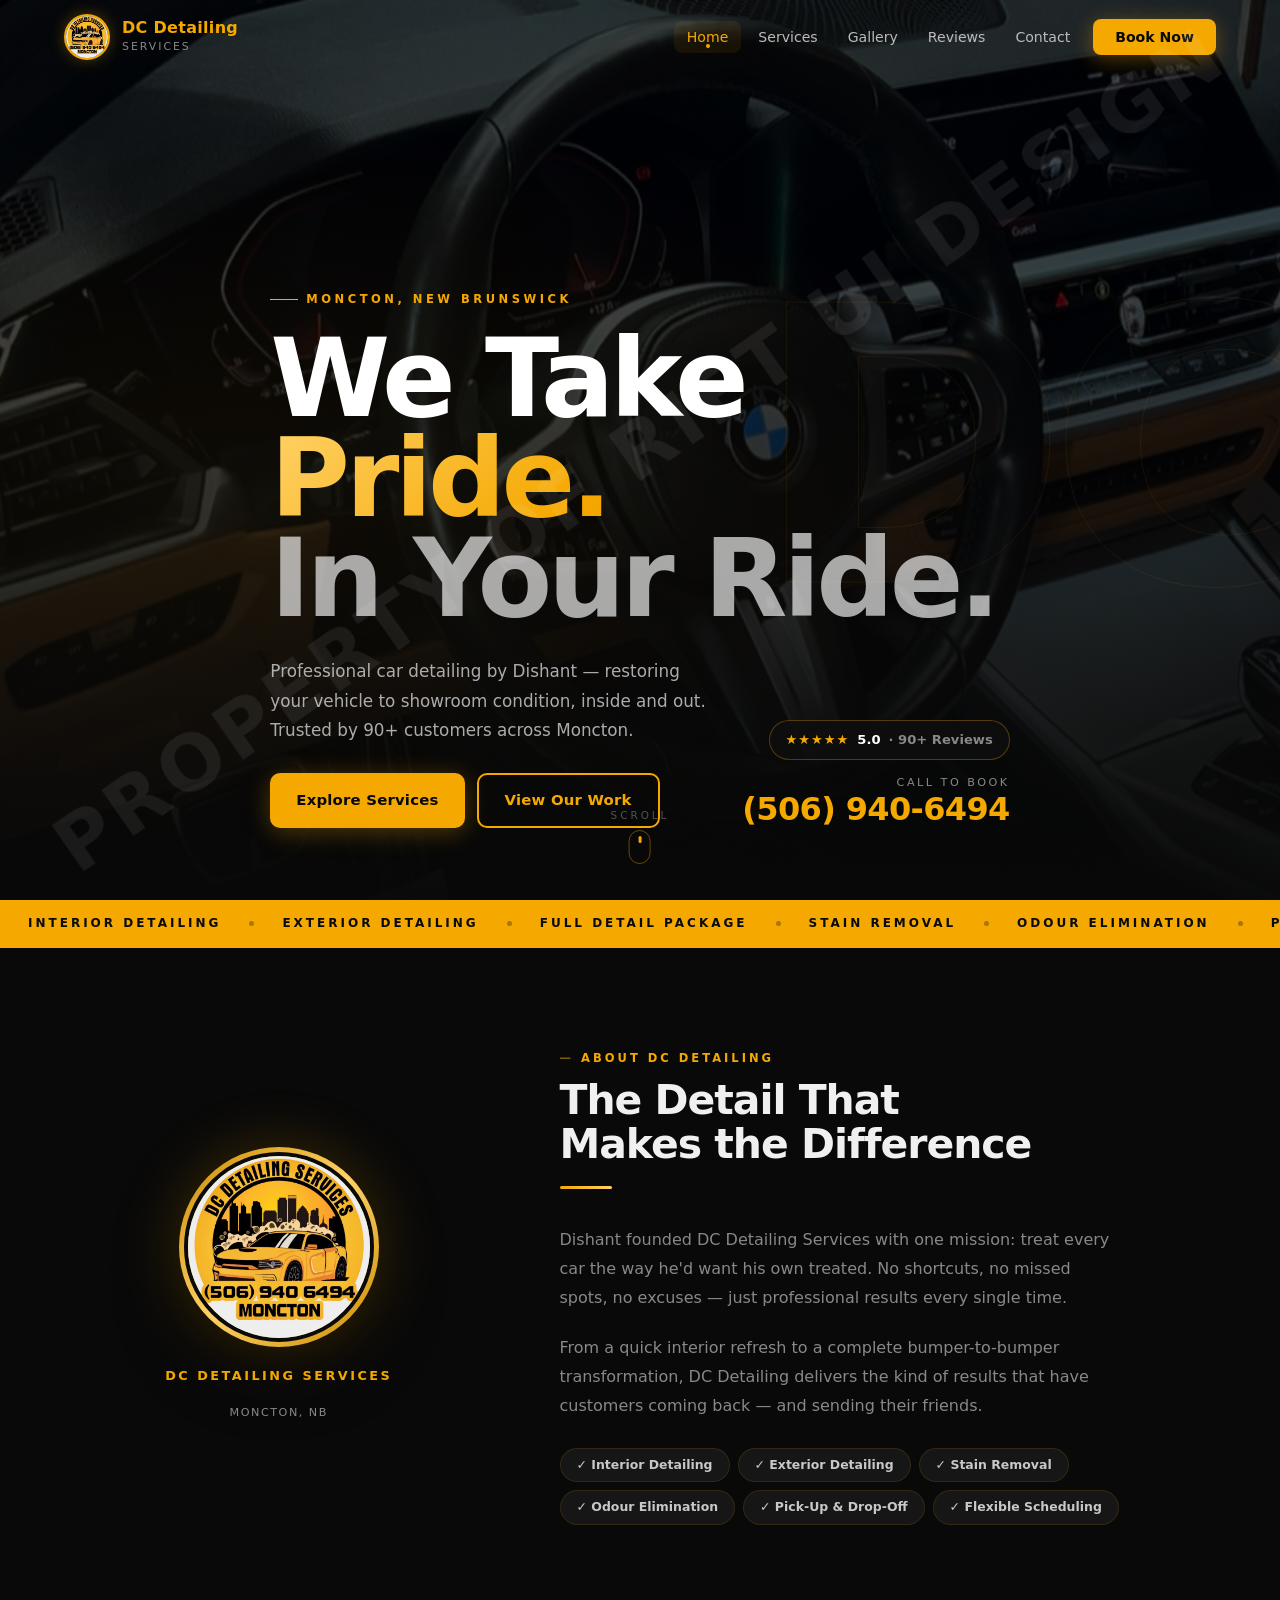
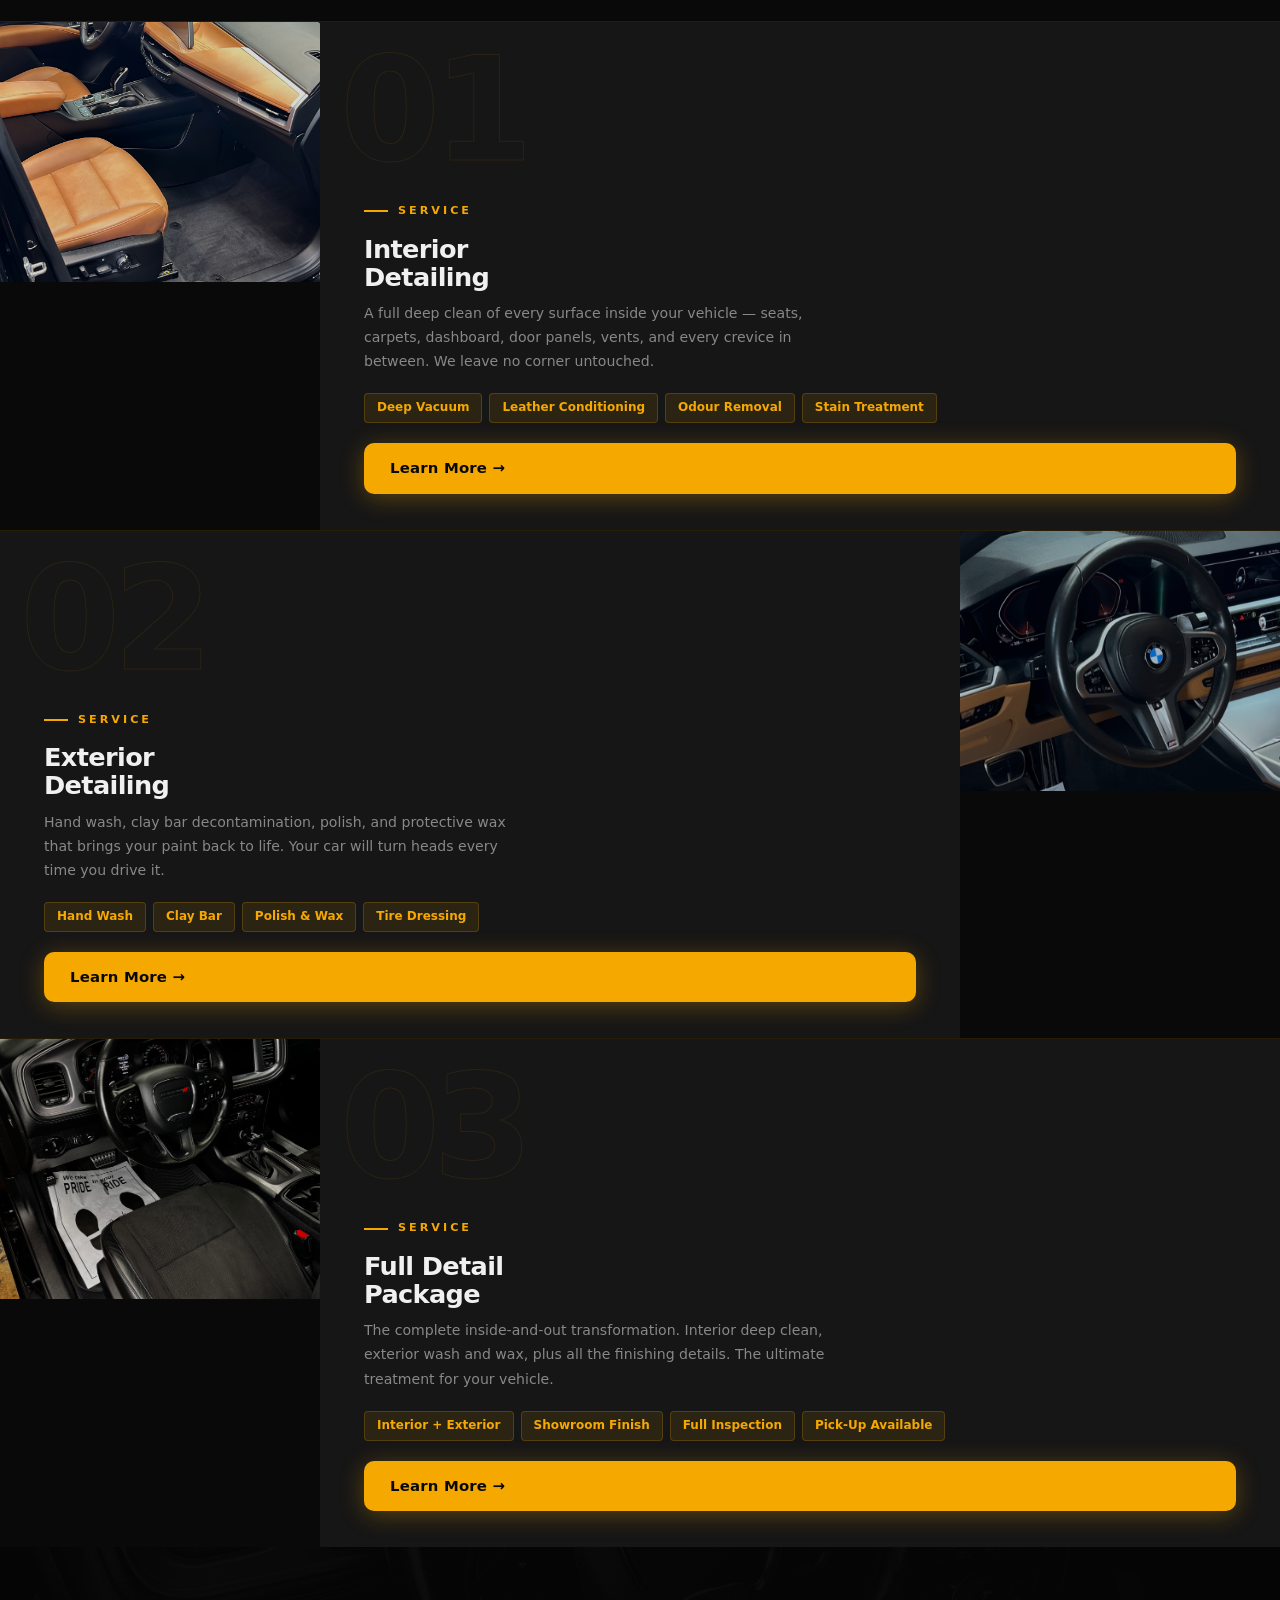
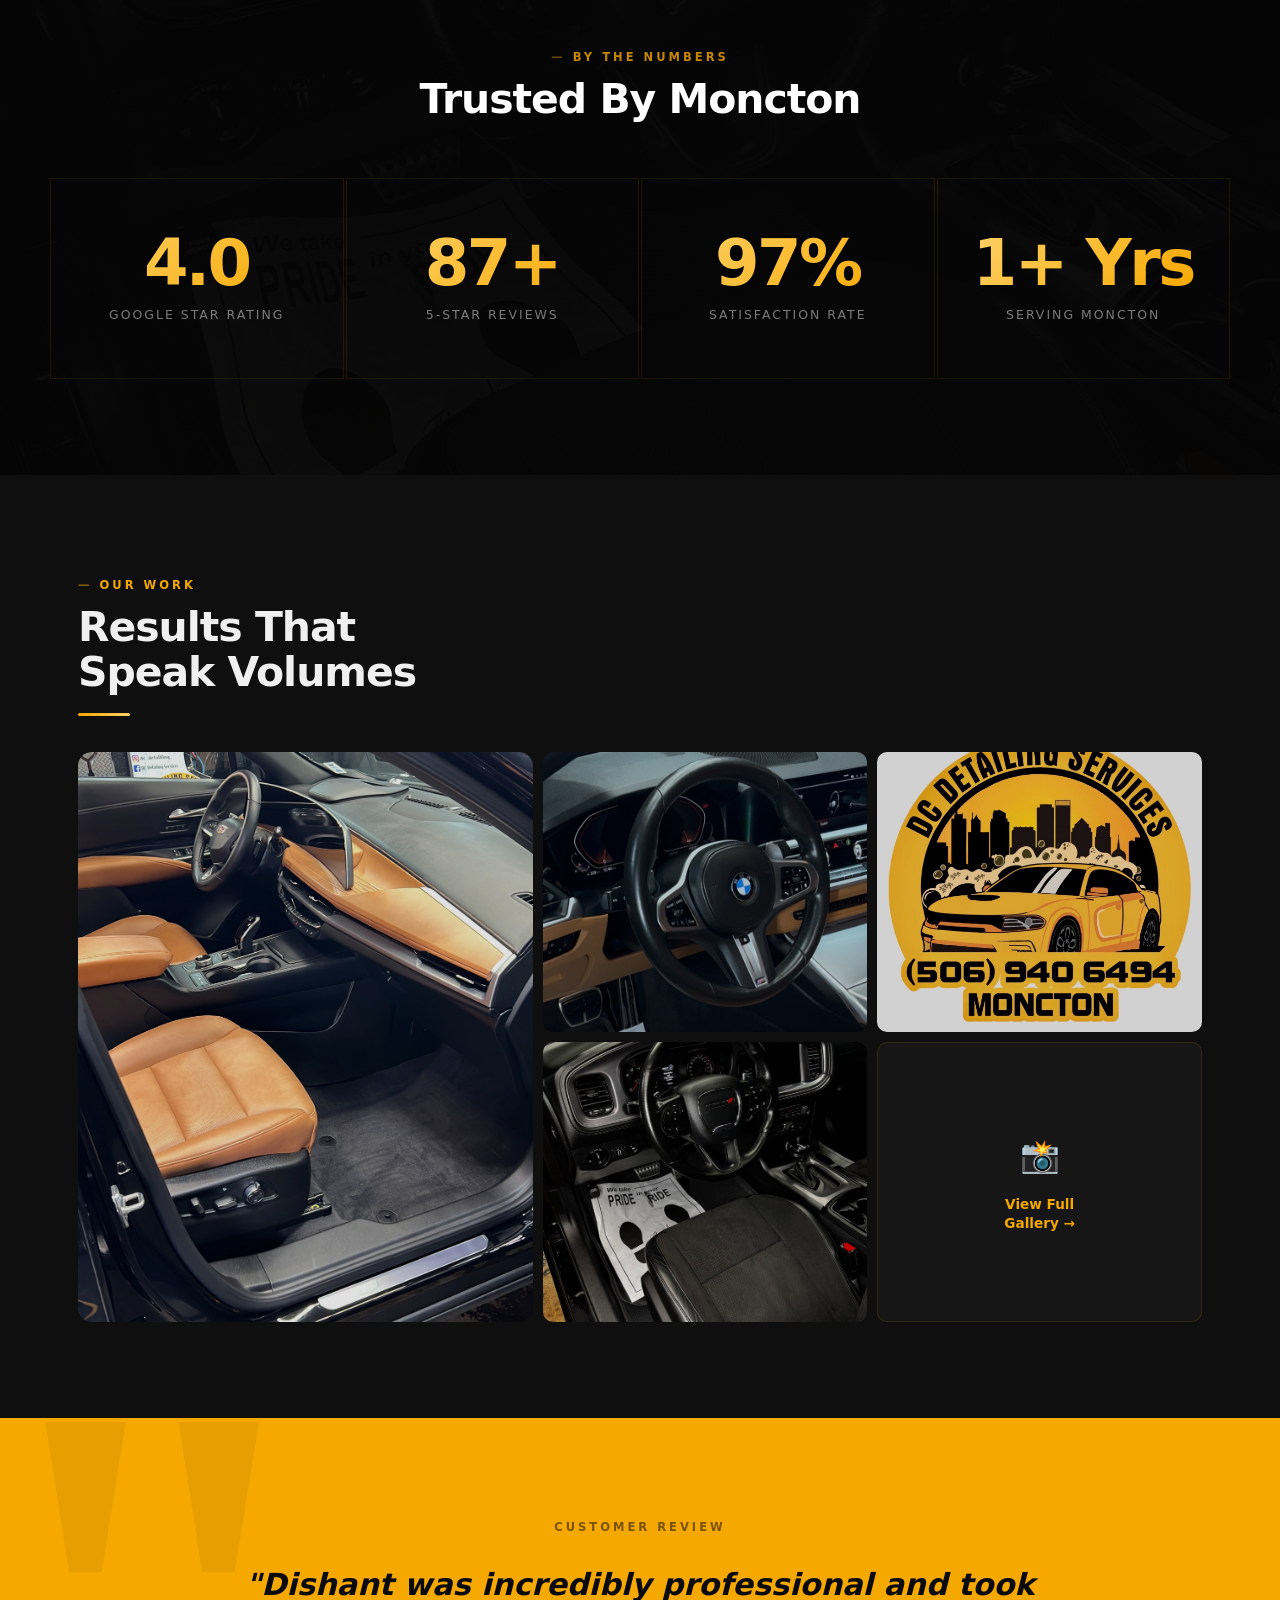
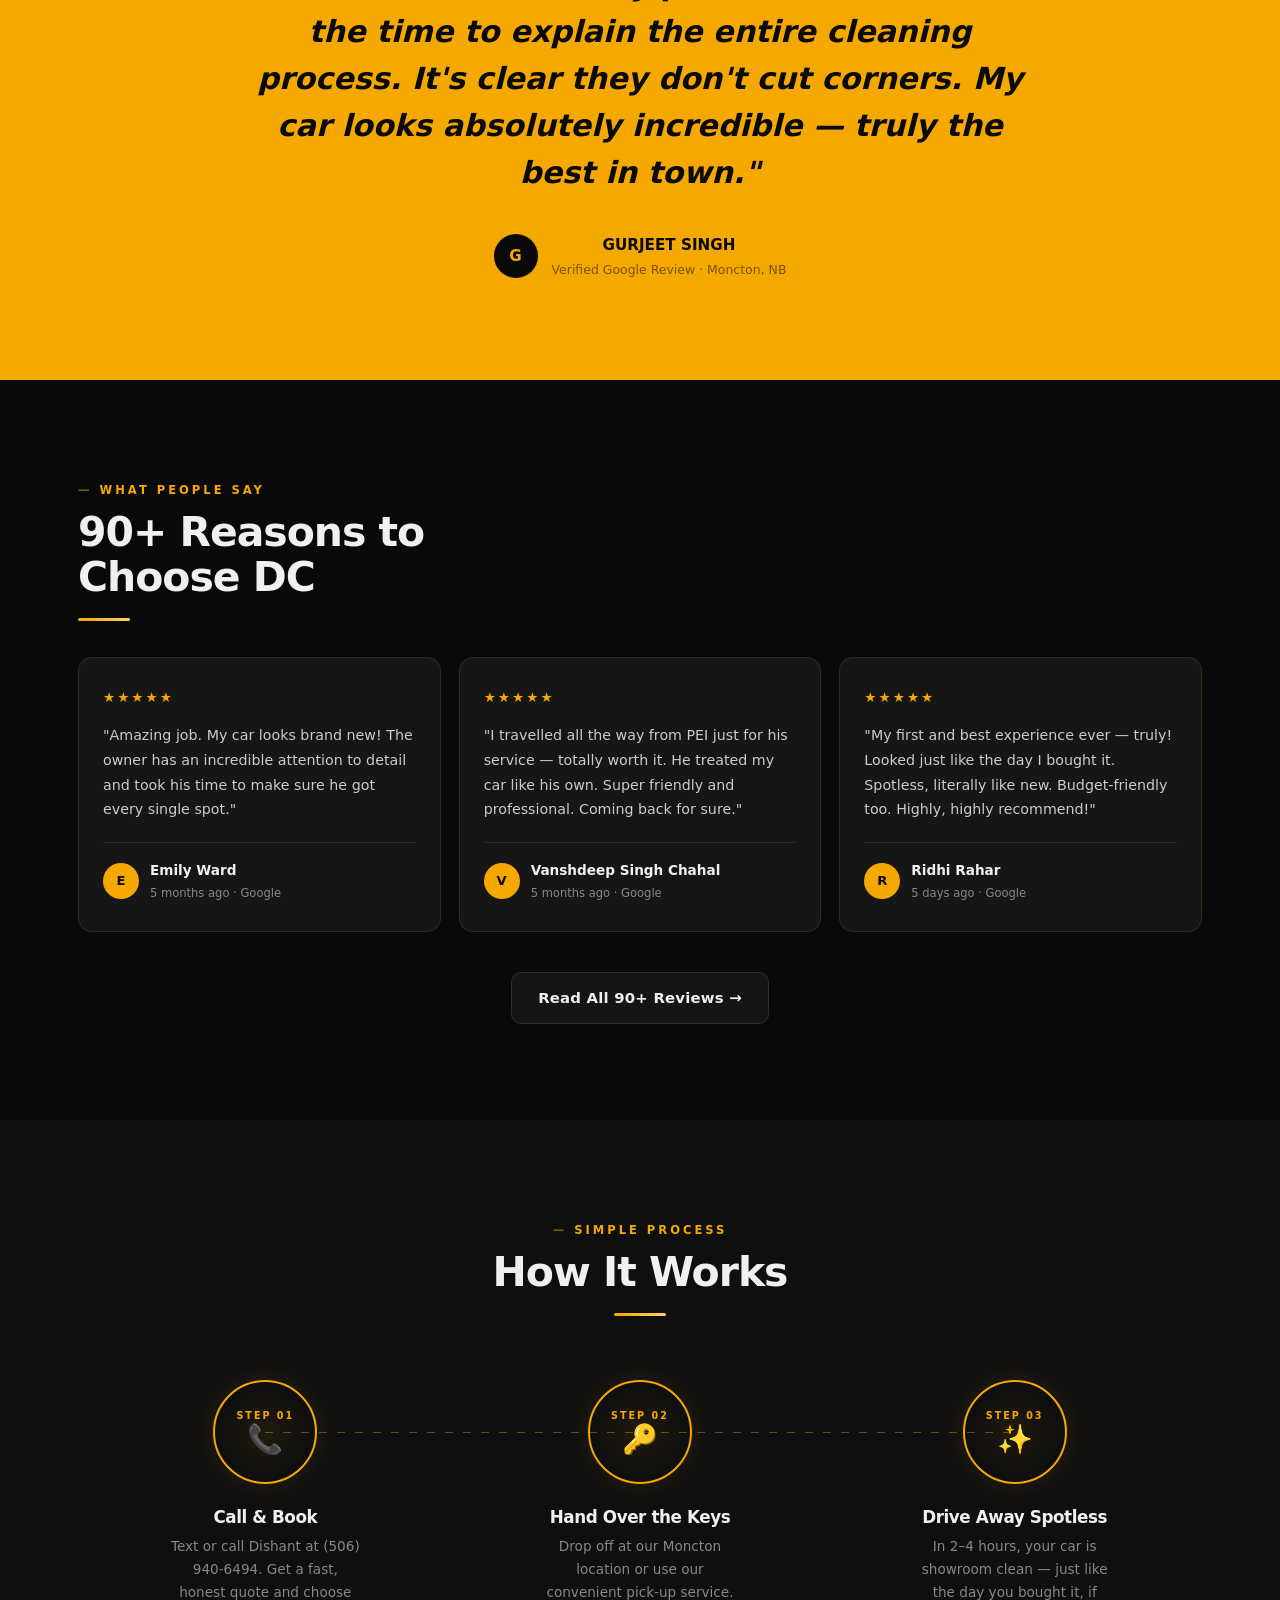
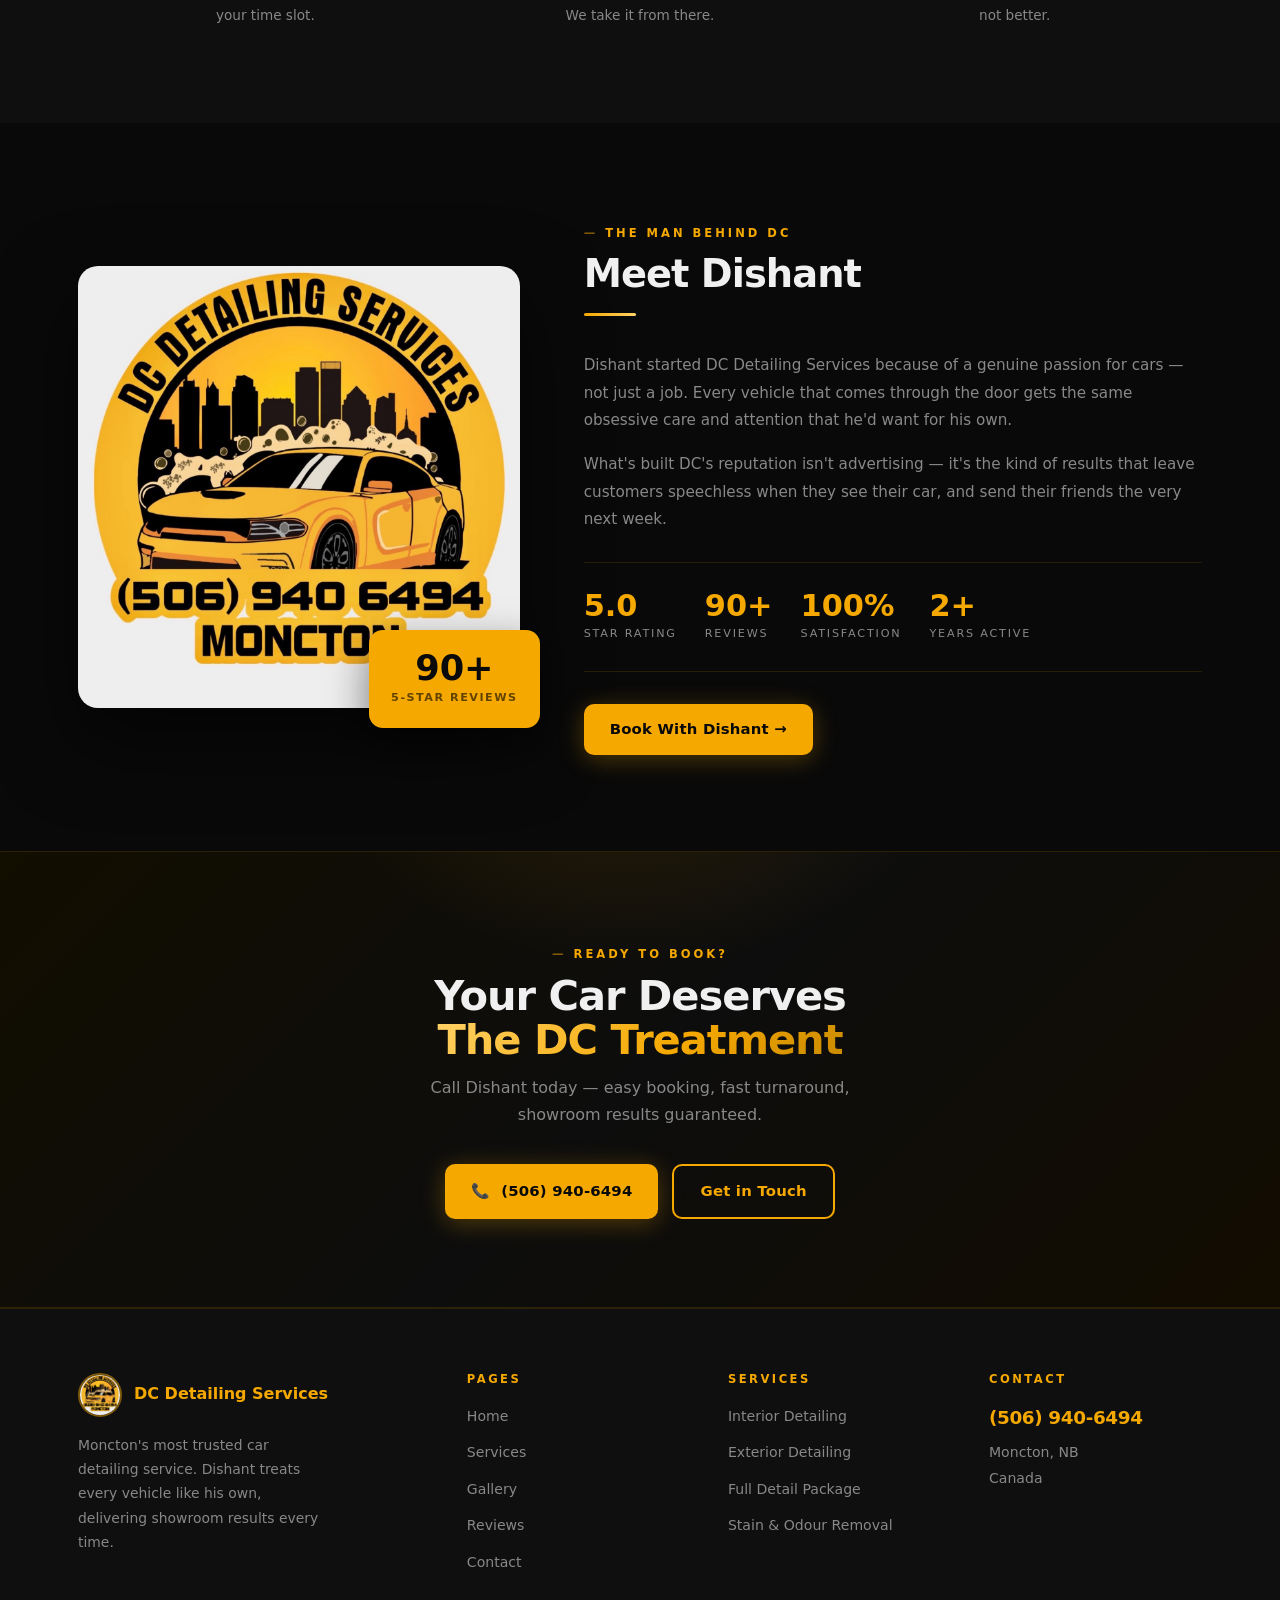
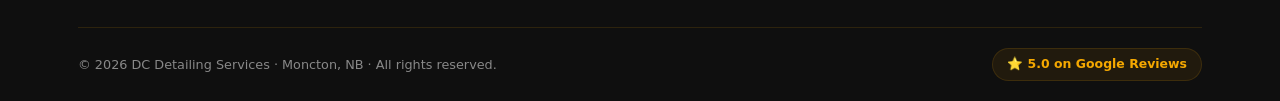
==== index.html @ 29322958 "Initial commit: DC Detailing website with Vercel config Added vercel.json for proper static site rou" ====
<!DOCTYPE html>
<html lang="en">
<head>
  <meta charset="UTF-8" />
  <meta name="viewport" content="width=device-width, initial-scale=1.0" />
  <title>DC Detailing Services – Moncton's #1 Car Detailer</title>
  <link rel="icon" href="photo_0004.jpg" />
  <link rel="apple-touch-icon" href="photo_0004.jpg" />
  <link rel="stylesheet" href="style.css" />
  <link rel="stylesheet" href="https://unpkg.com/aos@2.3.1/dist/aos.css" />
  <style>

    /* ══════════════════════════════════════════
       HERO
    ══════════════════════════════════════════ */
    .hero {
      height: 100vh;
      min-height: 700px;
      position: relative;
      display: flex;
      flex-direction: column;
      justify-content: flex-end;
      overflow: hidden;
    }

    .hero-photo {
      position: absolute; inset: 0;
    }

    .hero-photo img {
      width: 100%; height: 100%;
      object-fit: cover;
      object-position: center 30%;
      filter: brightness(0.28) saturate(1.2);
      transform: scale(1.03);
      transition: transform 8s ease;
    }

    .hero-photo img.loaded { transform: scale(1.0); }

    /* Layered gradients for depth */
    .hero-grad {
      position: absolute; inset: 0;
      background:
        linear-gradient(to top, rgba(8,8,8,0.95) 0%, rgba(8,8,8,0.4) 40%, transparent 70%),
        radial-gradient(ellipse at 20% 60%, rgba(245,168,0,0.08) 0%, transparent 55%);
      z-index: 1;
    }

    /* Big faded "DC" watermark */
    .hero-watermark {
      position: absolute;
      right: -2%;
      top: 50%;
      transform: translateY(-50%);
      font-size: clamp(18rem, 30vw, 32rem);
      font-weight: 900;
      color: transparent;
      -webkit-text-stroke: 1px rgba(245,168,0,0.07);
      line-height: 1;
      z-index: 1;
      pointer-events: none;
      letter-spacing: -0.06em;
      user-select: none;
    }

    .hero-content {
      position: relative;
      z-index: 2;
      padding: 0 0 72px;
    }

    .hero-location {
      display: inline-flex;
      align-items: center;
      gap: 8px;
      font-size: 0.72rem;
      font-weight: 700;
      letter-spacing: 3.5px;
      text-transform: uppercase;
      color: var(--gold);
      margin-bottom: 20px;
      opacity: 0;
      animation: fadeUp 0.7s ease 0.1s forwards;
    }

    .hero-location::before {
      content: '';
      display: block;
      width: 28px; height: 1px;
      background: var(--gold);
    }

    .hero-headline {
      font-size: clamp(3.8rem, 8.5vw, 8.5rem);
      font-weight: 900;
      line-height: 0.92;
      letter-spacing: -0.04em;
      margin-bottom: 28px;
      opacity: 0;
      animation: fadeUp 0.8s ease 0.2s forwards;
    }

    .hero-headline .line1 { display: block; color: #fff; }
    .hero-headline .word-pride {
      display: block;
      background: linear-gradient(135deg, #ffd166 0%, #f5a800 45%, #c98a00 100%);
      -webkit-background-clip: text;
      -webkit-text-fill-color: transparent;
      background-clip: text;
    }
    .hero-headline .line3 { display: block; color: rgba(255,255,255,0.65); }

    .hero-sub-row {
      display: flex;
      align-items: flex-end;
      justify-content: space-between;
      gap: 32px;
      opacity: 0;
      animation: fadeUp 0.8s ease 0.38s forwards;
    }

    .hero-tagline {
      font-size: 1.05rem;
      color: rgba(200,200,200,0.85);
      max-width: 440px;
      line-height: 1.75;
      margin-bottom: 28px;
    }

    .hero-btns { display: flex; gap: 12px; flex-wrap: wrap; }

    .hero-right-block {
      flex-shrink: 0;
      display: flex;
      flex-direction: column;
      align-items: flex-end;
      gap: 14px;
    }

    .hero-phone-big {
      font-size: clamp(1.6rem, 2.5vw, 2.4rem);
      font-weight: 900;
      color: var(--gold);
      text-decoration: none;
      letter-spacing: -0.02em;
      transition: color 0.2s;
      line-height: 1;
    }

    .hero-phone-big:hover { color: var(--gold-light); }

    .hero-phone-label {
      font-size: 0.7rem;
      text-transform: uppercase;
      letter-spacing: 2.5px;
      color: var(--muted);
      text-align: right;
    }

    .hero-rating-pill {
      display: inline-flex;
      align-items: center;
      gap: 8px;
      background: rgba(15,15,15,0.85);
      backdrop-filter: blur(12px);
      border: 1px solid rgba(245,168,0,0.3);
      border-radius: 40px;
      padding: 8px 16px;
      font-size: 0.82rem;
      font-weight: 700;
    }

    .hero-rating-pill .stars { color: var(--gold); letter-spacing: 1px; }
    .hero-rating-pill .score { color: #fff; }
    .hero-rating-pill .count { color: var(--muted); }

    /* Scroll indicator */
    .hero-scroll-cue {
      position: absolute;
      bottom: 36px; left: 50%;
      transform: translateX(-50%);
      z-index: 3;
      display: flex;
      flex-direction: column;
      align-items: center;
      gap: 6px;
      opacity: 0;
      animation: fadeIn 1s ease 1.2s forwards;
    }

    .hero-scroll-cue span {
      font-size: 0.65rem;
      letter-spacing: 3px;
      text-transform: uppercase;
      color: rgba(255,255,255,0.3);
    }

    .scroll-mouse {
      width: 22px; height: 34px;
      border: 1.5px solid rgba(245,168,0,0.4);
      border-radius: 12px;
      display: flex; justify-content: center;
      padding-top: 5px;
    }

    .scroll-mouse::after {
      content: '';
      width: 3px; height: 7px;
      background: var(--gold);
      border-radius: 2px;
      animation: scrollBob 1.8s ease infinite;
    }

    /* ══════════════════════════════════════════
       MARQUEE TICKER
    ══════════════════════════════════════════ */
    .marquee-wrap {
      background: var(--gold);
      overflow: hidden;
      padding: 0;
      border-top: none;
      border-bottom: none;
      position: relative;
      z-index: 1;
    }

    .marquee-track {
      display: flex;
      width: max-content;
      animation: marquee 28s linear infinite;
    }

    .marquee-track:hover { animation-play-state: paused; }

    .marquee-item {
      display: flex;
      align-items: center;
      gap: 0;
      padding: 14px 0;
      white-space: nowrap;
    }

    .marquee-text {
      font-size: 0.75rem;
      font-weight: 800;
      letter-spacing: 3px;
      text-transform: uppercase;
      color: #0a0a0a;
      padding: 0 28px;
    }

    .marquee-dot {
      width: 5px; height: 5px;
      border-radius: 50%;
      background: rgba(0,0,0,0.3);
      flex-shrink: 0;
    }

    /* ══════════════════════════════════════════
       INTRO SPLIT
    ══════════════════════════════════════════ */
    .intro-split {
      display: grid;
      grid-template-columns: 1fr 1.6fr;
      gap: 80px;
      align-items: center;
    }

    .intro-logo-side {
      display: flex;
      flex-direction: column;
      align-items: center;
      gap: 18px;
      text-align: center;
    }

    .intro-logo-ring {
      width: 200px; height: 200px;
      border-radius: 50%;
      padding: 5px;
      background: linear-gradient(135deg, var(--gold-dark), var(--gold-light), var(--gold-dark));
      box-shadow: 0 0 60px rgba(245,168,0,0.22), 0 24px 60px rgba(0,0,0,0.5);
      animation: float 4s ease-in-out infinite;
    }

    .intro-logo-ring img {
      width: 100%; height: 100%;
      border-radius: 50%;
      object-fit: cover;
      border: 4px solid #0a0a0a;
    }

    .intro-logo-name {
      font-size: 0.8rem;
      font-weight: 800;
      letter-spacing: 2.5px;
      text-transform: uppercase;
      color: var(--gold);
    }

    .intro-logo-sub {
      font-size: 0.7rem;
      color: var(--muted);
      letter-spacing: 1.5px;
      text-transform: uppercase;
    }

    .intro-text-side {}

    .intro-text-side h2 {
      font-size: clamp(2rem, 3.2vw, 3rem);
      line-height: 1.08;
      margin-bottom: 20px;
    }

    .intro-text-side p {
      font-size: 1rem;
      color: var(--muted);
      line-height: 1.82;
      margin-bottom: 20px;
      max-width: 560px;
    }

    .intro-chips {
      display: flex;
      flex-wrap: wrap;
      gap: 8px;
      margin-top: 28px;
    }

    .chip {
      background: var(--card);
      border: 1px solid var(--border);
      border-radius: 20px;
      padding: 6px 16px;
      font-size: 0.78rem;
      font-weight: 600;
      color: var(--light);
      transition: all 0.2s;
    }

    .chip:hover { border-color: var(--gold); color: var(--gold); }

    /* ══════════════════════════════════════════
       EDITORIAL SERVICES
    ══════════════════════════════════════════ */
    .svc-row {
      display: grid;
      grid-template-columns: 320px 1fr;
      min-height: 260px;
      border-bottom: 1px solid var(--border);
      position: relative;
      overflow: hidden;
    }

    .svc-row:last-child { border-bottom: none; }

    .svc-row-photo {
      position: relative;
      overflow: hidden;
      height: 260px;
    }

    .svc-row-photo img {
      width: 100%; height: 100%;
      object-fit: cover;
      display: block;
      transition: transform 0.7s ease, filter 0.4s;
      filter: brightness(0.85) saturate(1.1);
    }

    .svc-row:hover .svc-row-photo img {
      transform: scale(1.04);
      filter: brightness(1) saturate(1.2);
    }

    .svc-row-body {
      padding: 36px 44px;
      display: flex;
      flex-direction: column;
      justify-content: center;
      position: relative;
      background: var(--card);
    }

    /* Alternating: odd rows = photo left; even = photo right */
    .svc-row.flip { direction: rtl; }
    .svc-row.flip > * { direction: ltr; }

    .svc-num {
      position: absolute;
      top: -20px; right: 24px;
      font-size: 9rem;
      font-weight: 900;
      color: transparent;
      -webkit-text-stroke: 1px rgba(245,168,0,0.09);
      line-height: 1;
      pointer-events: none;
      letter-spacing: -0.05em;
      z-index: 0;
    }

    .svc-row-body > * { position: relative; z-index: 1; }

    .svc-category {
      font-size: 0.7rem;
      font-weight: 800;
      letter-spacing: 3px;
      text-transform: uppercase;
      color: var(--gold);
      margin-bottom: 14px;
      display: flex;
      align-items: center;
      gap: 10px;
    }

    .svc-category::before {
      content: '';
      display: block;
      width: 24px; height: 2px;
      background: var(--gold);
    }

    .svc-row-body h3 {
      font-size: clamp(1.3rem, 2vw, 1.7rem);
      font-weight: 900;
      line-height: 1.1;
      margin-bottom: 10px;
    }

    .svc-row-body p {
      font-size: 0.88rem;
      color: var(--muted);
      line-height: 1.72;
      max-width: 480px;
      margin-bottom: 20px;
    }

    .svc-tags {
      display: flex;
      flex-wrap: wrap;
      gap: 7px;
      margin-bottom: 20px;
    }

    .svc-tag {
      background: rgba(245,168,0,0.1);
      border: 1px solid rgba(245,168,0,0.2);
      border-radius: 4px;
      padding: 4px 12px;
      font-size: 0.75rem;
      font-weight: 700;
      color: var(--gold);
    }

    /* ══════════════════════════════════════════
       STATS ON PHOTO
    ══════════════════════════════════════════ */
    .stats-photo-section {
      position: relative;
      overflow: hidden;
    }

    .stats-photo-bg {
      position: absolute; inset: 0;
    }

    .stats-photo-bg img {
      width: 100%; height: 100%;
      object-fit: cover;
      filter: brightness(0.1) saturate(0.5);
    }

    .stats-photo-bg::after {
      content: '';
      position: absolute; inset: 0;
      background: rgba(8,8,8,0.7);
    }

    .stats-content {
      position: relative; z-index: 1;
      padding: 96px 0;
    }

    .stats-grid {
      display: grid;
      grid-template-columns: repeat(4, 1fr);
      gap: 2px;
    }

    .stat-block {
      padding: 52px 32px;
      text-align: center;
      border: 1px solid rgba(245,168,0,0.1);
      position: relative;
      overflow: hidden;
      transition: background 0.3s;
    }

    .stat-block:hover { background: rgba(245,168,0,0.04); }

    .stat-block::before {
      content: '';
      position: absolute;
      bottom: 0; left: 0; right: 0;
      height: 2px;
      background: linear-gradient(90deg, transparent, var(--gold), transparent);
      transform: scaleX(0);
      transition: transform 0.4s;
    }

    .stat-block:hover::before { transform: scaleX(1); }

    .stat-big {
      font-size: clamp(3rem, 5vw, 5rem);
      font-weight: 900;
      line-height: 1;
      letter-spacing: -0.04em;
      margin-bottom: 10px;
      background: linear-gradient(135deg, #ffd166, #f5a800);
      -webkit-background-clip: text;
      -webkit-text-fill-color: transparent;
      background-clip: text;
    }

    .stat-desc {
      font-size: 0.78rem;
      text-transform: uppercase;
      letter-spacing: 2px;
      color: rgba(200,200,200,0.6);
    }

    /* ══════════════════════════════════════════
       PHOTO MOSAIC
    ══════════════════════════════════════════ */
    .mosaic {
      display: grid;
      grid-template-columns: 1.4fr 1fr 1fr;
      grid-template-rows: 280px 280px;
      gap: 10px;
    }

    .mosaic-item {
      overflow: hidden;
      border-radius: 10px;
      position: relative;
      cursor: pointer;
    }

    .mosaic-item.tall { grid-row: span 2; border-radius: 14px; }

    .mosaic-item img {
      width: 100%; height: 100%;
      object-fit: cover;
      transition: transform 0.55s ease, filter 0.35s;
      filter: brightness(0.88);
    }

    .mosaic-item:hover img { transform: scale(1.07); filter: brightness(1.05); }

    .mosaic-item::after {
      content: '';
      position: absolute; inset: 0;
      background: linear-gradient(to top, rgba(8,8,8,0.55) 0%, transparent 55%);
      opacity: 0;
      transition: opacity 0.3s;
    }

    .mosaic-item:hover::after { opacity: 1; }

    /* ══════════════════════════════════════════
       GOLD QUOTE SECTION
    ══════════════════════════════════════════ */
    .gold-section {
      background: var(--gold);
      position: relative;
      overflow: hidden;
    }

    .gold-section::before {
      content: '"';
      position: absolute;
      left: -2%;
      top: -20%;
      font-size: 40rem;
      font-weight: 900;
      color: rgba(0,0,0,0.06);
      line-height: 1;
      font-family: Georgia, serif;
      pointer-events: none;
    }

    .gold-inner {
      max-width: 860px;
      margin: 0 auto;
      padding: 100px 28px;
      text-align: center;
      position: relative;
      z-index: 1;
    }

    .gq-label {
      font-size: 0.72rem;
      font-weight: 800;
      letter-spacing: 3px;
      text-transform: uppercase;
      color: rgba(0,0,0,0.5);
      margin-bottom: 24px;
      display: block;
    }

    .gq-text {
      font-size: clamp(1.3rem, 2.5vw, 1.9rem);
      font-weight: 700;
      color: #0a0a0a;
      line-height: 1.55;
      margin-bottom: 36px;
      font-style: italic;
    }

    .gq-author-row {
      display: inline-flex;
      align-items: center;
      gap: 14px;
    }

    .gq-av {
      width: 44px; height: 44px;
      border-radius: 50%;
      background: #0a0a0a;
      display: flex; align-items: center; justify-content: center;
      font-weight: 900; font-size: 0.95rem; color: var(--gold);
    }

    .gq-name { font-size: 0.95rem; font-weight: 800; color: #0a0a0a; }
    .gq-meta { font-size: 0.78rem; color: rgba(0,0,0,0.5); margin-top: 2px; }

    /* ══════════════════════════════════════════
       REVIEWS STRIP
    ══════════════════════════════════════════ */
    .reviews-row {
      display: grid;
      grid-template-columns: repeat(3, 1fr);
      gap: 18px;
    }

    .rev-card {
      background: var(--card);
      border: 1px solid var(--border);
      border-radius: var(--radius);
      padding: 28px 24px;
      transition: all 0.3s;
      display: flex; flex-direction: column;
    }

    .rev-card:hover {
      border-color: rgba(245,168,0,0.32);
      transform: translateY(-5px);
      box-shadow: 0 24px 64px rgba(0,0,0,0.45);
    }

    .rev-stars { color: var(--gold); font-size: 0.85rem; letter-spacing: 2px; margin-bottom: 14px; }
    .rev-text { font-size: 0.89rem; color: #ccc; line-height: 1.75; flex: 1; margin-bottom: 20px; }

    .rev-foot {
      display: flex; align-items: center; gap: 11px;
      border-top: 1px solid var(--border);
      padding-top: 16px;
    }

    .rev-av {
      width: 36px; height: 36px; border-radius: 50%;
      background: var(--gold);
      display: flex; align-items: center; justify-content: center;
      font-weight: 900; font-size: 0.82rem; color: var(--black); flex-shrink: 0;
    }

    .rev-name { font-size: 0.85rem; font-weight: 700; }
    .rev-date { font-size: 0.72rem; color: var(--muted); margin-top: 2px; }

    /* ══════════════════════════════════════════
       MEET DISHANT
    ══════════════════════════════════════════ */
    .meet-grid {
      display: grid;
      grid-template-columns: 1fr 1.4fr;
      gap: 64px;
      align-items: center;
    }

    .meet-visual {
      position: relative;
    }

    .meet-img-wrap {
      border-radius: 20px;
      overflow: hidden;
      position: relative;
      box-shadow: 0 32px 80px rgba(0,0,0,0.6);
    }

    .meet-img-wrap img {
      width: 100%;
      aspect-ratio: 1;
      object-fit: cover;
      display: block;
    }

    .meet-overlay-card {
      position: absolute;
      bottom: -20px; right: -20px;
      background: var(--gold);
      border-radius: 14px;
      padding: 20px 22px;
      text-align: center;
      box-shadow: 0 16px 40px rgba(0,0,0,0.5);
    }

    .meet-overlay-card .big { font-size: 2.2rem; font-weight: 900; color: #0a0a0a; line-height: 1; }
    .meet-overlay-card .lbl { font-size: 0.7rem; font-weight: 700; color: rgba(0,0,0,0.6); text-transform: uppercase; letter-spacing: 1.5px; margin-top: 4px; }

    .meet-text h2 { font-size: clamp(1.9rem, 3vw, 2.8rem); line-height: 1.1; margin-bottom: 16px; }
    .meet-text p { font-size: 0.95rem; color: var(--muted); line-height: 1.82; margin-bottom: 16px; }

    .meet-facts {
      display: flex; gap: 28px; flex-wrap: wrap;
      margin: 28px 0 32px;
      padding: 28px 0;
      border-top: 1px solid var(--border);
      border-bottom: 1px solid var(--border);
    }

    .mf { }
    .mf .n { font-size: 1.9rem; font-weight: 900; color: var(--gold); line-height: 1; }
    .mf .l { font-size: 0.7rem; text-transform: uppercase; letter-spacing: 1.8px; color: var(--muted); margin-top: 3px; }

    /* ══════════════════════════════════════════
       PROCESS
    ══════════════════════════════════════════ */
    .process-row {
      display: grid;
      grid-template-columns: repeat(3, 1fr);
      position: relative;
    }

    .process-row::before {
      content: '';
      position: absolute;
      top: 52px;
      left: calc(100% / 6);
      right: calc(100% / 6);
      height: 1px;
      background: repeating-linear-gradient(
        90deg,
        rgba(245,168,0,0.4) 0px,
        rgba(245,168,0,0.4) 8px,
        transparent 8px,
        transparent 18px
      );
    }

    .proc-step {
      display: flex; flex-direction: column;
      align-items: center; text-align: center;
      padding: 0 28px;
    }

    .proc-circle {
      width: 104px; height: 104px;
      border-radius: 50%;
      border: 2px solid var(--gold);
      background: radial-gradient(circle at center, rgba(245,168,0,0.08) 0%, transparent 70%);
      display: flex; flex-direction: column; align-items: center; justify-content: center;
      margin-bottom: 24px;
      position: relative; z-index: 1;
      box-shadow: 0 0 30px rgba(245,168,0,0.12);
      transition: all 0.3s;
    }

    .proc-step:hover .proc-circle {
      box-shadow: 0 0 50px rgba(245,168,0,0.3);
      transform: scale(1.06);
    }

    .proc-num {
      font-size: 0.6rem; font-weight: 900; letter-spacing: 2px;
      color: var(--gold); text-transform: uppercase; line-height: 1;
      margin-bottom: 4px;
    }

    .proc-icon { font-size: 1.8rem; line-height: 1; }

    .proc-step h3 { font-size: 1.05rem; font-weight: 800; margin-bottom: 8px; }
    .proc-step p { font-size: 0.85rem; color: var(--muted); line-height: 1.7; max-width: 190px; }

    /* ══════════════════════════════════════════
       KEYFRAMES
    ══════════════════════════════════════════ */
    @keyframes fadeUp {
      from { opacity: 0; transform: translateY(24px); }
      to { opacity: 1; transform: translateY(0); }
    }

    @keyframes fadeIn {
      from { opacity: 0; }
      to { opacity: 1; }
    }

    @keyframes scrollBob {
      0%,100% { transform: translateY(0); opacity: 1; }
      80% { transform: translateY(10px); opacity: 0; }
    }

    @keyframes marquee {
      from { transform: translateX(0); }
      to { transform: translateX(-50%); }
    }

    /* ══════════════════════════════════════════
       RESPONSIVE
    ══════════════════════════════════════════ */
    @media (max-width: 1024px) {
      .svc-row-body { padding: 48px 36px; }
      .intro-split { grid-template-columns: 1fr 1.8fr; gap: 48px; }
      .meet-grid { grid-template-columns: 1fr; gap: 48px; }
      .meet-visual { max-width: 400px; margin: 0 auto; }
    }

    @media (max-width: 860px) {
      .svc-row, .svc-row.flip { grid-template-columns: 1fr; direction: ltr; }
      .svc-row-photo { height: 200px; }
      .svc-row-body { padding: 28px 24px; }
      .svc-num { font-size: 6rem; top: -10px; right: 14px; }
      .stats-grid { grid-template-columns: repeat(2, 1fr); }
      .mosaic { grid-template-columns: 1fr 1fr; grid-template-rows: 220px 220px; }
      .mosaic-item.tall { grid-row: span 1; }
      .reviews-row { grid-template-columns: 1fr 1fr; }
      .process-row { grid-template-columns: 1fr; gap: 40px; }
      .process-row::before { display: none; }
      .intro-split { grid-template-columns: 1fr; }
      .intro-logo-side { display: none; }
    }

    @media (max-width: 640px) {
      .hero-sub-row { flex-direction: column; align-items: flex-start; }
      .hero-right-block { align-items: flex-start; }
      .hero-phone-big { font-size: 1.6rem; }
      .stats-grid { grid-template-columns: repeat(2, 1fr); }
      .reviews-row { grid-template-columns: 1fr; }
      .mosaic { grid-template-columns: 1fr; }
      .mosaic-item { height: 220px; }
      .hero-watermark { display: none; }
    }
  </style>
</head>
<body>

<!-- ─── NAV ─── -->
<nav id="navbar">
  <div class="nav-inner">
    <a href="index.html" class="nav-logo">
      <img src="photo_0004.jpg" alt="DC Detailing Services" />
      <div class="nav-logo-text">
        <span class="name">DC Detailing</span>
        <span class="sub">Services</span>
      </div>
    </a>
    <ul class="nav-links">
      <li><a href="index.html">Home</a></li>
      <li><a href="services.html">Services</a></li>
      <li><a href="gallery.html">Gallery</a></li>
      <li><a href="reviews.html">Reviews</a></li>
      <li><a href="contact.html">Contact</a></li>
      <li><a href="contact.html" class="nav-cta">Book Now</a></li>
    </ul>
    <button class="hamburger" id="ham" aria-label="Menu"><span></span><span></span><span></span></button>
  </div>
</nav>
<div class="mobile-nav" id="mob">
  <a href="index.html">Home</a>
  <a href="services.html">Services</a>
  <a href="gallery.html">Gallery</a>
  <a href="reviews.html">Reviews</a>
  <a href="contact.html">Contact</a>
  <a href="contact.html" class="m-cta">Book Now</a>
</div>

<!-- ═══════════════════════════════════
     HERO
═══════════════════════════════════ -->
<section class="hero" id="home">
  <div class="hero-photo">
    <img src="photo_0001.jpg" alt="Car interior by DC Detailing" id="heroImg" />
  </div>
  <div class="hero-grad"></div>
  <div class="hero-watermark">DC</div>

  <div class="container hero-content">
    <div class="hero-location">Moncton, New Brunswick</div>

    <h1 class="hero-headline">
      <span class="line1">We Take</span>
      <span class="word-pride">Pride.</span>
      <span class="line3">In Your Ride.</span>
    </h1>

    <div class="hero-sub-row">
      <div>
        <p class="hero-tagline">Professional car detailing by Dishant — restoring your vehicle to showroom condition, inside and out. Trusted by 90+ customers across Moncton.</p>
        <div class="hero-btns">
          <a href="services.html" class="btn btn-gold">Explore Services</a>
          <a href="gallery.html" class="btn btn-outline">View Our Work</a>
        </div>
      </div>
      <div class="hero-right-block">
        <div class="hero-rating-pill">
          <span class="stars">★★★★★</span>
          <span class="score">5.0</span>
          <span class="count">· 90+ Reviews</span>
        </div>
        <div>
          <div class="hero-phone-label">Call to Book</div>
          <a href="tel:5069406494" class="hero-phone-big">(506) 940-6494</a>
        </div>
      </div>
    </div>
  </div>

  <div class="hero-scroll-cue">
    <span>Scroll</span>
    <div class="scroll-mouse"></div>
  </div>
</section>

<!-- ═══════════════════════════════════
     MARQUEE
═══════════════════════════════════ -->
<div class="marquee-wrap">
  <div class="marquee-track">
    <!-- Repeated twice for seamless loop -->
    <div class="marquee-item"><span class="marquee-text">Interior Detailing</span><span class="marquee-dot"></span></div>
    <div class="marquee-item"><span class="marquee-text">Exterior Detailing</span><span class="marquee-dot"></span></div>
    <div class="marquee-item"><span class="marquee-text">Full Detail Package</span><span class="marquee-dot"></span></div>
    <div class="marquee-item"><span class="marquee-text">Stain Removal</span><span class="marquee-dot"></span></div>
    <div class="marquee-item"><span class="marquee-text">Odour Elimination</span><span class="marquee-dot"></span></div>
    <div class="marquee-item"><span class="marquee-text">Pick-Up &amp; Drop-Off</span><span class="marquee-dot"></span></div>
    <div class="marquee-item"><span class="marquee-text">5.0 ★ Google Rating</span><span class="marquee-dot"></span></div>
    <div class="marquee-item"><span class="marquee-text">Moncton, NB</span><span class="marquee-dot"></span></div>
    <div class="marquee-item"><span class="marquee-text">Interior Detailing</span><span class="marquee-dot"></span></div>
    <div class="marquee-item"><span class="marquee-text">Exterior Detailing</span><span class="marquee-dot"></span></div>
    <div class="marquee-item"><span class="marquee-text">Full Detail Package</span><span class="marquee-dot"></span></div>
    <div class="marquee-item"><span class="marquee-text">Stain Removal</span><span class="marquee-dot"></span></div>
    <div class="marquee-item"><span class="marquee-text">Odour Elimination</span><span class="marquee-dot"></span></div>
    <div class="marquee-item"><span class="marquee-text">Pick-Up &amp; Drop-Off</span><span class="marquee-dot"></span></div>
    <div class="marquee-item"><span class="marquee-text">5.0 ★ Google Rating</span><span class="marquee-dot"></span></div>
    <div class="marquee-item"><span class="marquee-text">Moncton, NB</span><span class="marquee-dot"></span></div>
  </div>
</div>

<!-- ═══════════════════════════════════
     INTRO
═══════════════════════════════════ -->
<section class="section-wrap">
  <div class="container">
    <div class="intro-split">
      <div class="intro-logo-side" data-aos="fade-right">
        <div class="intro-logo-ring">
          <img src="photo_0004.jpg" alt="DC Detailing Services" />
        </div>
        <div class="intro-logo-name">DC Detailing Services</div>
        <div class="intro-logo-sub">Moncton, NB</div>
      </div>
      <div class="intro-text-side" data-aos="fade-left" data-aos-delay="80">
        <div class="section-tag">About DC Detailing</div>
        <h2 class="section-title">The Detail That<br>Makes the Difference</h2>
        <div class="gold-line"></div>
        <p>Dishant founded DC Detailing Services with one mission: treat every car the way he'd want his own treated. No shortcuts, no missed spots, no excuses — just professional results every single time.</p>
        <p>From a quick interior refresh to a complete bumper-to-bumper transformation, DC Detailing delivers the kind of results that have customers coming back — and sending their friends.</p>
        <div class="intro-chips">
          <span class="chip">✓ Interior Detailing</span>
          <span class="chip">✓ Exterior Detailing</span>
          <span class="chip">✓ Stain Removal</span>
          <span class="chip">✓ Odour Elimination</span>
          <span class="chip">✓ Pick-Up & Drop-Off</span>
          <span class="chip">✓ Flexible Scheduling</span>
        </div>
      </div>
    </div>
  </div>
</section>

<!-- ═══════════════════════════════════
     EDITORIAL SERVICES
═══════════════════════════════════ -->
<div style="border-top:1px solid var(--border);">

  <!-- Service 01 -->
  <div class="svc-row" data-aos="fade-up">
    <div class="svc-row-photo">
      <img src="photo_0005.jpg" alt="Interior detailing — Cadillac" />
    </div>
    <div class="svc-row-body">
      <div class="svc-num">01</div>
      <div class="svc-category">Service</div>
      <h3>Interior<br>Detailing</h3>
      <p>A full deep clean of every surface inside your vehicle — seats, carpets, dashboard, door panels, vents, and every crevice in between. We leave no corner untouched.</p>
      <div class="svc-tags">
        <span class="svc-tag">Deep Vacuum</span>
        <span class="svc-tag">Leather Conditioning</span>
        <span class="svc-tag">Odour Removal</span>
        <span class="svc-tag">Stain Treatment</span>
      </div>
      <a href="services.html" class="btn btn-gold">Learn More →</a>
    </div>
  </div>

  <!-- Service 02 (flipped) -->
  <div class="svc-row flip" data-aos="fade-up">
    <div class="svc-row-photo">
      <img src="photo_0001.jpg" alt="Exterior detailing — BMW" />
    </div>
    <div class="svc-row-body">
      <div class="svc-num">02</div>
      <div class="svc-category">Service</div>
      <h3>Exterior<br>Detailing</h3>
      <p>Hand wash, clay bar decontamination, polish, and protective wax that brings your paint back to life. Your car will turn heads every time you drive it.</p>
      <div class="svc-tags">
        <span class="svc-tag">Hand Wash</span>
        <span class="svc-tag">Clay Bar</span>
        <span class="svc-tag">Polish & Wax</span>
        <span class="svc-tag">Tire Dressing</span>
      </div>
      <a href="services.html" class="btn btn-gold">Learn More →</a>
    </div>
  </div>

  <!-- Service 03 -->
  <div class="svc-row" data-aos="fade-up">
    <div class="svc-row-photo">
      <img src="photo_0003.jpg" alt="Full detail — Dodge Charger" />
    </div>
    <div class="svc-row-body">
      <div class="svc-num">03</div>
      <div class="svc-category">Service</div>
      <h3>Full Detail<br>Package</h3>
      <p>The complete inside-and-out transformation. Interior deep clean, exterior wash and wax, plus all the finishing details. The ultimate treatment for your vehicle.</p>
      <div class="svc-tags">
        <span class="svc-tag">Interior + Exterior</span>
        <span class="svc-tag">Showroom Finish</span>
        <span class="svc-tag">Full Inspection</span>
        <span class="svc-tag">Pick-Up Available</span>
      </div>
      <a href="services.html" class="btn btn-gold">Learn More →</a>
    </div>
  </div>

</div>

<!-- ═══════════════════════════════════
     STATS ON PHOTO
═══════════════════════════════════ -->
<div class="stats-photo-section">
  <div class="stats-photo-bg">
    <img src="photo_0003.jpg" alt="" />
  </div>
  <div class="container stats-content">
    <div style="text-align:center; margin-bottom:56px;" data-aos="fade-up">
      <div class="section-tag" style="color:rgba(245,168,0,0.8);">By The Numbers</div>
      <h2 class="section-title" style="color:#fff;">Trusted By Moncton</h2>
    </div>
    <div class="stats-grid">
      <div class="stat-block" data-aos="fade-up" data-aos-delay="0">
        <div class="stat-big" data-target="5" data-suffix=".0">0</div>
        <div class="stat-desc">Google Star Rating</div>
      </div>
      <div class="stat-block" data-aos="fade-up" data-aos-delay="80">
        <div class="stat-big" data-target="90" data-suffix="+">0</div>
        <div class="stat-desc">5-Star Reviews</div>
      </div>
      <div class="stat-block" data-aos="fade-up" data-aos-delay="160">
        <div class="stat-big" data-target="100" data-suffix="%">0</div>
        <div class="stat-desc">Satisfaction Rate</div>
      </div>
      <div class="stat-block" data-aos="fade-up" data-aos-delay="240">
        <div class="stat-big" data-target="2" data-suffix="+ Yrs">0</div>
        <div class="stat-desc">Serving Moncton</div>
      </div>
    </div>
  </div>
</div>

<!-- ═══════════════════════════════════
     PHOTO MOSAIC
═══════════════════════════════════ -->
<section class="section-wrap dark">
  <div class="container">
    <div class="section-tag" data-aos="fade-up">Our Work</div>
    <h2 class="section-title" data-aos="fade-up" data-aos-delay="60">Results That<br>Speak Volumes</h2>
    <div class="gold-line" data-aos="fade-up" data-aos-delay="100"></div>
    <div class="mosaic" data-aos="fade-up" data-aos-delay="140">
      <div class="mosaic-item tall">
        <img src="photo_0005.jpg" alt="Cadillac interior detail" />
      </div>
      <div class="mosaic-item">
        <img src="photo_0001.jpg" alt="BMW interior detail" />
      </div>
      <div class="mosaic-item">
        <img src="photo_0004.jpg" alt="DC Detailing Services logo" />
      </div>
      <div class="mosaic-item">
        <img src="photo_0003.jpg" alt="Dodge Charger interior" />
      </div>
      <div class="mosaic-item" style="background:var(--card); border-radius:10px; display:flex; align-items:center; justify-content:center; flex-direction:column; gap:12px; text-decoration:none; border:1px solid var(--border); transition: all 0.3s;" onmouseover="this.style.borderColor='rgba(245,168,0,0.4)'" onmouseout="this.style.borderColor='rgba(245,168,0,0.13)'">
        <span style="font-size:2rem;">📸</span>
        <a href="gallery.html" style="font-size:0.85rem; font-weight:700; color:var(--gold); text-decoration:none; text-align:center; line-height:1.4;">View Full<br>Gallery →</a>
      </div>
    </div>
  </div>
</section>

<!-- ═══════════════════════════════════
     GOLD QUOTE
═══════════════════════════════════ -->
<section class="gold-section">
  <div class="gold-inner" data-aos="fade-up">
    <span class="gq-label">Customer Review</span>
    <p class="gq-text">"Dishant was incredibly professional and took the time to explain the entire cleaning process. It's clear they don't cut corners. My car looks absolutely incredible — truly the best in town."</p>
    <div class="gq-author-row">
      <div class="gq-av">G</div>
      <div>
        <div class="gq-name">GURJEET SINGH</div>
        <div class="gq-meta">Verified Google Review · Moncton, NB</div>
      </div>
    </div>
  </div>
</section>

<!-- ═══════════════════════════════════
     REVIEWS
═══════════════════════════════════ -->
<section class="section-wrap">
  <div class="container">
    <div class="section-tag" data-aos="fade-up">What People Say</div>
    <h2 class="section-title" data-aos="fade-up" data-aos-delay="60">90+ Reasons to<br>Choose DC</h2>
    <div class="gold-line" data-aos="fade-up" data-aos-delay="100"></div>
    <div class="reviews-row">
      <div class="rev-card" data-aos="fade-up" data-aos-delay="0">
        <div class="rev-stars">★★★★★</div>
        <p class="rev-text">"Amazing job. My car looks brand new! The owner has an incredible attention to detail and took his time to make sure he got every single spot."</p>
        <div class="rev-foot"><div class="rev-av">E</div><div><div class="rev-name">Emily Ward</div><div class="rev-date">5 months ago · Google</div></div></div>
      </div>
      <div class="rev-card" data-aos="fade-up" data-aos-delay="100">
        <div class="rev-stars">★★★★★</div>
        <p class="rev-text">"I travelled all the way from PEI just for his service — totally worth it. He treated my car like his own. Super friendly and professional. Coming back for sure."</p>
        <div class="rev-foot"><div class="rev-av">V</div><div><div class="rev-name">Vanshdeep Singh Chahal</div><div class="rev-date">5 months ago · Google</div></div></div>
      </div>
      <div class="rev-card" data-aos="fade-up" data-aos-delay="200">
        <div class="rev-stars">★★★★★</div>
        <p class="rev-text">"My first and best experience ever — truly! Looked just like the day I bought it. Spotless, literally like new. Budget-friendly too. Highly, highly recommend!"</p>
        <div class="rev-foot"><div class="rev-av">R</div><div><div class="rev-name">Ridhi Rahar</div><div class="rev-date">5 days ago · Google</div></div></div>
      </div>
    </div>
    <div style="text-align:center; margin-top:40px;" data-aos="fade-up">
      <a href="reviews.html" class="btn btn-ghost">Read All 90+ Reviews →</a>
    </div>
  </div>
</section>

<!-- ═══════════════════════════════════
     PROCESS
═══════════════════════════════════ -->
<section class="section-wrap dark">
  <div class="container">
    <div style="text-align:center; margin-bottom:64px;" data-aos="fade-up">
      <div class="section-tag">Simple Process</div>
      <h2 class="section-title">How It Works</h2>
      <div class="gold-line" style="margin: 18px auto 0;"></div>
    </div>
    <div class="process-row">
      <div class="proc-step" data-aos="fade-up" data-aos-delay="0">
        <div class="proc-circle">
          <div class="proc-num">Step 01</div>
          <div class="proc-icon">📞</div>
        </div>
        <h3>Call & Book</h3>
        <p>Text or call Dishant at (506) 940-6494. Get a fast, honest quote and choose your time slot.</p>
      </div>
      <div class="proc-step" data-aos="fade-up" data-aos-delay="120">
        <div class="proc-circle">
          <div class="proc-num">Step 02</div>
          <div class="proc-icon">🔑</div>
        </div>
        <h3>Hand Over the Keys</h3>
        <p>Drop off at our Moncton location or use our convenient pick-up service. We take it from there.</p>
      </div>
      <div class="proc-step" data-aos="fade-up" data-aos-delay="240">
        <div class="proc-circle">
          <div class="proc-num">Step 03</div>
          <div class="proc-icon">✨</div>
        </div>
        <h3>Drive Away Spotless</h3>
        <p>In 2–4 hours, your car is showroom clean — just like the day you bought it, if not better.</p>
      </div>
    </div>
  </div>
</section>

<!-- ═══════════════════════════════════
     MEET DISHANT
═══════════════════════════════════ -->
<section class="section-wrap">
  <div class="container">
    <div class="meet-grid">
      <div class="meet-visual" data-aos="fade-right">
        <div class="meet-img-wrap">
          <img src="photo_0004.jpg" alt="DC Detailing Services — Dishant" />
        </div>
        <div class="meet-overlay-card">
          <div class="big">90+</div>
          <div class="lbl">5-Star Reviews</div>
        </div>
      </div>
      <div class="meet-text" data-aos="fade-left" data-aos-delay="80">
        <div class="section-tag">The Man Behind DC</div>
        <h2>Meet Dishant</h2>
        <div class="gold-line"></div>
        <p>Dishant started DC Detailing Services because of a genuine passion for cars — not just a job. Every vehicle that comes through the door gets the same obsessive care and attention that he'd want for his own.</p>
        <p>What's built DC's reputation isn't advertising — it's the kind of results that leave customers speechless when they see their car, and send their friends the very next week.</p>
        <div class="meet-facts">
          <div class="mf"><div class="n">5.0</div><div class="l">Star Rating</div></div>
          <div class="mf"><div class="n">90+</div><div class="l">Reviews</div></div>
          <div class="mf"><div class="n">100%</div><div class="l">Satisfaction</div></div>
          <div class="mf"><div class="n">2+</div><div class="l">Years Active</div></div>
        </div>
        <a href="contact.html" class="btn btn-gold">Book With Dishant →</a>
      </div>
    </div>
  </div>
</section>

<!-- ═══════════════════════════════════
     CTA
═══════════════════════════════════ -->
<div class="cta-banner">
  <div class="container">
    <div class="section-tag" data-aos="fade-up">Ready to Book?</div>
    <h2 data-aos="fade-up" data-aos-delay="60">Your Car Deserves<br><span class="gradient-text">The DC Treatment</span></h2>
    <p data-aos="fade-up" data-aos-delay="120">Call Dishant today — easy booking, fast turnaround, showroom results guaranteed.</p>
    <div class="cta-btns" data-aos="fade-up" data-aos-delay="180">
      <a href="tel:5069406494" class="btn btn-gold">📞 &nbsp;(506) 940-6494</a>
      <a href="contact.html" class="btn btn-outline">Get in Touch</a>
    </div>
  </div>
</div>

<!-- ─── FOOTER ─── -->
<footer>
  <div class="container">
    <div class="footer-grid">
      <div class="footer-brand">
        <a href="index.html" class="logo"><img src="photo_0004.jpg" alt="DC Detailing" /><span>DC Detailing Services</span></a>
        <p>Moncton's most trusted car detailing service. Dishant treats every vehicle like his own, delivering showroom results every time.</p>
      </div>
      <div class="footer-col"><h4>Pages</h4><ul><li><a href="index.html">Home</a></li><li><a href="services.html">Services</a></li><li><a href="gallery.html">Gallery</a></li><li><a href="reviews.html">Reviews</a></li><li><a href="contact.html">Contact</a></li></ul></div>
      <div class="footer-col"><h4>Services</h4><ul><li><a href="services.html">Interior Detailing</a></li><li><a href="services.html">Exterior Detailing</a></li><li><a href="services.html">Full Detail Package</a></li><li><a href="services.html">Stain & Odour Removal</a></li></ul></div>
      <div class="footer-col"><h4>Contact</h4><a href="tel:5069406494" class="big-phone">(506) 940-6494</a><p>Moncton, NB<br>Canada</p></div>
    </div>
    <div class="footer-bottom">
      <p>© 2026 DC Detailing Services · Moncton, NB · All rights reserved.</p>
      <div class="footer-badge">⭐ 5.0 on Google Reviews</div>
    </div>
  </div>
</footer>

<script src="https://unpkg.com/aos@2.3.1/dist/aos.js"></script>
<script>
  AOS.init({ once: true, duration: 700, easing: 'ease-out', offset: 50 });

  // Nav scroll
  const nav = document.getElementById('navbar');
  const update = () => nav.classList.toggle('scrolled', scrollY > 20);
  window.addEventListener('scroll', update); update();

  // Hamburger
  const ham = document.getElementById('ham'), mob = document.getElementById('mob');
  ham.addEventListener('click', () => { ham.classList.toggle('open'); mob.classList.toggle('open'); });

  // Active nav
  const page = location.pathname.split('/').pop() || 'index.html';
  document.querySelectorAll('.nav-links a, .mobile-nav a').forEach(a => {
    if (a.getAttribute('href') === page) a.classList.add('active');
  });

  // Hero photo Ken Burns
  const heroImg = document.getElementById('heroImg');
  if (heroImg) heroImg.addEventListener('load', () => heroImg.classList.add('loaded'));
  if (heroImg && heroImg.complete) heroImg.classList.add('loaded');

  // Count-up (eased)
  const cObs = new IntersectionObserver((entries) => {
    entries.forEach(e => {
      if (!e.isIntersecting) return;
      const el = e.target;
      const target = parseFloat(el.dataset.target);
      const suffix = el.dataset.suffix || '';
      const isFloat = !Number.isInteger(target);
      let start = null;
      const tick = ts => {
        if (!start) start = ts;
        const p = Math.min((ts - start) / 1400, 1);
        const ep = 1 - Math.pow(1 - p, 3);
        el.textContent = (isFloat ? (target * ep).toFixed(1) : Math.floor(target * ep)) + suffix;
        if (p < 1) requestAnimationFrame(tick);
      };
      requestAnimationFrame(tick);
      cObs.unobserve(el);
    });
  }, { threshold: 0.4 });

  document.querySelectorAll('.stat-big[data-target]').forEach(el => cObs.observe(el));
</script>
</body>
</html>
---- style.css ----
/* ================================================
   DC DETAILING SERVICES — SHARED STYLESHEET
   ================================================ */

/* ── WATERMARK ── */
body::after {
  content: 'property of rift ui design';
  position: fixed;
  top: 50%;
  left: 50%;
  transform: translate(-50%, -50%) rotate(-35deg);
  font-size: clamp(2.8rem, 6vw, 5.5rem);
  font-weight: 900;
  text-transform: uppercase;
  letter-spacing: 0.06em;
  color: rgba(255, 255, 255, 0.07);
  white-space: nowrap;
  pointer-events: none;
  z-index: 99999;
  user-select: none;
}

:root {
  --gold: #f5a800;
  --gold-light: #ffd166;
  --gold-dark: #c98a00;
  --black: #090909;
  --dark: #0f0f0f;
  --card: #161616;
  --card2: #1d1d1d;
  --border: rgba(245,168,0,0.13);
  --border-h: rgba(245,168,0,0.48);
  --text: #f0f0f0;
  --muted: #888;
  --light: #c8c8c8;
  --radius: 14px;
  --glow: 0 0 40px rgba(245,168,0,0.18);
  --glow-lg: 0 0 80px rgba(245,168,0,0.28);
}

*, *::before, *::after { margin: 0; padding: 0; box-sizing: border-box; }
html { scroll-behavior: smooth; font-size: 16px; }

::-webkit-scrollbar { width: 5px; }
::-webkit-scrollbar-track { background: var(--black); }
::-webkit-scrollbar-thumb { background: var(--gold-dark); border-radius: 3px; }

body {
  font-family: 'Segoe UI', system-ui, -apple-system, sans-serif;
  background: var(--black);
  color: var(--text);
  line-height: 1.65;
  overflow-x: hidden;
}

body::before {
  content: '';
  position: fixed; inset: 0;
  background-image:
    linear-gradient(rgba(245,168,0,0.022) 1px, transparent 1px),
    linear-gradient(90deg, rgba(245,168,0,0.022) 1px, transparent 1px);
  background-size: 64px 64px;
  pointer-events: none;
  z-index: 0;
}

/* ── CONTAINER ── */
.container { max-width: 1180px; margin: 0 auto; padding: 0 28px; }

/* ── TYPOGRAPHY ── */
h1,h2,h3,h4 { font-weight: 900; line-height: 1.08; letter-spacing: -0.025em; }

.gradient-text {
  background: linear-gradient(135deg, var(--gold-light) 0%, var(--gold) 60%, var(--gold-dark) 100%);
  -webkit-background-clip: text;
  -webkit-text-fill-color: transparent;
  background-clip: text;
}

/* ── NAV ── */
nav {
  position: fixed; top: 0; left: 0; right: 0;
  z-index: 1000;
  padding: 0 5%;
  transition: all 0.35s;
}

nav.scrolled {
  background: rgba(9,9,9,0.95);
  backdrop-filter: blur(24px);
  -webkit-backdrop-filter: blur(24px);
  border-bottom: 1px solid var(--border);
}

.nav-inner {
  display: flex;
  align-items: center;
  justify-content: space-between;
  height: 74px;
}

.nav-logo {
  display: flex;
  align-items: center;
  gap: 12px;
  text-decoration: none;
  flex-shrink: 0;
}

.nav-logo img {
  height: 46px; width: 46px;
  border-radius: 50%;
  border: 2px solid var(--gold);
  object-fit: cover;
  box-shadow: 0 0 16px rgba(245,168,0,0.3);
}

.nav-logo-text .name {
  display: block;
  font-size: 1rem;
  font-weight: 800;
  color: var(--gold);
  letter-spacing: 0.3px;
  line-height: 1.2;
}

.nav-logo-text .sub {
  display: block;
  font-size: 0.68rem;
  color: var(--muted);
  letter-spacing: 2px;
  text-transform: uppercase;
}

.nav-links {
  display: flex;
  align-items: center;
  gap: 4px;
  list-style: none;
}

.nav-links a {
  color: #bbb;
  text-decoration: none;
  font-size: 0.88rem;
  font-weight: 500;
  padding: 8px 13px;
  border-radius: 8px;
  transition: all 0.2s;
  position: relative;
}

.nav-links a:hover, .nav-links a.active {
  color: var(--gold);
  background: rgba(245,168,0,0.08);
}

.nav-links a.active::after {
  content: '';
  position: absolute;
  bottom: 5px; left: 50%;
  transform: translateX(-50%);
  width: 4px; height: 4px;
  background: var(--gold);
  border-radius: 50%;
}

.nav-cta {
  background: var(--gold) !important;
  color: var(--black) !important;
  font-weight: 800 !important;
  padding: 10px 22px !important;
  border-radius: 8px !important;
  margin-left: 6px;
  box-shadow: 0 4px 20px rgba(245,168,0,0.35);
  transition: all 0.2s !important;
}

.nav-cta:hover {
  background: var(--gold-light) !important;
  transform: translateY(-2px) !important;
  box-shadow: 0 6px 28px rgba(245,168,0,0.5) !important;
}

.nav-cta.active::after { display: none !important; }

/* Hamburger */
.hamburger {
  display: none;
  flex-direction: column;
  gap: 5px;
  background: none;
  border: none;
  cursor: pointer;
  padding: 8px;
  border-radius: 8px;
  transition: background 0.2s;
}

.hamburger:hover { background: rgba(245,168,0,0.1); }

.hamburger span {
  display: block; width: 22px; height: 2px;
  background: var(--text); border-radius: 2px;
  transition: all 0.3s;
}

.hamburger.open span:nth-child(1) { transform: translateY(7px) rotate(45deg); }
.hamburger.open span:nth-child(2) { opacity: 0; transform: scaleX(0); }
.hamburger.open span:nth-child(3) { transform: translateY(-7px) rotate(-45deg); }

.mobile-nav {
  display: none;
  position: fixed; top: 74px; left: 0; right: 0;
  background: rgba(9,9,9,0.98);
  backdrop-filter: blur(20px);
  border-bottom: 1px solid var(--border);
  padding: 16px 20px 24px;
  z-index: 999;
  flex-direction: column;
  gap: 2px;
}

.mobile-nav.open { display: flex; }

.mobile-nav a {
  color: var(--text);
  text-decoration: none;
  font-size: 1rem;
  font-weight: 600;
  padding: 12px 16px;
  border-radius: 10px;
  transition: all 0.2s;
}

.mobile-nav a:hover { background: rgba(245,168,0,0.1); color: var(--gold); }
.mobile-nav a.active { color: var(--gold); background: rgba(245,168,0,0.08); }

.mobile-nav .m-cta {
  background: var(--gold);
  color: var(--black);
  text-align: center;
  margin-top: 10px;
  font-weight: 800;
  border-radius: 10px;
}

/* ── PAGE HERO (inner pages) ── */
.page-hero {
  padding: 150px 0 80px;
  text-align: center;
  position: relative;
  overflow: hidden;
}

.page-hero::before {
  content: '';
  position: absolute; inset: 0;
  background: radial-gradient(ellipse at 50% 120%, rgba(245,168,0,0.14) 0%, transparent 65%);
  pointer-events: none;
}

.page-hero::after {
  content: '';
  position: absolute;
  bottom: 0; left: 0; right: 0;
  height: 1px;
  background: linear-gradient(90deg, transparent, var(--border-h), transparent);
}

.page-hero h1 {
  font-size: clamp(2.2rem, 4.5vw, 3.6rem);
  margin-bottom: 14px;
}

.page-hero p {
  color: var(--muted);
  font-size: 1.05rem;
  max-width: 500px;
  margin: 0 auto;
  line-height: 1.7;
}

.breadcrumb {
  display: inline-flex;
  align-items: center;
  gap: 8px;
  font-size: 0.75rem;
  color: var(--muted);
  margin-bottom: 18px;
  text-transform: uppercase;
  letter-spacing: 2px;
}

.breadcrumb a { color: var(--gold); text-decoration: none; }
.breadcrumb .sep { opacity: 0.4; }

/* ── SECTION STYLES ── */
section { position: relative; z-index: 1; }
.section-wrap { padding: 96px 0; }
.section-wrap.dark { background: var(--dark); }

.section-tag {
  display: inline-block;
  font-size: 0.72rem;
  font-weight: 800;
  letter-spacing: 3px;
  text-transform: uppercase;
  color: var(--gold);
  margin-bottom: 10px;
}

.section-tag::before { content: '— '; opacity: 0.5; }

.section-title {
  font-size: clamp(1.8rem, 3.2vw, 2.7rem);
  line-height: 1.1;
  margin-bottom: 14px;
}

.section-sub {
  font-size: 0.98rem;
  color: var(--muted);
  max-width: 500px;
  line-height: 1.75;
  margin-bottom: 52px;
}

/* ── BUTTONS ── */
.btn {
  display: inline-flex;
  align-items: center;
  gap: 8px;
  padding: 13px 26px;
  border-radius: 10px;
  font-size: 0.93rem;
  font-weight: 700;
  text-decoration: none;
  cursor: pointer;
  border: none;
  transition: all 0.22s;
  position: relative;
  overflow: hidden;
  letter-spacing: 0.2px;
}

.btn::after {
  content: '';
  position: absolute; inset: 0;
  background: linear-gradient(90deg, transparent, rgba(255,255,255,0.12), transparent);
  transform: translateX(-100%);
  transition: transform 0.55s;
}

.btn:hover::after { transform: translateX(100%); }

.btn-gold {
  background: var(--gold);
  color: var(--black);
  box-shadow: 0 4px 24px rgba(245,168,0,0.3);
}

.btn-gold:hover {
  background: var(--gold-light);
  transform: translateY(-2px);
  box-shadow: 0 8px 32px rgba(245,168,0,0.5);
  color: var(--black);
}

.btn-outline {
  background: transparent;
  color: var(--gold);
  border: 2px solid var(--gold);
}

.btn-outline:hover {
  background: var(--gold);
  color: var(--black);
  transform: translateY(-2px);
}

.btn-ghost {
  background: rgba(255,255,255,0.05);
  color: var(--text);
  border: 1px solid rgba(255,255,255,0.1);
}

.btn-ghost:hover {
  border-color: var(--gold);
  color: var(--gold);
  transform: translateY(-2px);
  background: rgba(245,168,0,0.07);
}

/* ── CARDS ── */
.card {
  background: var(--card);
  border: 1px solid var(--border);
  border-radius: var(--radius);
  transition: all 0.3s;
}

.card:hover {
  border-color: var(--border-h);
  box-shadow: var(--glow);
  transform: translateY(-5px);
}

/* ── DIVIDER ── */
.gold-line {
  width: 52px; height: 3px;
  background: linear-gradient(90deg, var(--gold), var(--gold-light));
  border-radius: 2px;
  margin: 18px 0 36px;
}

/* ── STARS ── */
.stars { color: var(--gold); letter-spacing: 2px; }

/* ── CTA BANNER ── */
.cta-banner {
  background: linear-gradient(135deg, #120e00, #0d0d0d 50%, #120c00);
  border-top: 1px solid var(--border);
  border-bottom: 1px solid var(--border);
  text-align: center;
  padding: 88px 28px;
  position: relative;
  overflow: hidden;
}

.cta-banner::before {
  content: '';
  position: absolute;
  top: -80%; left: 50%; transform: translateX(-50%);
  width: 700px; height: 500px;
  background: radial-gradient(ellipse, rgba(245,168,0,0.12) 0%, transparent 65%);
  pointer-events: none;
}

.cta-banner h2 { font-size: clamp(1.8rem, 3.5vw, 2.6rem); margin-bottom: 12px; }
.cta-banner p { color: var(--muted); margin-bottom: 36px; max-width: 460px; margin-left: auto; margin-right: auto; }
.cta-btns { display: flex; gap: 14px; justify-content: center; flex-wrap: wrap; }

/* ── FOOTER ── */
footer {
  background: var(--dark);
  border-top: 1px solid var(--border);
  padding: 64px 0 0;
  position: relative;
  z-index: 1;
}

.footer-grid {
  display: grid;
  grid-template-columns: 1.6fr 1fr 1fr 1fr;
  gap: 48px;
  padding-bottom: 52px;
}

.footer-brand .logo {
  display: flex; align-items: center; gap: 12px;
  margin-bottom: 16px; text-decoration: none;
}

.footer-brand .logo img {
  height: 44px; width: 44px;
  border-radius: 50%; border: 2px solid var(--border-h);
  object-fit: cover;
}

.footer-brand .logo span { font-size: 1rem; font-weight: 800; color: var(--gold); }

.footer-brand p { font-size: 0.87rem; color: var(--muted); line-height: 1.75; max-width: 250px; }

.footer-col h4 {
  font-size: 0.72rem; text-transform: uppercase;
  letter-spacing: 2.5px; color: var(--gold); margin-bottom: 18px;
}

.footer-col ul { list-style: none; display: flex; flex-direction: column; gap: 10px; }

.footer-col ul a {
  color: var(--muted);
  text-decoration: none; font-size: 0.88rem;
  transition: color 0.2s;
}

.footer-col ul a:hover { color: var(--text); }

.footer-col p { color: var(--muted); font-size: 0.88rem; line-height: 1.85; }

.footer-col .big-phone {
  display: block; color: var(--gold);
  font-size: 1.15rem; font-weight: 800;
  text-decoration: none; margin-bottom: 6px;
  letter-spacing: -0.02em;
}

.footer-bottom {
  border-top: 1px solid var(--border);
  padding: 20px 0;
  display: flex;
  align-items: center; justify-content: space-between;
  gap: 12px; flex-wrap: wrap;
}

.footer-bottom p { color: var(--muted); font-size: 0.8rem; }

.footer-badge {
  display: flex; align-items: center; gap: 6px;
  background: rgba(245,168,0,0.08);
  border: 1px solid var(--border);
  border-radius: 20px;
  padding: 5px 14px;
  font-size: 0.78rem; color: var(--gold); font-weight: 700;
}

/* ── KEYFRAMES ── */
@keyframes float {
  0%,100% { transform: translateY(0); }
  50% { transform: translateY(-10px); }
}

@keyframes pulse-ring {
  0% { box-shadow: 0 0 0 0 rgba(245,168,0,0.4); }
  70% { box-shadow: 0 0 0 16px rgba(245,168,0,0); }
  100% { box-shadow: 0 0 0 0 rgba(245,168,0,0); }
}

@keyframes gold-shimmer {
  0% { background-position: -200% center; }
  100% { background-position: 200% center; }
}

@keyframes fadeInUp {
  from { opacity: 0; transform: translateY(28px); }
  to { opacity: 1; transform: translateY(0); }
}

/* ── RESPONSIVE ── */
@media (max-width: 1024px) {
  .footer-grid { grid-template-columns: 1fr 1fr; }
}

@media (max-width: 768px) {
  .nav-links { display: none; }
  .hamburger { display: flex; }
  .footer-grid { grid-template-columns: 1fr 1fr; gap: 28px; }
}

@media (max-width: 540px) {
  .footer-grid { grid-template-columns: 1fr; }
  .footer-bottom { flex-direction: column; text-align: center; }
  .container { padding: 0 18px; }
}
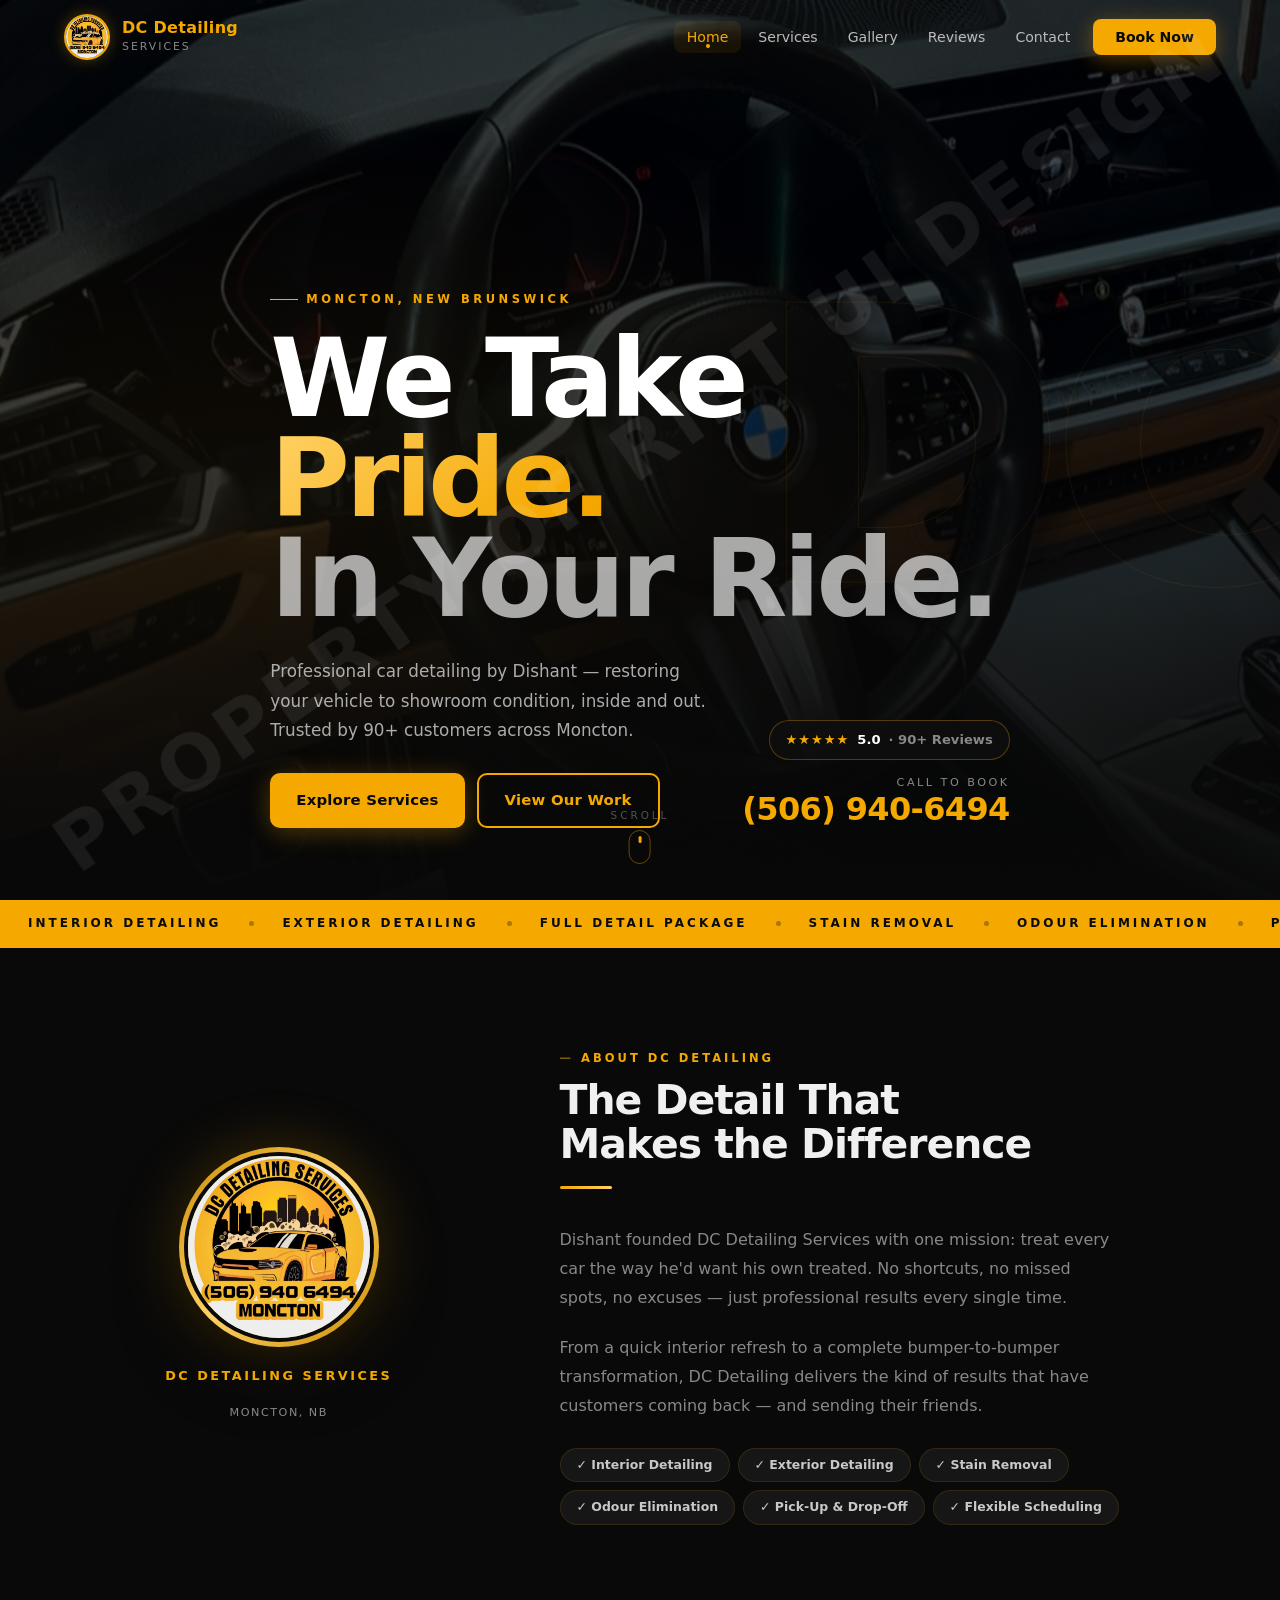
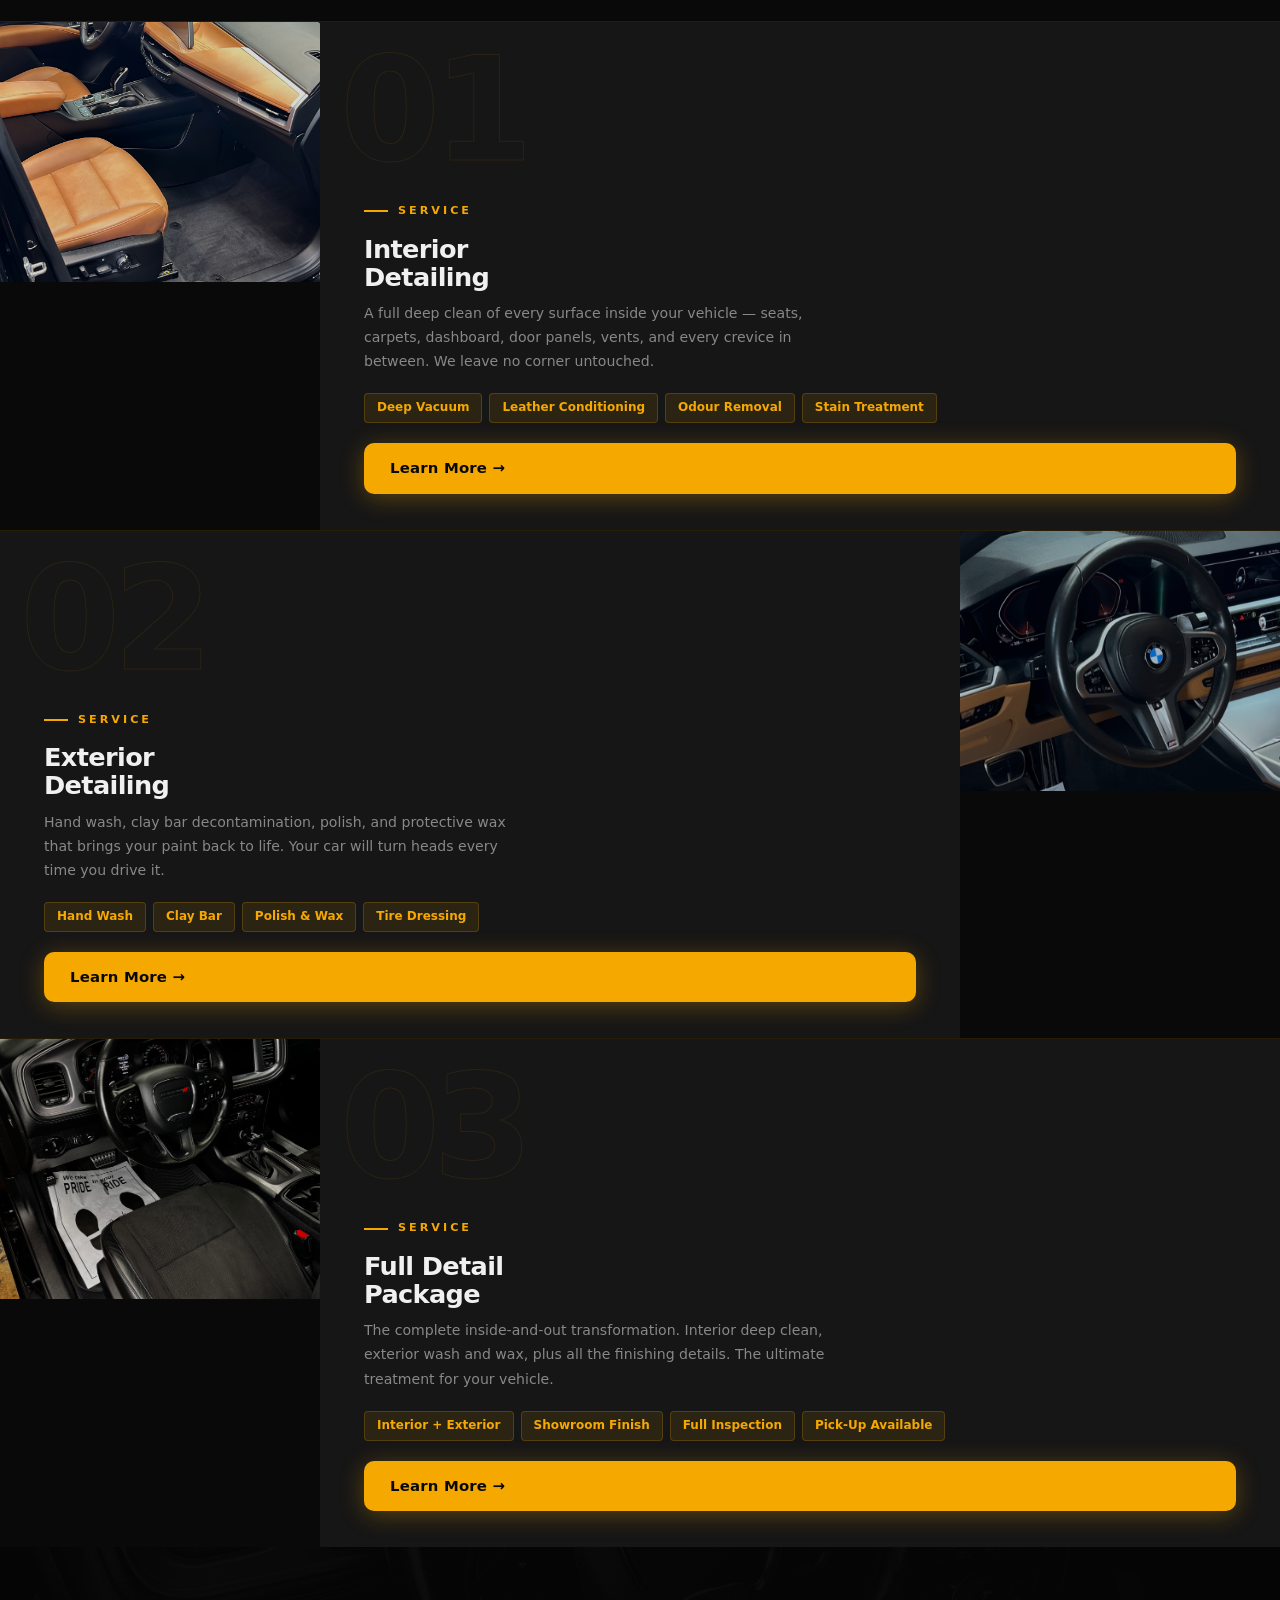
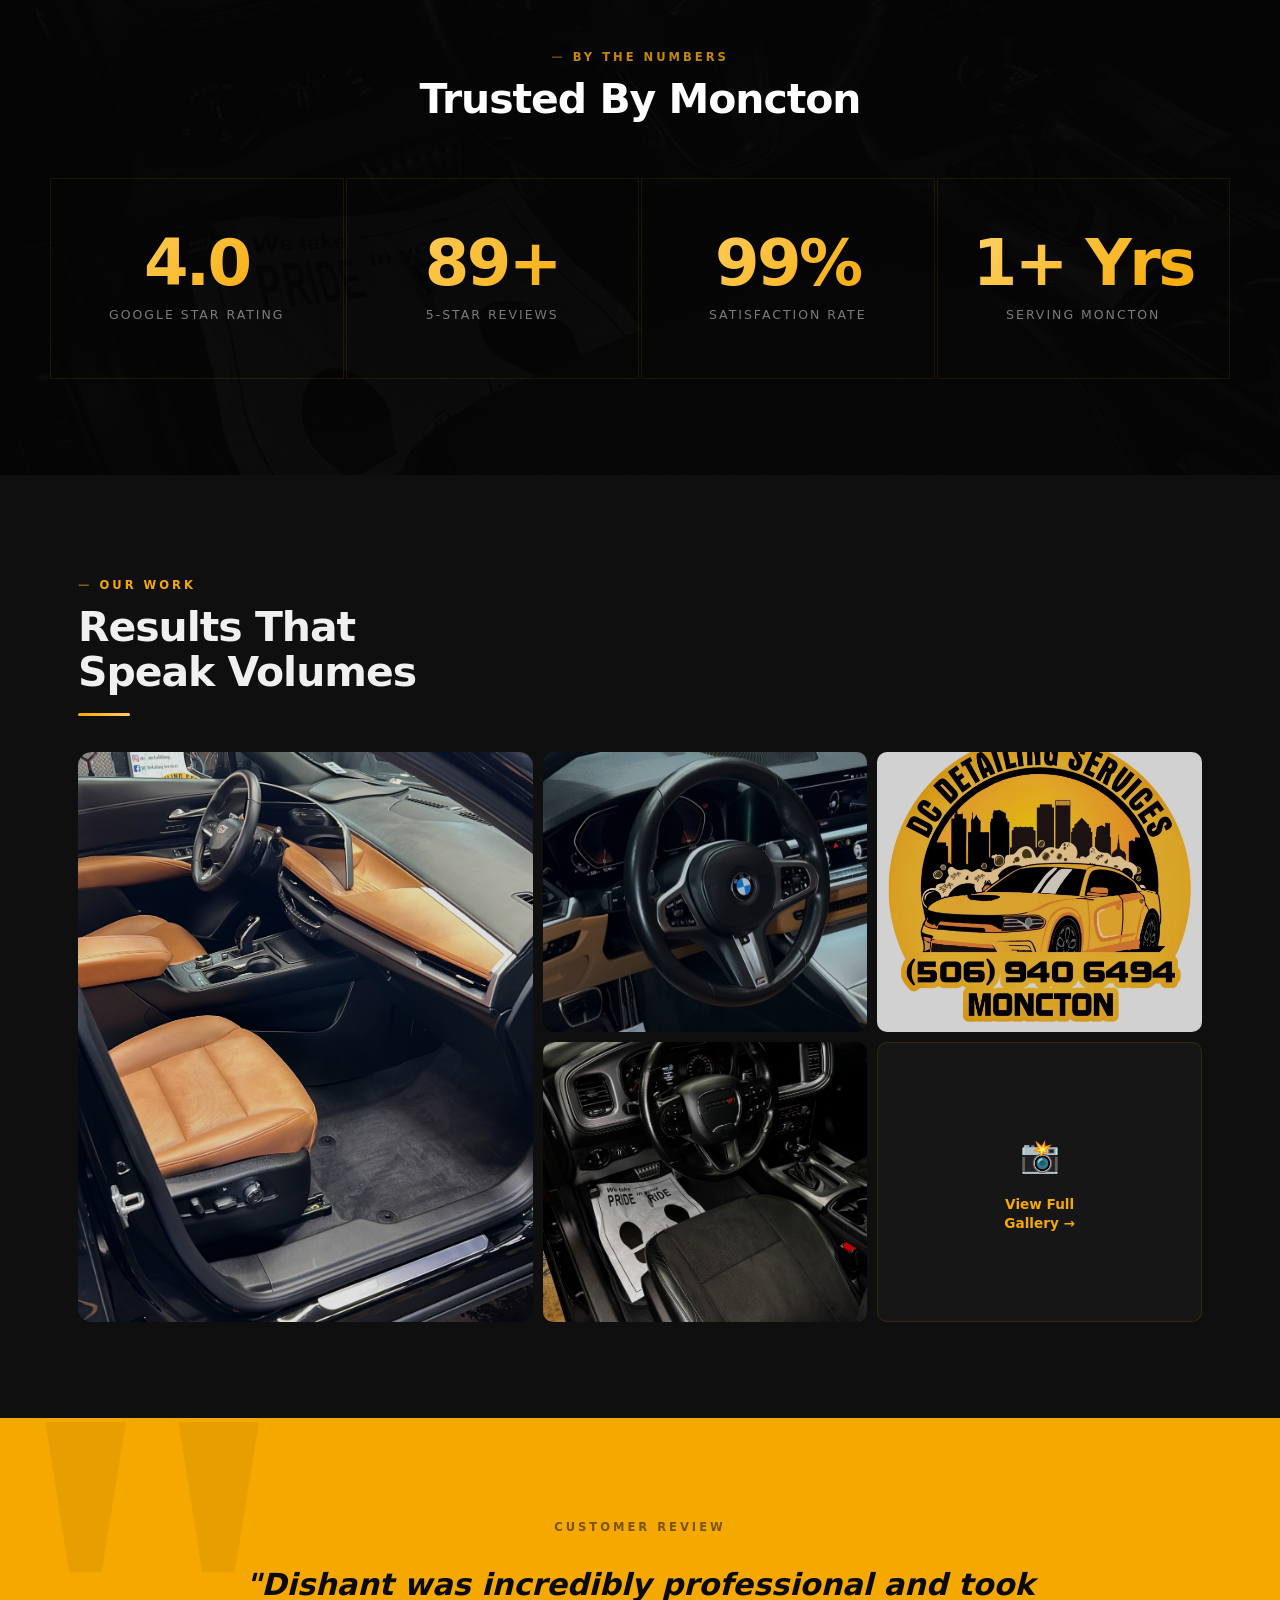
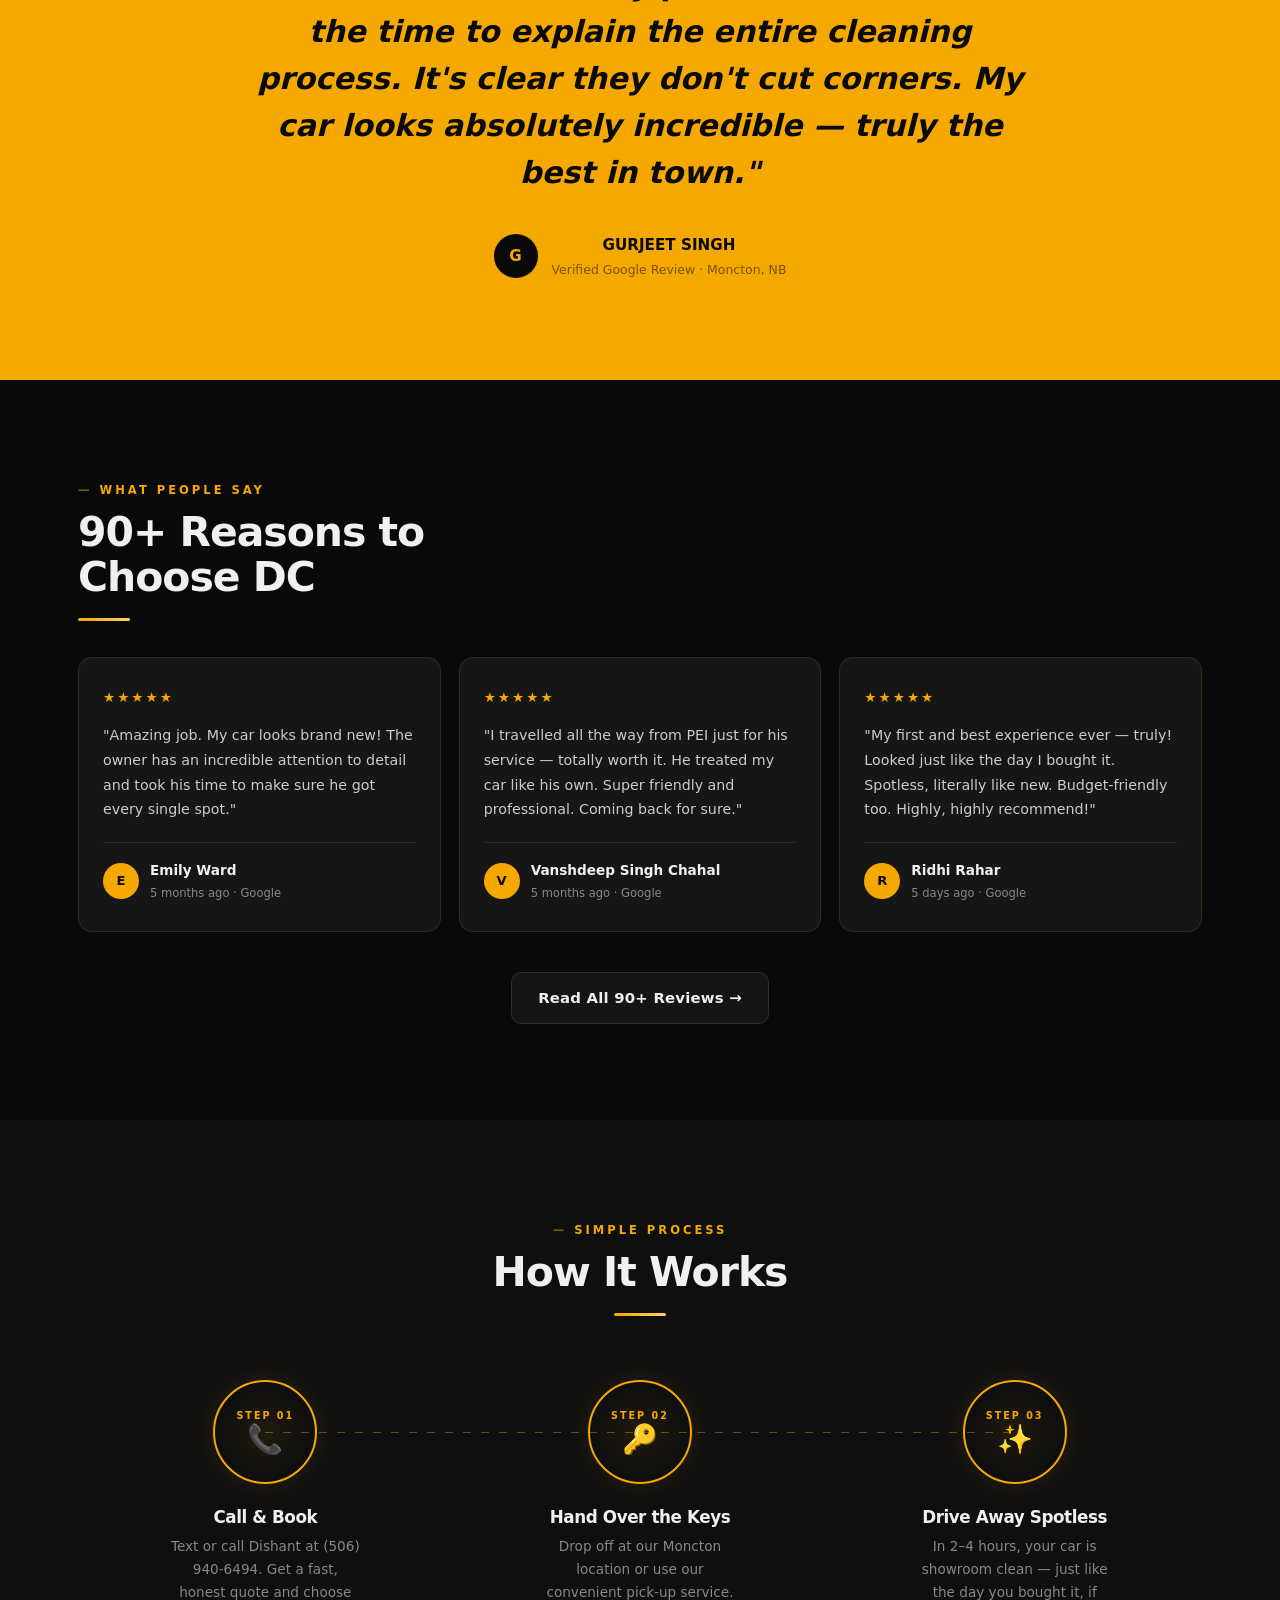
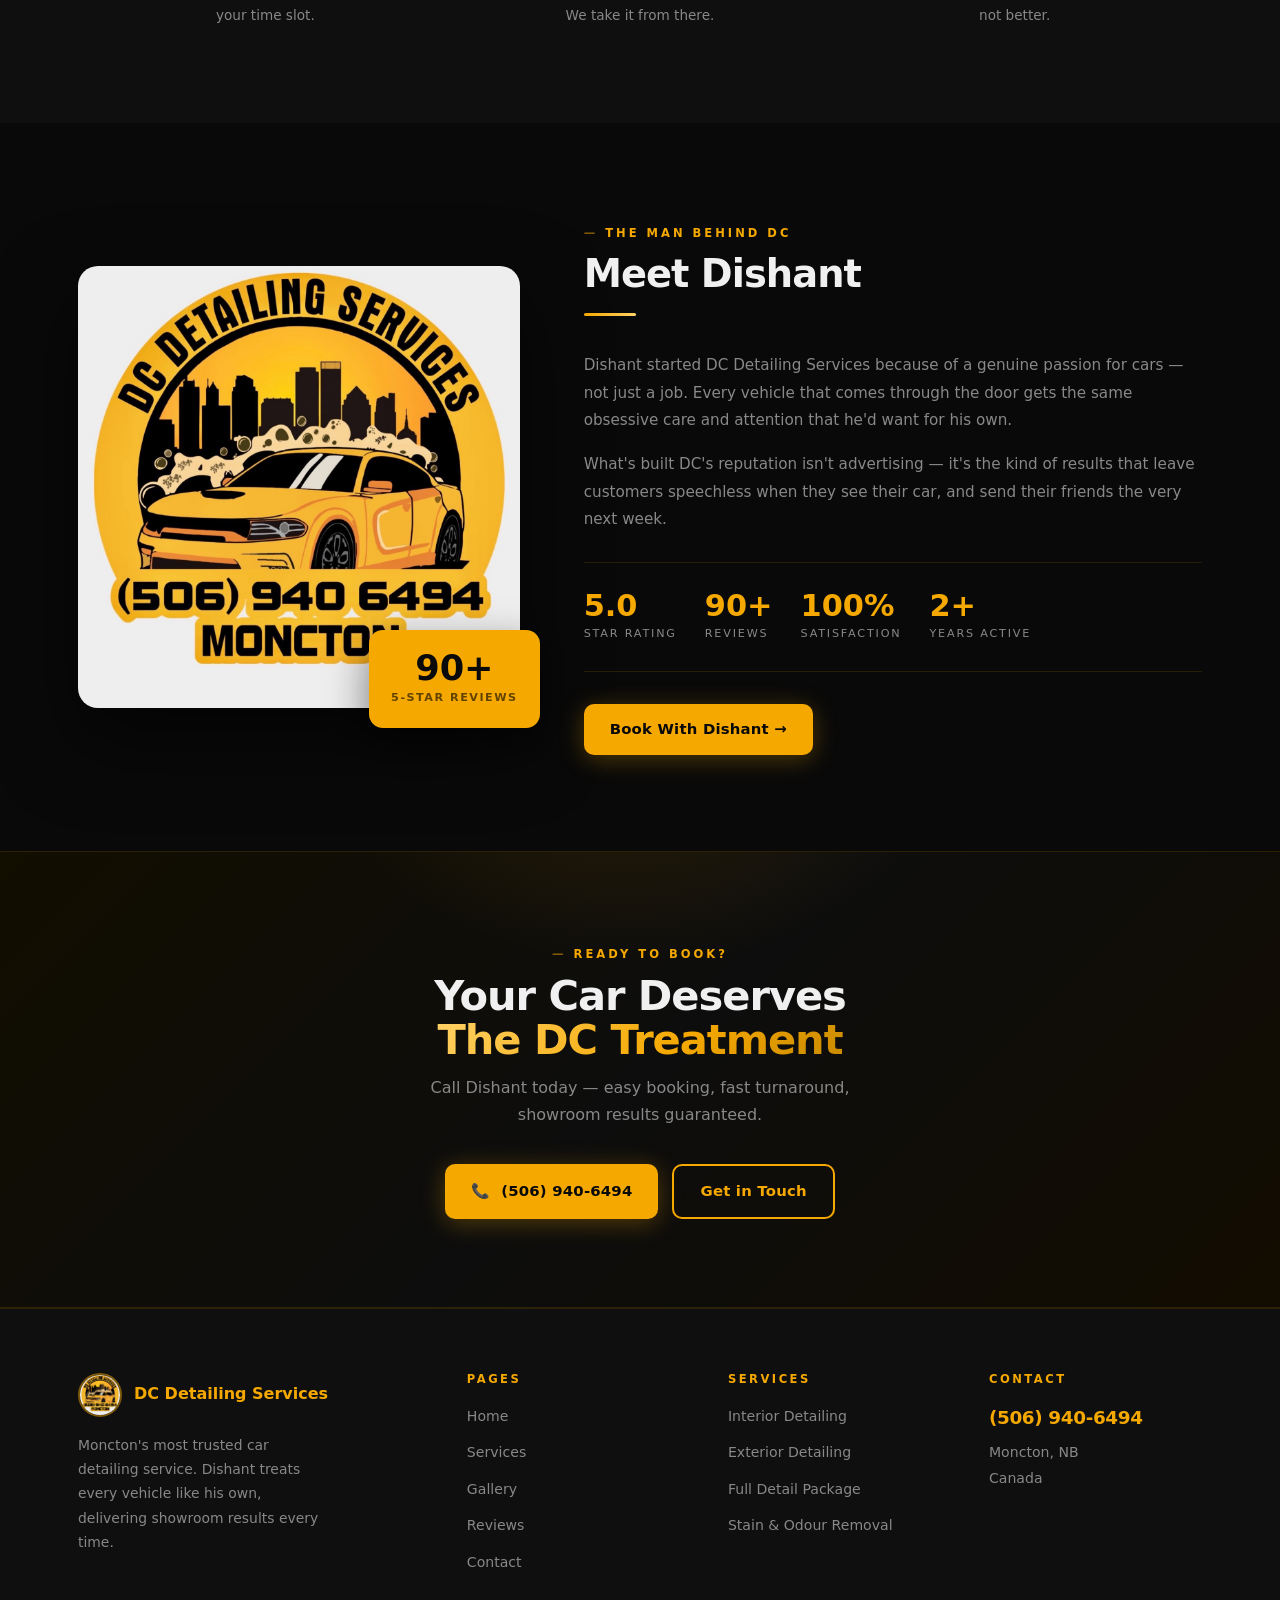
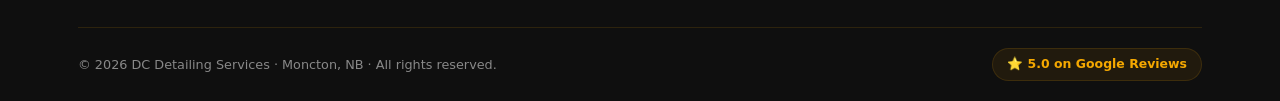
==== commit bfed808c: "Fix hidden content: add AOS fallback for all pages Elements with data-aos start at opacity 0 and onl" ====
--- a/index.html
+++ b/index.html
@@ -1275,7 +1275,11 @@
 
 <script src="https://unpkg.com/aos@2.3.1/dist/aos.js"></script>
 <script>
-  AOS.init({ once: true, duration: 700, easing: 'ease-out', offset: 50 });
+  if (typeof AOS !== 'undefined') {
+    AOS.init({ once: true, duration: 700, easing: 'ease-out', offset: 50 });
+  } else {
+    document.querySelectorAll('[data-aos]').forEach(el => { el.style.opacity = '1'; el.style.transform = 'none'; });
+  }
 
   // Nav scroll
   const nav = document.getElementById('navbar');
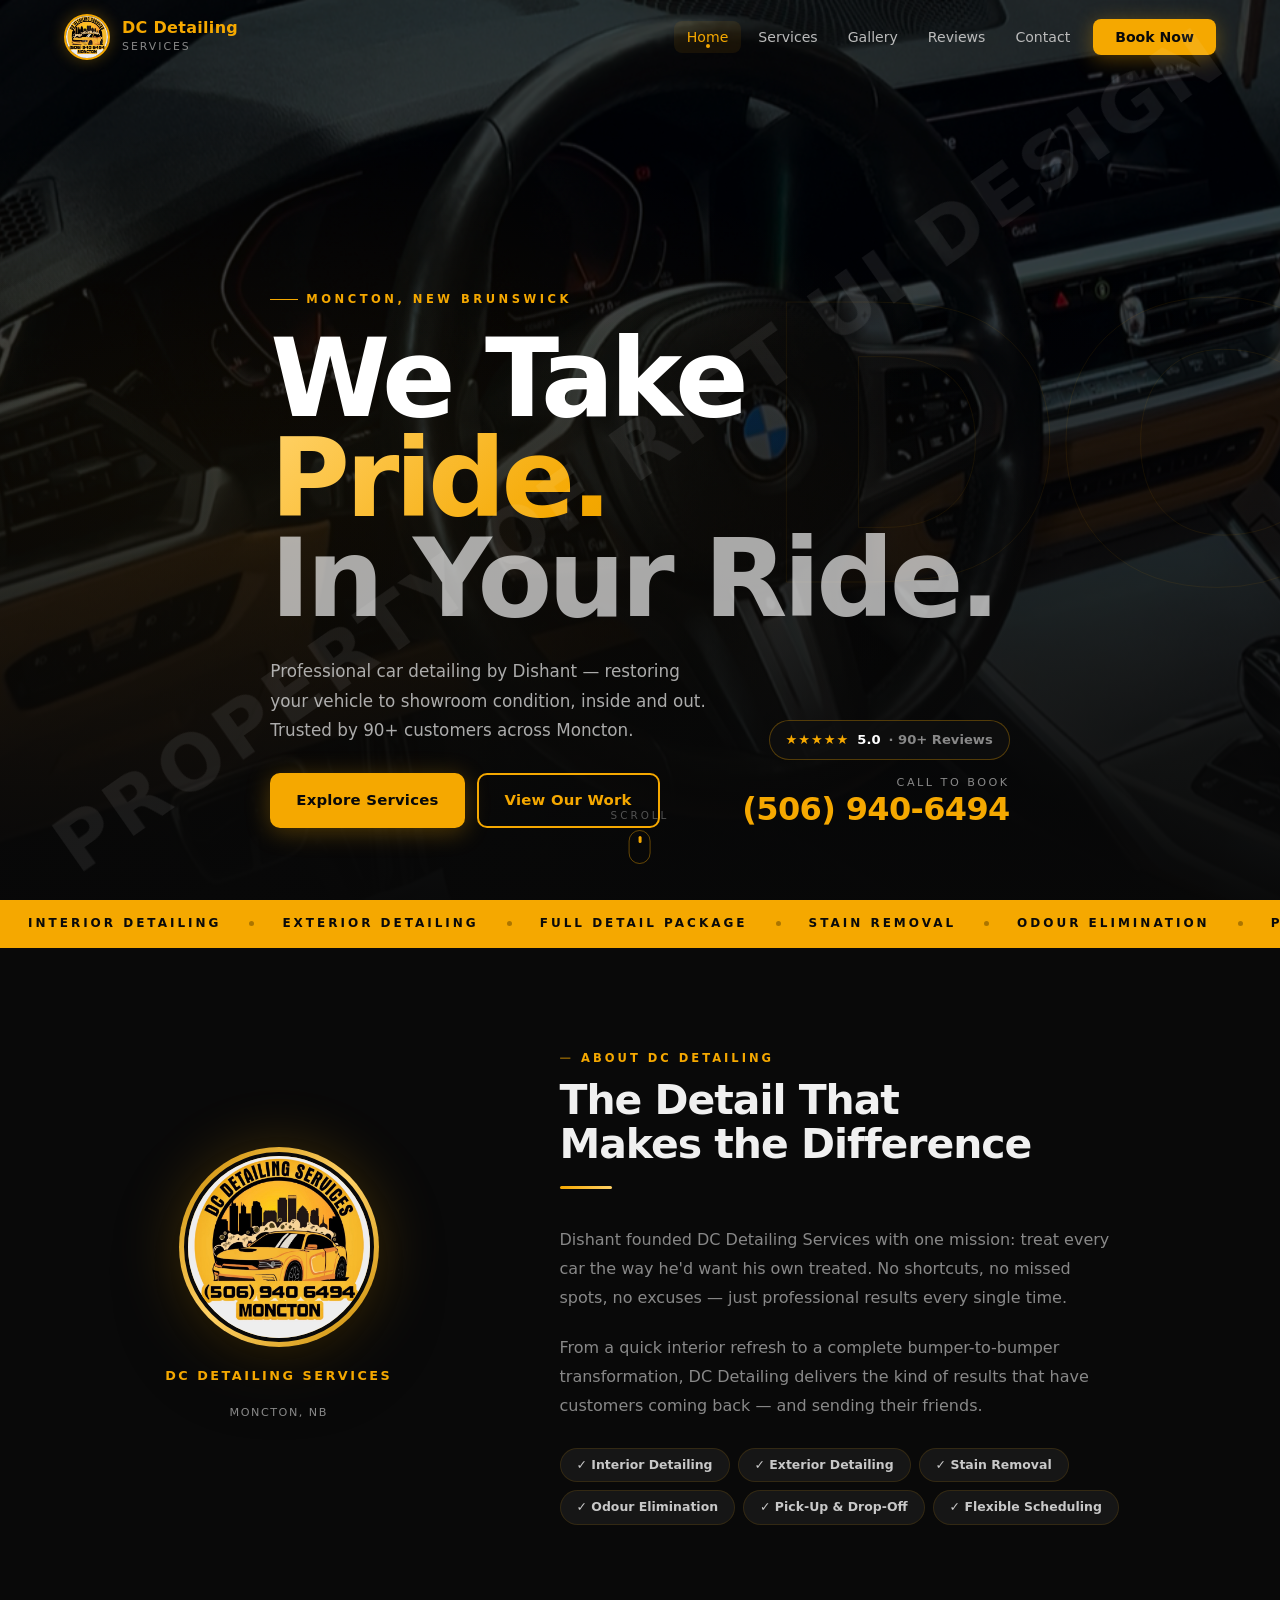
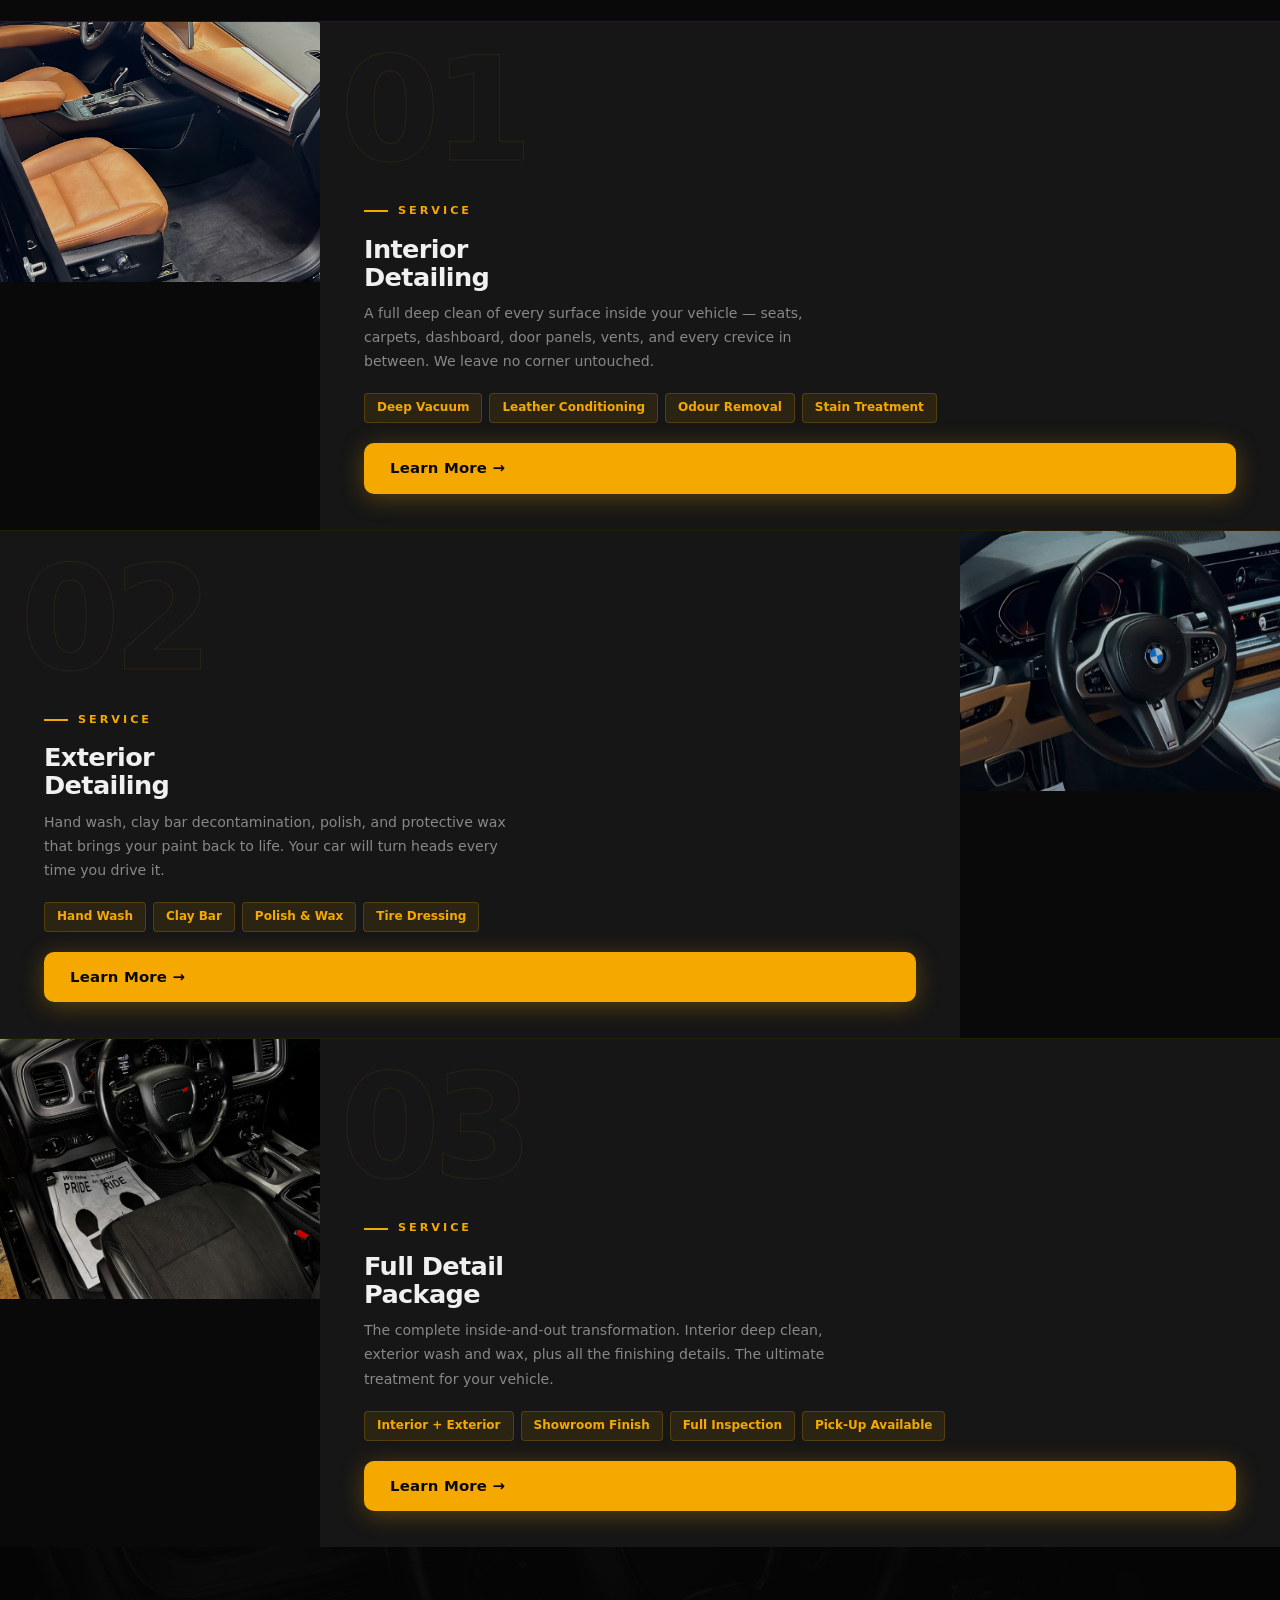
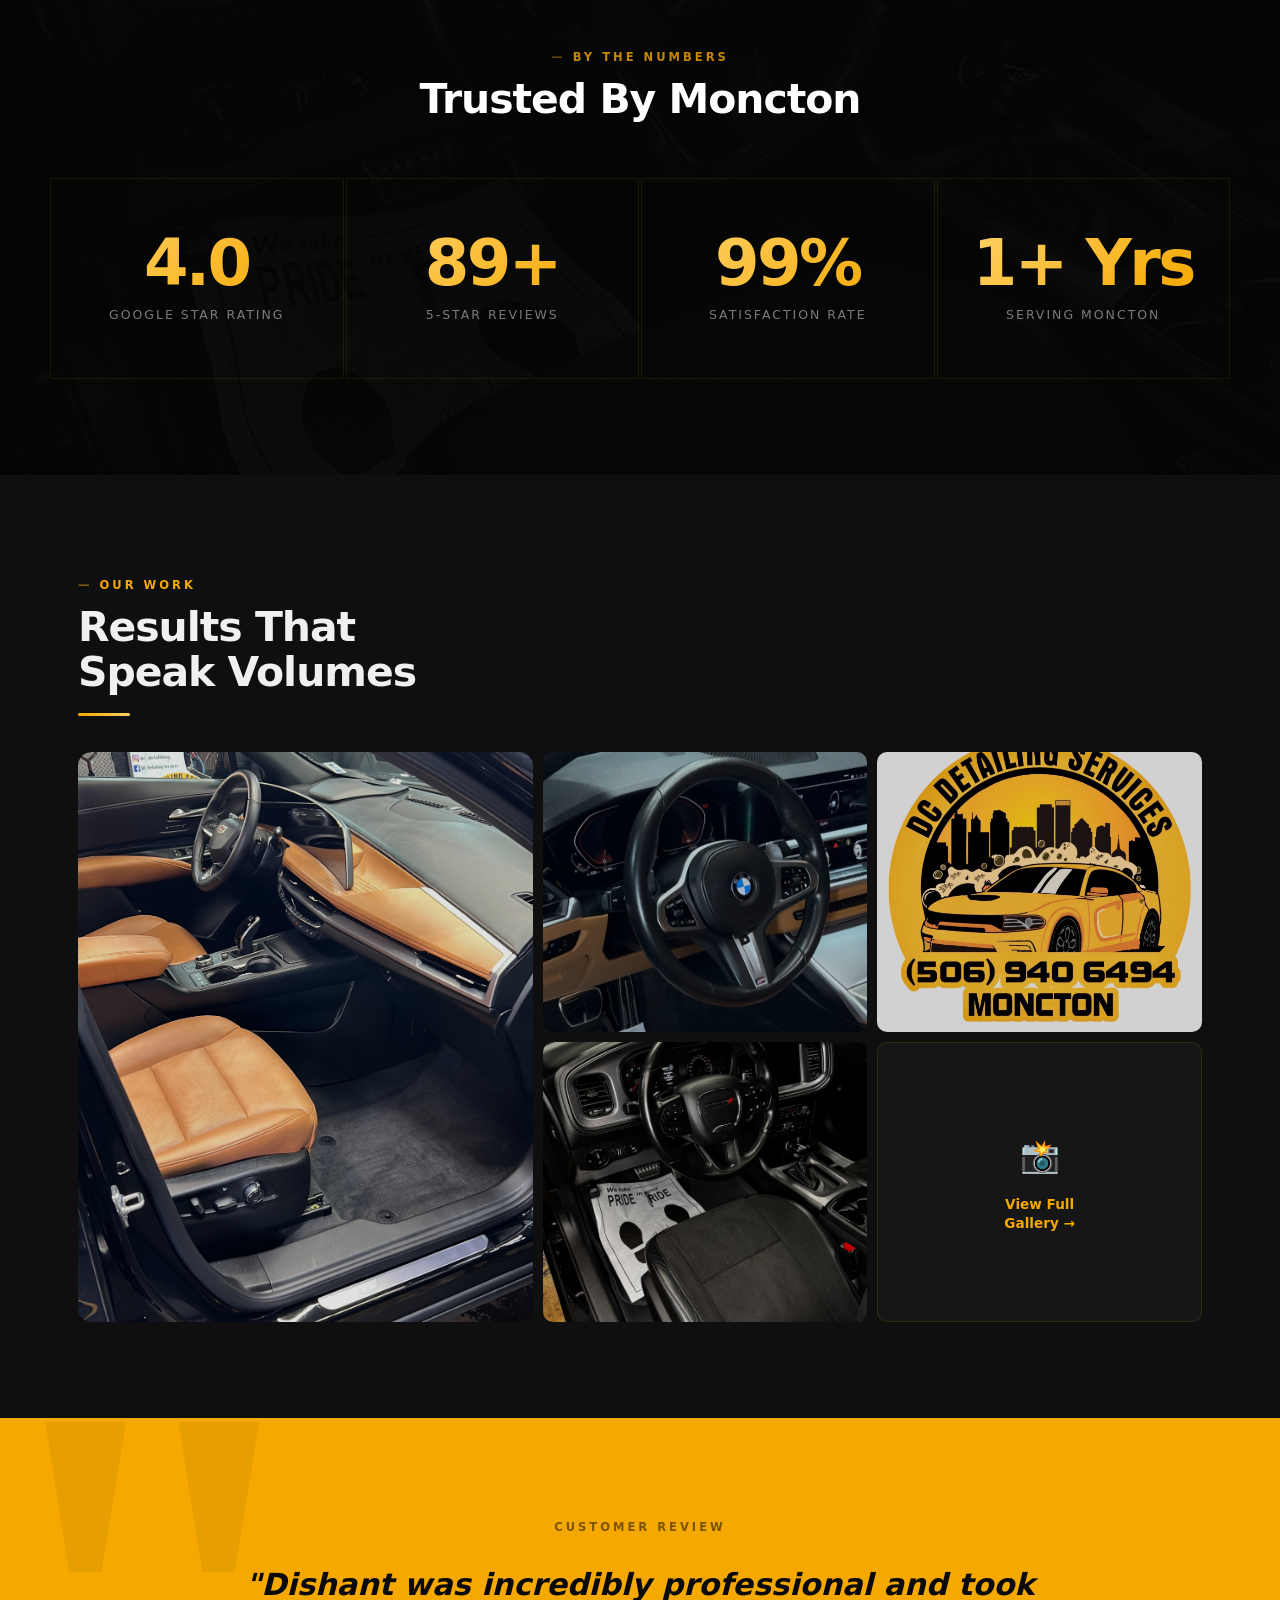
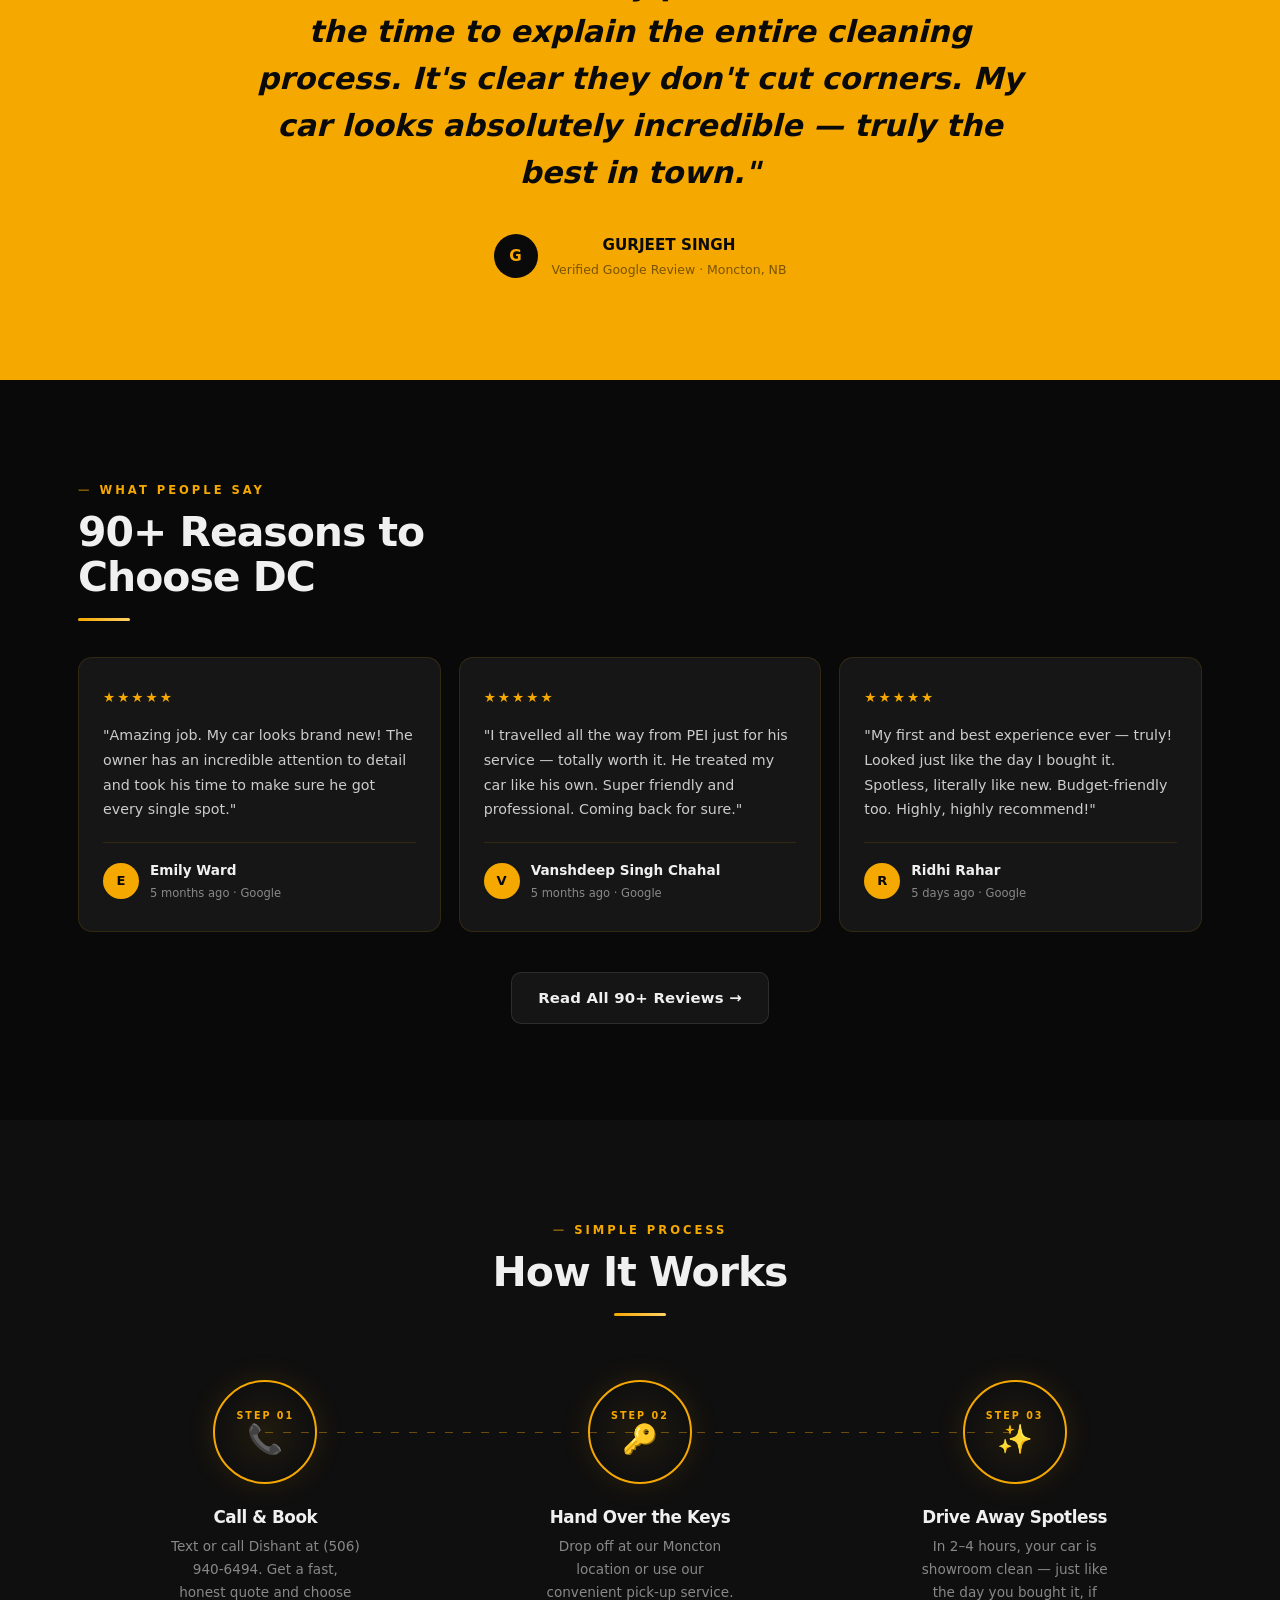
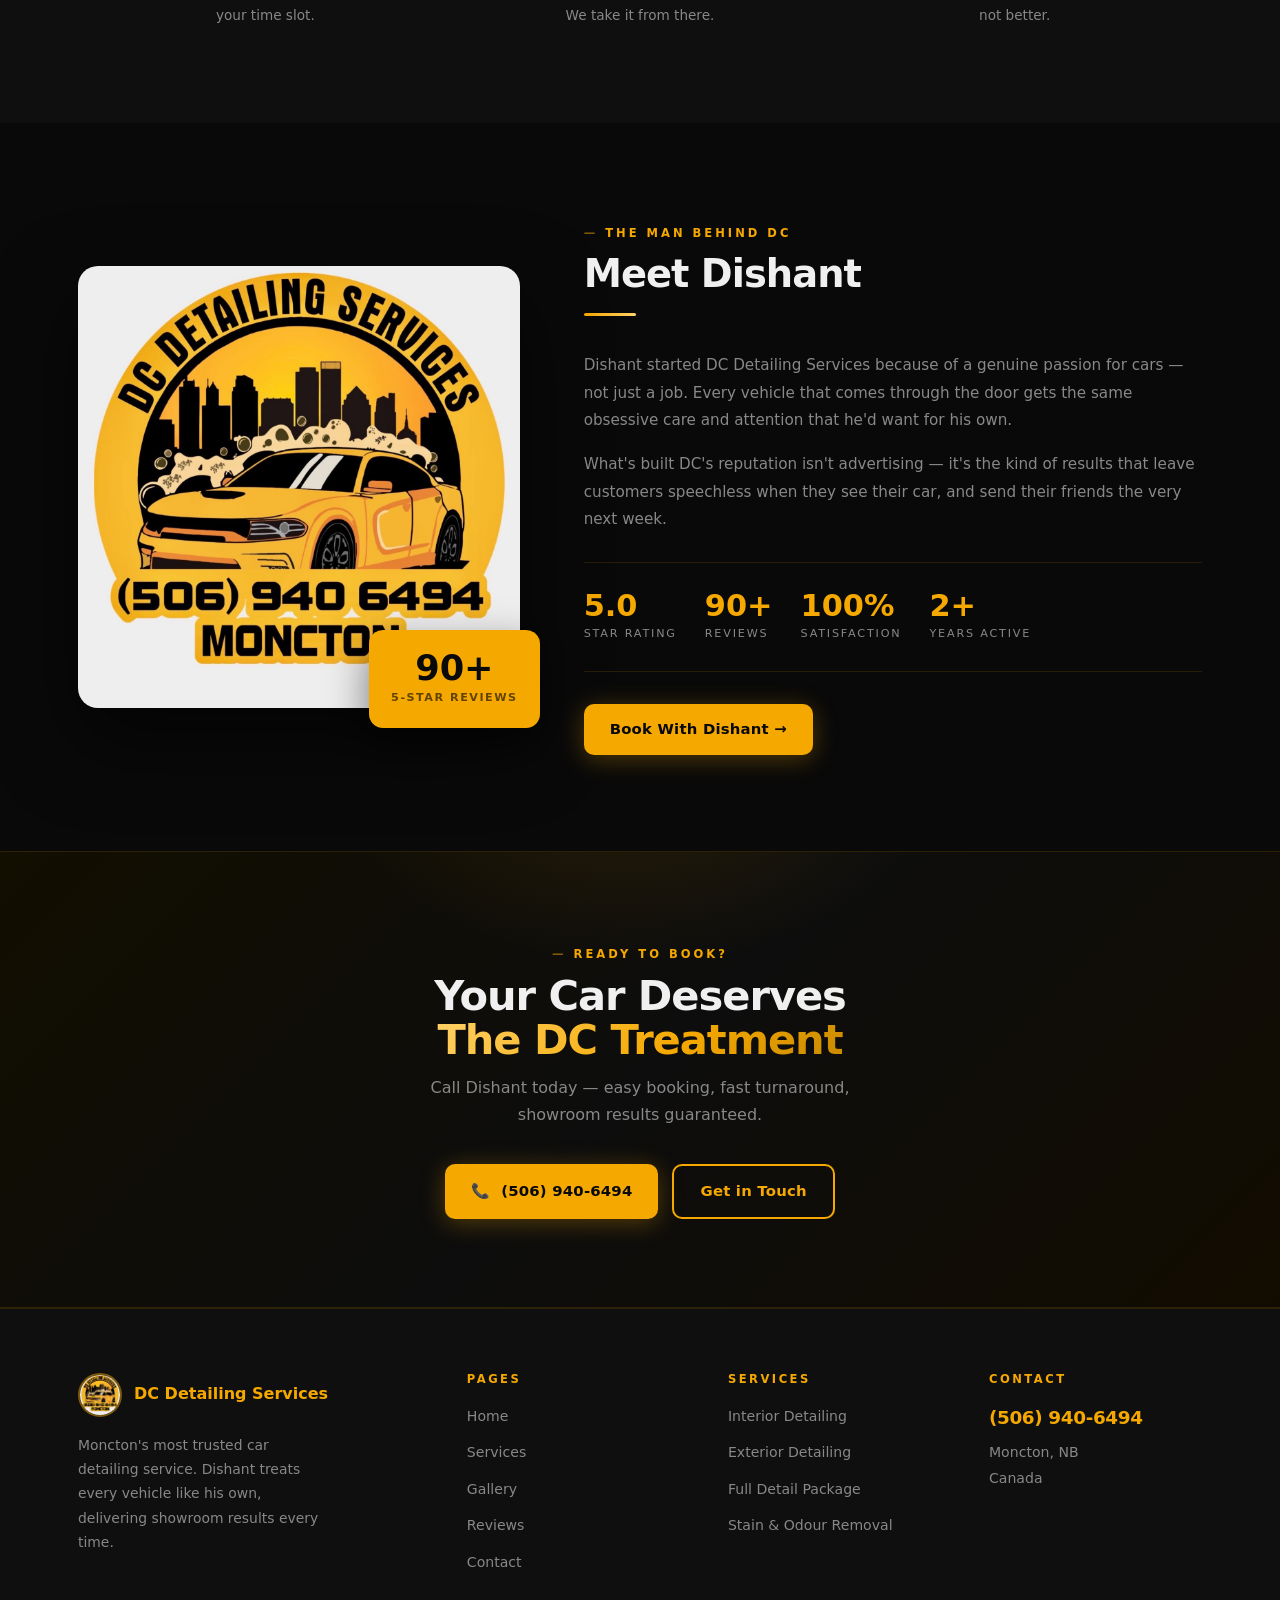
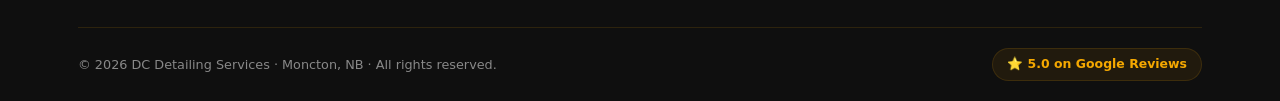
==== commit acb237c3: "Remove AOS library entirely — it was hiding all scrolled content AOS CSS sets opacity:0 on all data-" ====
--- a/index.html
+++ b/index.html
@@ -7,7 +7,6 @@
   <link rel="icon" href="photo_0004.jpg" />
   <link rel="apple-touch-icon" href="photo_0004.jpg" />
   <link rel="stylesheet" href="style.css" />
-  <link rel="stylesheet" href="https://unpkg.com/aos@2.3.1/dist/aos.css" />
   <style>
 
     /* ══════════════════════════════════════════
@@ -1273,13 +1272,7 @@
   </div>
 </footer>
 
-<script src="https://unpkg.com/aos@2.3.1/dist/aos.js"></script>
 <script>
-  if (typeof AOS !== 'undefined') {
-    AOS.init({ once: true, duration: 700, easing: 'ease-out', offset: 50 });
-  } else {
-    document.querySelectorAll('[data-aos]').forEach(el => { el.style.opacity = '1'; el.style.transform = 'none'; });
-  }
 
   // Nav scroll
   const nav = document.getElementById('navbar');
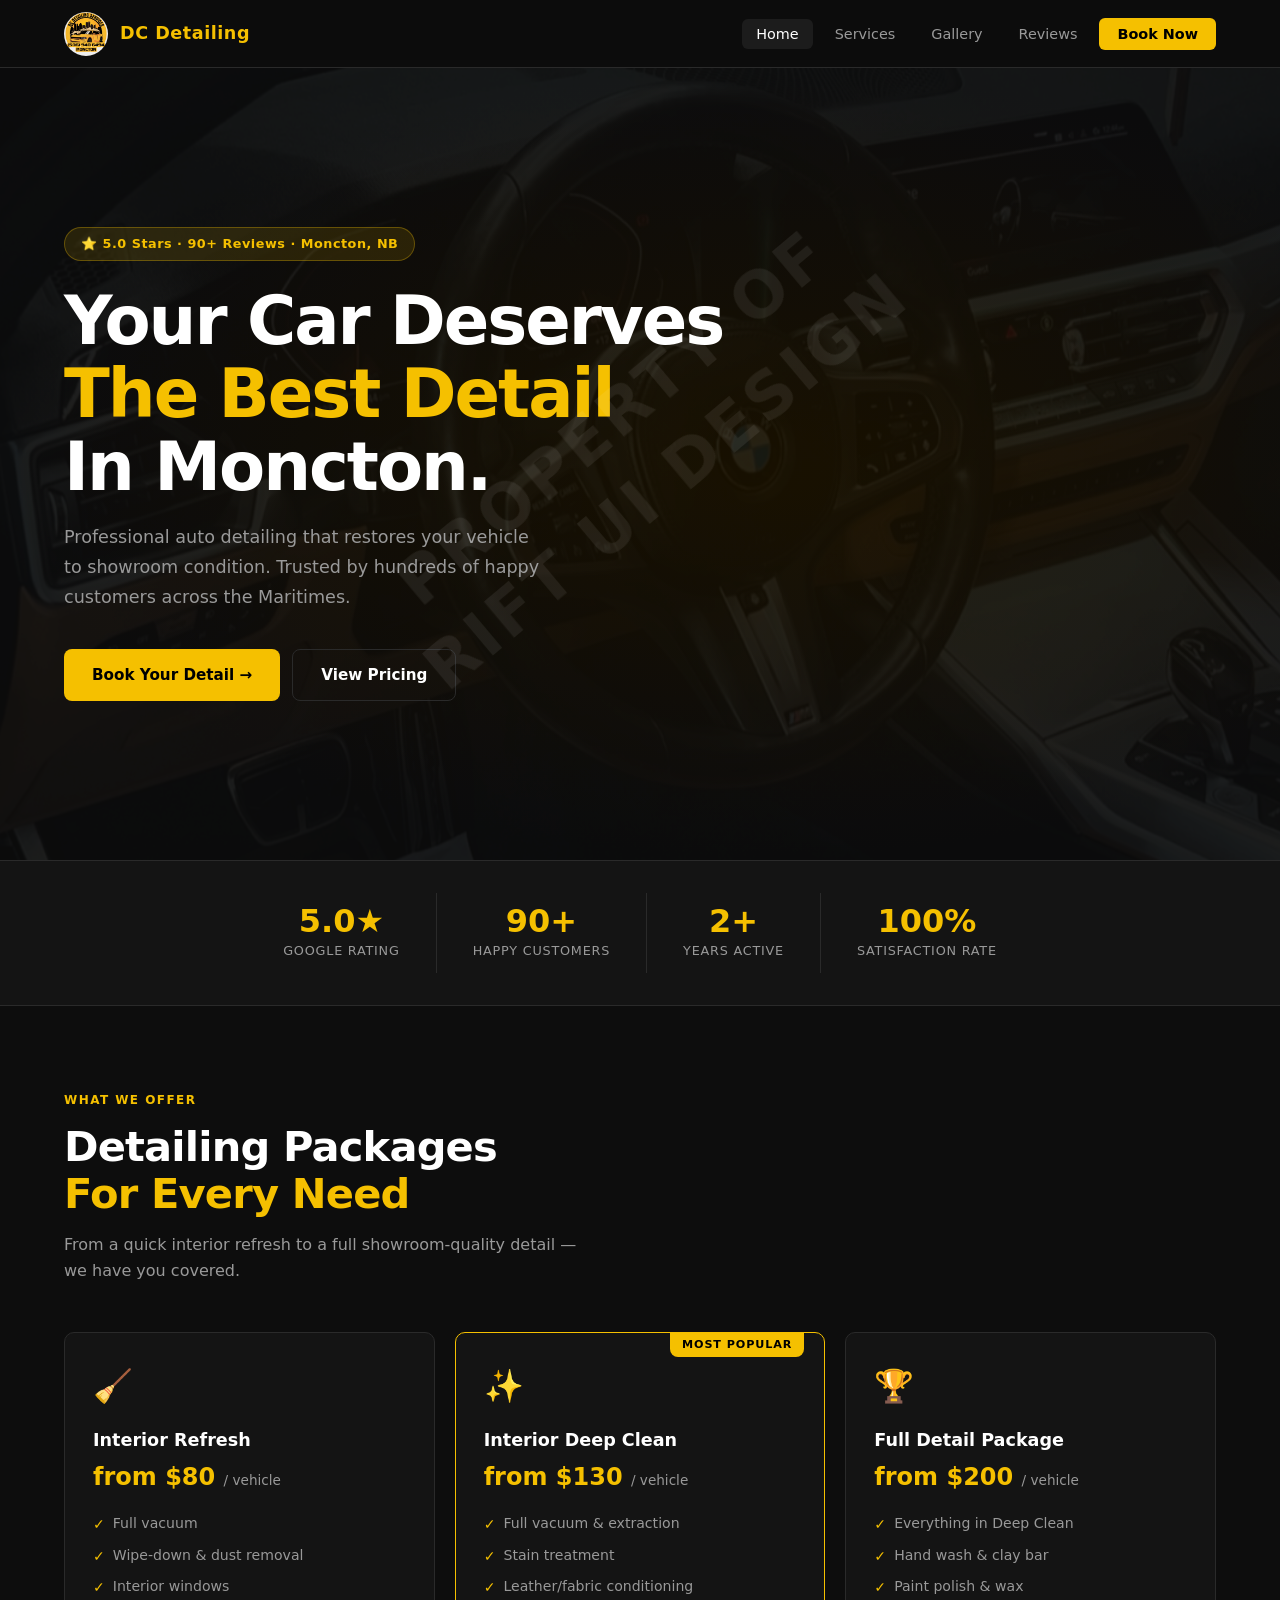
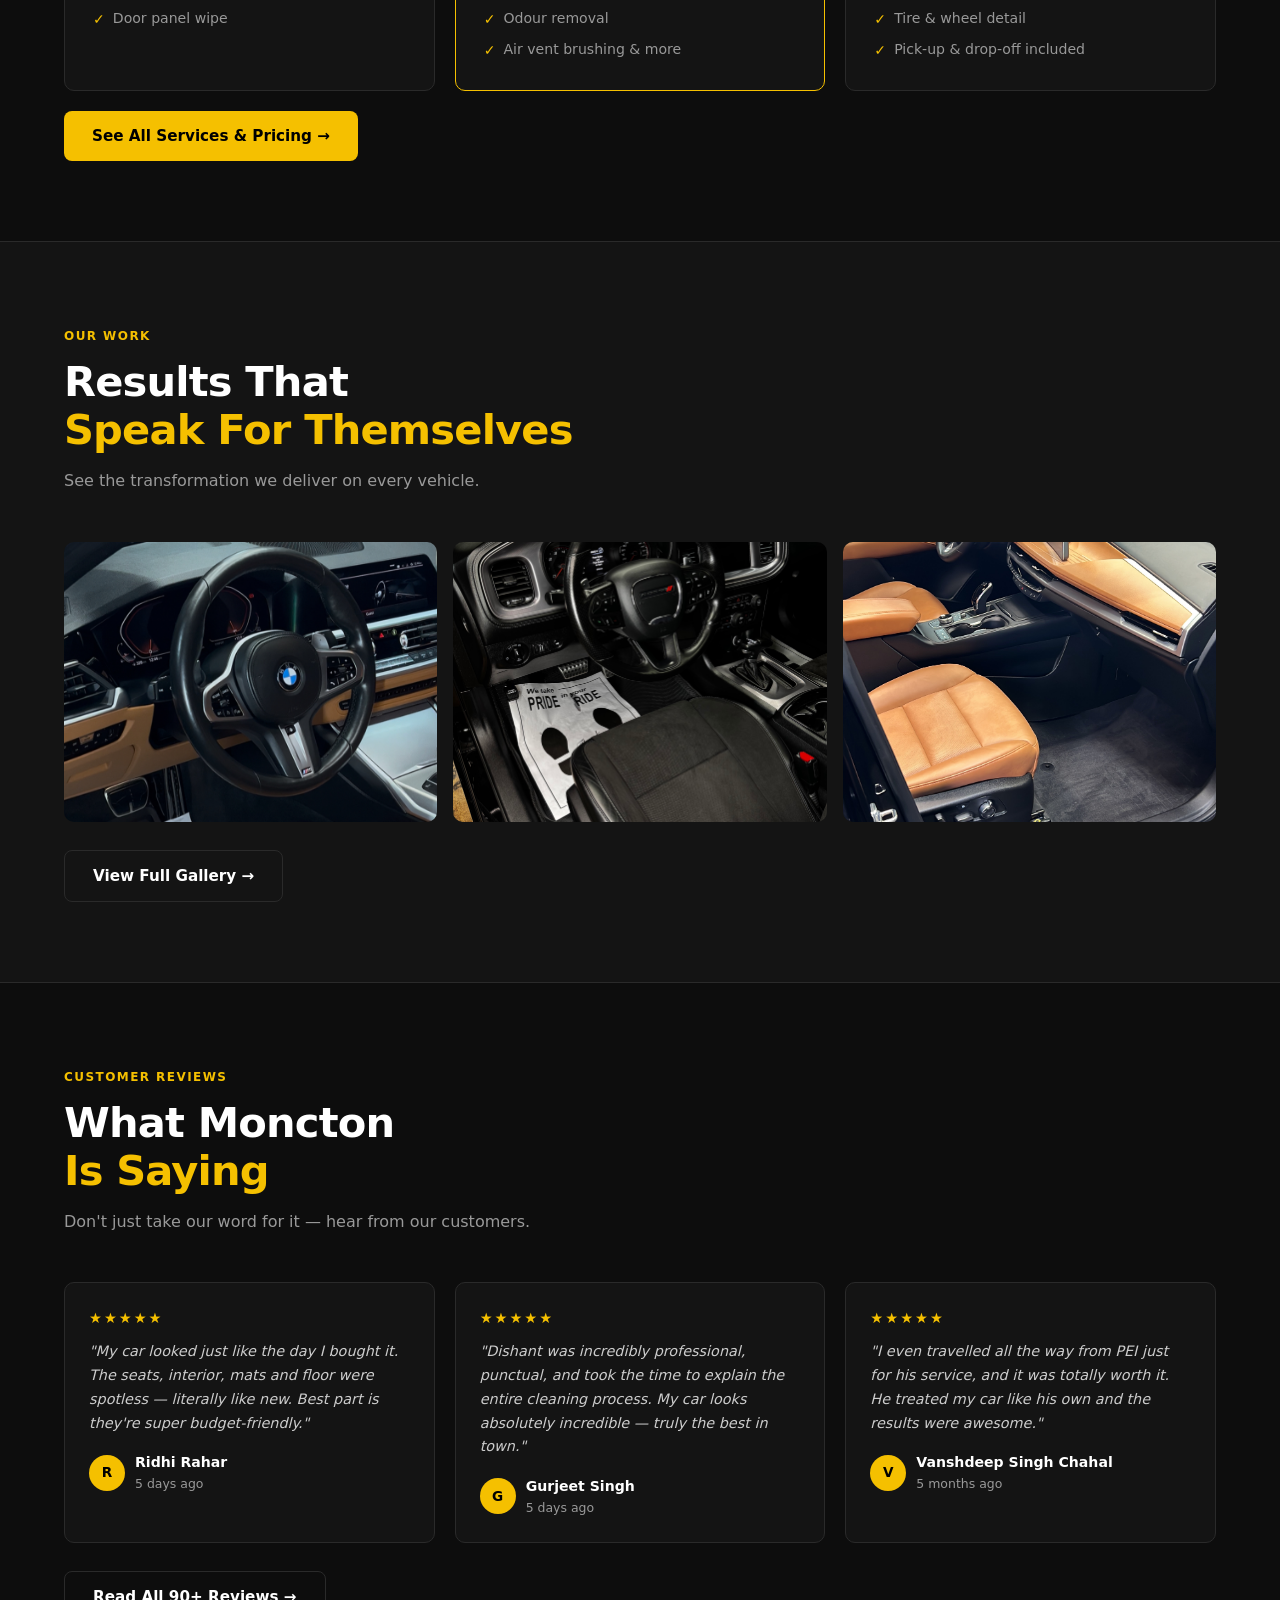
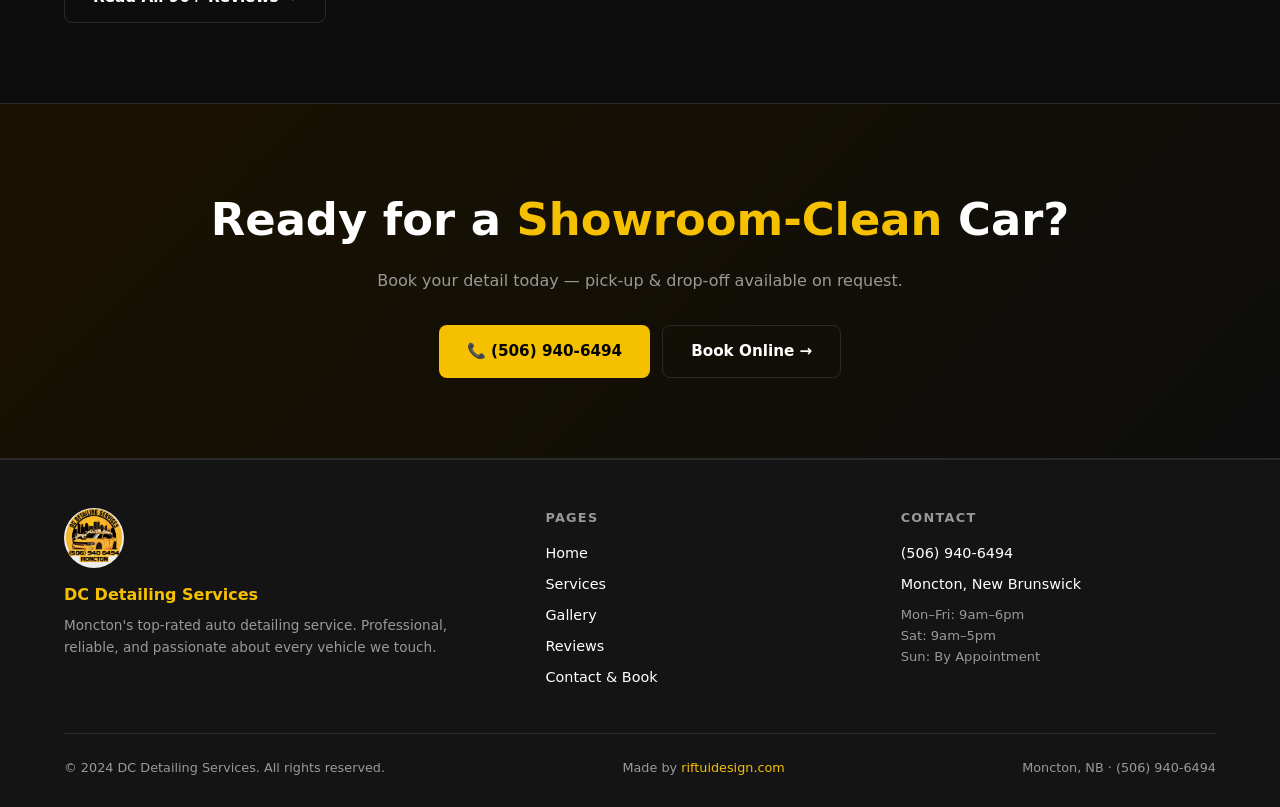
==== commit 1fe12f8a: "Add files via upload" ====
--- a/index.html
+++ b/index.html
@@ -3,1319 +3,243 @@
 <head>
   <meta charset="UTF-8" />
   <meta name="viewport" content="width=device-width, initial-scale=1.0" />
-  <title>DC Detailing Services – Moncton's #1 Car Detailer</title>
-  <link rel="icon" href="photo_0004.jpg" />
-  <link rel="apple-touch-icon" href="photo_0004.jpg" />
+  <title>DC Detailing Services — Moncton, NB</title>
+  <meta name="description" content="Moncton's top-rated auto detailing. 5.0 stars, 90+ reviews. Interior, exterior & full detail packages. Call (506) 940-6494." />
   <link rel="stylesheet" href="style.css" />
-  <style>
-
-    /* ══════════════════════════════════════════
-       HERO
-    ══════════════════════════════════════════ */
-    .hero {
-      height: 100vh;
-      min-height: 700px;
-      position: relative;
-      display: flex;
-      flex-direction: column;
-      justify-content: flex-end;
-      overflow: hidden;
-    }
-
-    .hero-photo {
-      position: absolute; inset: 0;
-    }
-
-    .hero-photo img {
-      width: 100%; height: 100%;
-      object-fit: cover;
-      object-position: center 30%;
-      filter: brightness(0.28) saturate(1.2);
-      transform: scale(1.03);
-      transition: transform 8s ease;
-    }
-
-    .hero-photo img.loaded { transform: scale(1.0); }
-
-    /* Layered gradients for depth */
-    .hero-grad {
-      position: absolute; inset: 0;
-      background:
-        linear-gradient(to top, rgba(8,8,8,0.95) 0%, rgba(8,8,8,0.4) 40%, transparent 70%),
-        radial-gradient(ellipse at 20% 60%, rgba(245,168,0,0.08) 0%, transparent 55%);
-      z-index: 1;
-    }
-
-    /* Big faded "DC" watermark */
-    .hero-watermark {
-      position: absolute;
-      right: -2%;
-      top: 50%;
-      transform: translateY(-50%);
-      font-size: clamp(18rem, 30vw, 32rem);
-      font-weight: 900;
-      color: transparent;
-      -webkit-text-stroke: 1px rgba(245,168,0,0.07);
-      line-height: 1;
-      z-index: 1;
-      pointer-events: none;
-      letter-spacing: -0.06em;
-      user-select: none;
-    }
-
-    .hero-content {
-      position: relative;
-      z-index: 2;
-      padding: 0 0 72px;
-    }
-
-    .hero-location {
-      display: inline-flex;
-      align-items: center;
-      gap: 8px;
-      font-size: 0.72rem;
-      font-weight: 700;
-      letter-spacing: 3.5px;
-      text-transform: uppercase;
-      color: var(--gold);
-      margin-bottom: 20px;
-      opacity: 0;
-      animation: fadeUp 0.7s ease 0.1s forwards;
-    }
-
-    .hero-location::before {
-      content: '';
-      display: block;
-      width: 28px; height: 1px;
-      background: var(--gold);
-    }
-
-    .hero-headline {
-      font-size: clamp(3.8rem, 8.5vw, 8.5rem);
-      font-weight: 900;
-      line-height: 0.92;
-      letter-spacing: -0.04em;
-      margin-bottom: 28px;
-      opacity: 0;
-      animation: fadeUp 0.8s ease 0.2s forwards;
-    }
-
-    .hero-headline .line1 { display: block; color: #fff; }
-    .hero-headline .word-pride {
-      display: block;
-      background: linear-gradient(135deg, #ffd166 0%, #f5a800 45%, #c98a00 100%);
-      -webkit-background-clip: text;
-      -webkit-text-fill-color: transparent;
-      background-clip: text;
-    }
-    .hero-headline .line3 { display: block; color: rgba(255,255,255,0.65); }
-
-    .hero-sub-row {
-      display: flex;
-      align-items: flex-end;
-      justify-content: space-between;
-      gap: 32px;
-      opacity: 0;
-      animation: fadeUp 0.8s ease 0.38s forwards;
-    }
-
-    .hero-tagline {
-      font-size: 1.05rem;
-      color: rgba(200,200,200,0.85);
-      max-width: 440px;
-      line-height: 1.75;
-      margin-bottom: 28px;
-    }
-
-    .hero-btns { display: flex; gap: 12px; flex-wrap: wrap; }
-
-    .hero-right-block {
-      flex-shrink: 0;
-      display: flex;
-      flex-direction: column;
-      align-items: flex-end;
-      gap: 14px;
-    }
-
-    .hero-phone-big {
-      font-size: clamp(1.6rem, 2.5vw, 2.4rem);
-      font-weight: 900;
-      color: var(--gold);
-      text-decoration: none;
-      letter-spacing: -0.02em;
-      transition: color 0.2s;
-      line-height: 1;
-    }
-
-    .hero-phone-big:hover { color: var(--gold-light); }
-
-    .hero-phone-label {
-      font-size: 0.7rem;
-      text-transform: uppercase;
-      letter-spacing: 2.5px;
-      color: var(--muted);
-      text-align: right;
-    }
-
-    .hero-rating-pill {
-      display: inline-flex;
-      align-items: center;
-      gap: 8px;
-      background: rgba(15,15,15,0.85);
-      backdrop-filter: blur(12px);
-      border: 1px solid rgba(245,168,0,0.3);
-      border-radius: 40px;
-      padding: 8px 16px;
-      font-size: 0.82rem;
-      font-weight: 700;
-    }
-
-    .hero-rating-pill .stars { color: var(--gold); letter-spacing: 1px; }
-    .hero-rating-pill .score { color: #fff; }
-    .hero-rating-pill .count { color: var(--muted); }
-
-    /* Scroll indicator */
-    .hero-scroll-cue {
-      position: absolute;
-      bottom: 36px; left: 50%;
-      transform: translateX(-50%);
-      z-index: 3;
-      display: flex;
-      flex-direction: column;
-      align-items: center;
-      gap: 6px;
-      opacity: 0;
-      animation: fadeIn 1s ease 1.2s forwards;
-    }
-
-    .hero-scroll-cue span {
-      font-size: 0.65rem;
-      letter-spacing: 3px;
-      text-transform: uppercase;
-      color: rgba(255,255,255,0.3);
-    }
-
-    .scroll-mouse {
-      width: 22px; height: 34px;
-      border: 1.5px solid rgba(245,168,0,0.4);
-      border-radius: 12px;
-      display: flex; justify-content: center;
-      padding-top: 5px;
-    }
-
-    .scroll-mouse::after {
-      content: '';
-      width: 3px; height: 7px;
-      background: var(--gold);
-      border-radius: 2px;
-      animation: scrollBob 1.8s ease infinite;
-    }
-
-    /* ══════════════════════════════════════════
-       MARQUEE TICKER
-    ══════════════════════════════════════════ */
-    .marquee-wrap {
-      background: var(--gold);
-      overflow: hidden;
-      padding: 0;
-      border-top: none;
-      border-bottom: none;
-      position: relative;
-      z-index: 1;
-    }
-
-    .marquee-track {
-      display: flex;
-      width: max-content;
-      animation: marquee 28s linear infinite;
-    }
-
-    .marquee-track:hover { animation-play-state: paused; }
-
-    .marquee-item {
-      display: flex;
-      align-items: center;
-      gap: 0;
-      padding: 14px 0;
-      white-space: nowrap;
-    }
-
-    .marquee-text {
-      font-size: 0.75rem;
-      font-weight: 800;
-      letter-spacing: 3px;
-      text-transform: uppercase;
-      color: #0a0a0a;
-      padding: 0 28px;
-    }
-
-    .marquee-dot {
-      width: 5px; height: 5px;
-      border-radius: 50%;
-      background: rgba(0,0,0,0.3);
-      flex-shrink: 0;
-    }
-
-    /* ══════════════════════════════════════════
-       INTRO SPLIT
-    ══════════════════════════════════════════ */
-    .intro-split {
-      display: grid;
-      grid-template-columns: 1fr 1.6fr;
-      gap: 80px;
-      align-items: center;
-    }
-
-    .intro-logo-side {
-      display: flex;
-      flex-direction: column;
-      align-items: center;
-      gap: 18px;
-      text-align: center;
-    }
-
-    .intro-logo-ring {
-      width: 200px; height: 200px;
-      border-radius: 50%;
-      padding: 5px;
-      background: linear-gradient(135deg, var(--gold-dark), var(--gold-light), var(--gold-dark));
-      box-shadow: 0 0 60px rgba(245,168,0,0.22), 0 24px 60px rgba(0,0,0,0.5);
-      animation: float 4s ease-in-out infinite;
-    }
-
-    .intro-logo-ring img {
-      width: 100%; height: 100%;
-      border-radius: 50%;
-      object-fit: cover;
-      border: 4px solid #0a0a0a;
-    }
-
-    .intro-logo-name {
-      font-size: 0.8rem;
-      font-weight: 800;
-      letter-spacing: 2.5px;
-      text-transform: uppercase;
-      color: var(--gold);
-    }
-
-    .intro-logo-sub {
-      font-size: 0.7rem;
-      color: var(--muted);
-      letter-spacing: 1.5px;
-      text-transform: uppercase;
-    }
-
-    .intro-text-side {}
-
-    .intro-text-side h2 {
-      font-size: clamp(2rem, 3.2vw, 3rem);
-      line-height: 1.08;
-      margin-bottom: 20px;
-    }
-
-    .intro-text-side p {
-      font-size: 1rem;
-      color: var(--muted);
-      line-height: 1.82;
-      margin-bottom: 20px;
-      max-width: 560px;
-    }
-
-    .intro-chips {
-      display: flex;
-      flex-wrap: wrap;
-      gap: 8px;
-      margin-top: 28px;
-    }
-
-    .chip {
-      background: var(--card);
-      border: 1px solid var(--border);
-      border-radius: 20px;
-      padding: 6px 16px;
-      font-size: 0.78rem;
-      font-weight: 600;
-      color: var(--light);
-      transition: all 0.2s;
-    }
-
-    .chip:hover { border-color: var(--gold); color: var(--gold); }
-
-    /* ══════════════════════════════════════════
-       EDITORIAL SERVICES
-    ══════════════════════════════════════════ */
-    .svc-row {
-      display: grid;
-      grid-template-columns: 320px 1fr;
-      min-height: 260px;
-      border-bottom: 1px solid var(--border);
-      position: relative;
-      overflow: hidden;
-    }
-
-    .svc-row:last-child { border-bottom: none; }
-
-    .svc-row-photo {
-      position: relative;
-      overflow: hidden;
-      height: 260px;
-    }
-
-    .svc-row-photo img {
-      width: 100%; height: 100%;
-      object-fit: cover;
-      display: block;
-      transition: transform 0.7s ease, filter 0.4s;
-      filter: brightness(0.85) saturate(1.1);
-    }
-
-    .svc-row:hover .svc-row-photo img {
-      transform: scale(1.04);
-      filter: brightness(1) saturate(1.2);
-    }
-
-    .svc-row-body {
-      padding: 36px 44px;
-      display: flex;
-      flex-direction: column;
-      justify-content: center;
-      position: relative;
-      background: var(--card);
-    }
-
-    /* Alternating: odd rows = photo left; even = photo right */
-    .svc-row.flip { direction: rtl; }
-    .svc-row.flip > * { direction: ltr; }
-
-    .svc-num {
-      position: absolute;
-      top: -20px; right: 24px;
-      font-size: 9rem;
-      font-weight: 900;
-      color: transparent;
-      -webkit-text-stroke: 1px rgba(245,168,0,0.09);
-      line-height: 1;
-      pointer-events: none;
-      letter-spacing: -0.05em;
-      z-index: 0;
-    }
-
-    .svc-row-body > * { position: relative; z-index: 1; }
-
-    .svc-category {
-      font-size: 0.7rem;
-      font-weight: 800;
-      letter-spacing: 3px;
-      text-transform: uppercase;
-      color: var(--gold);
-      margin-bottom: 14px;
-      display: flex;
-      align-items: center;
-      gap: 10px;
-    }
-
-    .svc-category::before {
-      content: '';
-      display: block;
-      width: 24px; height: 2px;
-      background: var(--gold);
-    }
-
-    .svc-row-body h3 {
-      font-size: clamp(1.3rem, 2vw, 1.7rem);
-      font-weight: 900;
-      line-height: 1.1;
-      margin-bottom: 10px;
-    }
-
-    .svc-row-body p {
-      font-size: 0.88rem;
-      color: var(--muted);
-      line-height: 1.72;
-      max-width: 480px;
-      margin-bottom: 20px;
-    }
-
-    .svc-tags {
-      display: flex;
-      flex-wrap: wrap;
-      gap: 7px;
-      margin-bottom: 20px;
-    }
-
-    .svc-tag {
-      background: rgba(245,168,0,0.1);
-      border: 1px solid rgba(245,168,0,0.2);
-      border-radius: 4px;
-      padding: 4px 12px;
-      font-size: 0.75rem;
-      font-weight: 700;
-      color: var(--gold);
-    }
-
-    /* ══════════════════════════════════════════
-       STATS ON PHOTO
-    ══════════════════════════════════════════ */
-    .stats-photo-section {
-      position: relative;
-      overflow: hidden;
-    }
-
-    .stats-photo-bg {
-      position: absolute; inset: 0;
-    }
-
-    .stats-photo-bg img {
-      width: 100%; height: 100%;
-      object-fit: cover;
-      filter: brightness(0.1) saturate(0.5);
-    }
-
-    .stats-photo-bg::after {
-      content: '';
-      position: absolute; inset: 0;
-      background: rgba(8,8,8,0.7);
-    }
-
-    .stats-content {
-      position: relative; z-index: 1;
-      padding: 96px 0;
-    }
-
-    .stats-grid {
-      display: grid;
-      grid-template-columns: repeat(4, 1fr);
-      gap: 2px;
-    }
-
-    .stat-block {
-      padding: 52px 32px;
-      text-align: center;
-      border: 1px solid rgba(245,168,0,0.1);
-      position: relative;
-      overflow: hidden;
-      transition: background 0.3s;
-    }
-
-    .stat-block:hover { background: rgba(245,168,0,0.04); }
-
-    .stat-block::before {
-      content: '';
-      position: absolute;
-      bottom: 0; left: 0; right: 0;
-      height: 2px;
-      background: linear-gradient(90deg, transparent, var(--gold), transparent);
-      transform: scaleX(0);
-      transition: transform 0.4s;
-    }
-
-    .stat-block:hover::before { transform: scaleX(1); }
-
-    .stat-big {
-      font-size: clamp(3rem, 5vw, 5rem);
-      font-weight: 900;
-      line-height: 1;
-      letter-spacing: -0.04em;
-      margin-bottom: 10px;
-      background: linear-gradient(135deg, #ffd166, #f5a800);
-      -webkit-background-clip: text;
-      -webkit-text-fill-color: transparent;
-      background-clip: text;
-    }
-
-    .stat-desc {
-      font-size: 0.78rem;
-      text-transform: uppercase;
-      letter-spacing: 2px;
-      color: rgba(200,200,200,0.6);
-    }
-
-    /* ══════════════════════════════════════════
-       PHOTO MOSAIC
-    ══════════════════════════════════════════ */
-    .mosaic {
-      display: grid;
-      grid-template-columns: 1.4fr 1fr 1fr;
-      grid-template-rows: 280px 280px;
-      gap: 10px;
-    }
-
-    .mosaic-item {
-      overflow: hidden;
-      border-radius: 10px;
-      position: relative;
-      cursor: pointer;
-    }
-
-    .mosaic-item.tall { grid-row: span 2; border-radius: 14px; }
-
-    .mosaic-item img {
-      width: 100%; height: 100%;
-      object-fit: cover;
-      transition: transform 0.55s ease, filter 0.35s;
-      filter: brightness(0.88);
-    }
-
-    .mosaic-item:hover img { transform: scale(1.07); filter: brightness(1.05); }
-
-    .mosaic-item::after {
-      content: '';
-      position: absolute; inset: 0;
-      background: linear-gradient(to top, rgba(8,8,8,0.55) 0%, transparent 55%);
-      opacity: 0;
-      transition: opacity 0.3s;
-    }
-
-    .mosaic-item:hover::after { opacity: 1; }
-
-    /* ══════════════════════════════════════════
-       GOLD QUOTE SECTION
-    ══════════════════════════════════════════ */
-    .gold-section {
-      background: var(--gold);
-      position: relative;
-      overflow: hidden;
-    }
-
-    .gold-section::before {
-      content: '"';
-      position: absolute;
-      left: -2%;
-      top: -20%;
-      font-size: 40rem;
-      font-weight: 900;
-      color: rgba(0,0,0,0.06);
-      line-height: 1;
-      font-family: Georgia, serif;
-      pointer-events: none;
-    }
-
-    .gold-inner {
-      max-width: 860px;
-      margin: 0 auto;
-      padding: 100px 28px;
-      text-align: center;
-      position: relative;
-      z-index: 1;
-    }
-
-    .gq-label {
-      font-size: 0.72rem;
-      font-weight: 800;
-      letter-spacing: 3px;
-      text-transform: uppercase;
-      color: rgba(0,0,0,0.5);
-      margin-bottom: 24px;
-      display: block;
-    }
-
-    .gq-text {
-      font-size: clamp(1.3rem, 2.5vw, 1.9rem);
-      font-weight: 700;
-      color: #0a0a0a;
-      line-height: 1.55;
-      margin-bottom: 36px;
-      font-style: italic;
-    }
-
-    .gq-author-row {
-      display: inline-flex;
-      align-items: center;
-      gap: 14px;
-    }
-
-    .gq-av {
-      width: 44px; height: 44px;
-      border-radius: 50%;
-      background: #0a0a0a;
-      display: flex; align-items: center; justify-content: center;
-      font-weight: 900; font-size: 0.95rem; color: var(--gold);
-    }
-
-    .gq-name { font-size: 0.95rem; font-weight: 800; color: #0a0a0a; }
-    .gq-meta { font-size: 0.78rem; color: rgba(0,0,0,0.5); margin-top: 2px; }
-
-    /* ══════════════════════════════════════════
-       REVIEWS STRIP
-    ══════════════════════════════════════════ */
-    .reviews-row {
-      display: grid;
-      grid-template-columns: repeat(3, 1fr);
-      gap: 18px;
-    }
-
-    .rev-card {
-      background: var(--card);
-      border: 1px solid var(--border);
-      border-radius: var(--radius);
-      padding: 28px 24px;
-      transition: all 0.3s;
-      display: flex; flex-direction: column;
-    }
-
-    .rev-card:hover {
-      border-color: rgba(245,168,0,0.32);
-      transform: translateY(-5px);
-      box-shadow: 0 24px 64px rgba(0,0,0,0.45);
-    }
-
-    .rev-stars { color: var(--gold); font-size: 0.85rem; letter-spacing: 2px; margin-bottom: 14px; }
-    .rev-text { font-size: 0.89rem; color: #ccc; line-height: 1.75; flex: 1; margin-bottom: 20px; }
-
-    .rev-foot {
-      display: flex; align-items: center; gap: 11px;
-      border-top: 1px solid var(--border);
-      padding-top: 16px;
-    }
-
-    .rev-av {
-      width: 36px; height: 36px; border-radius: 50%;
-      background: var(--gold);
-      display: flex; align-items: center; justify-content: center;
-      font-weight: 900; font-size: 0.82rem; color: var(--black); flex-shrink: 0;
-    }
-
-    .rev-name { font-size: 0.85rem; font-weight: 700; }
-    .rev-date { font-size: 0.72rem; color: var(--muted); margin-top: 2px; }
-
-    /* ══════════════════════════════════════════
-       MEET DISHANT
-    ══════════════════════════════════════════ */
-    .meet-grid {
-      display: grid;
-      grid-template-columns: 1fr 1.4fr;
-      gap: 64px;
-      align-items: center;
-    }
-
-    .meet-visual {
-      position: relative;
-    }
-
-    .meet-img-wrap {
-      border-radius: 20px;
-      overflow: hidden;
-      position: relative;
-      box-shadow: 0 32px 80px rgba(0,0,0,0.6);
-    }
-
-    .meet-img-wrap img {
-      width: 100%;
-      aspect-ratio: 1;
-      object-fit: cover;
-      display: block;
-    }
-
-    .meet-overlay-card {
-      position: absolute;
-      bottom: -20px; right: -20px;
-      background: var(--gold);
-      border-radius: 14px;
-      padding: 20px 22px;
-      text-align: center;
-      box-shadow: 0 16px 40px rgba(0,0,0,0.5);
-    }
-
-    .meet-overlay-card .big { font-size: 2.2rem; font-weight: 900; color: #0a0a0a; line-height: 1; }
-    .meet-overlay-card .lbl { font-size: 0.7rem; font-weight: 700; color: rgba(0,0,0,0.6); text-transform: uppercase; letter-spacing: 1.5px; margin-top: 4px; }
-
-    .meet-text h2 { font-size: clamp(1.9rem, 3vw, 2.8rem); line-height: 1.1; margin-bottom: 16px; }
-    .meet-text p { font-size: 0.95rem; color: var(--muted); line-height: 1.82; margin-bottom: 16px; }
-
-    .meet-facts {
-      display: flex; gap: 28px; flex-wrap: wrap;
-      margin: 28px 0 32px;
-      padding: 28px 0;
-      border-top: 1px solid var(--border);
-      border-bottom: 1px solid var(--border);
-    }
-
-    .mf { }
-    .mf .n { font-size: 1.9rem; font-weight: 900; color: var(--gold); line-height: 1; }
-    .mf .l { font-size: 0.7rem; text-transform: uppercase; letter-spacing: 1.8px; color: var(--muted); margin-top: 3px; }
-
-    /* ══════════════════════════════════════════
-       PROCESS
-    ══════════════════════════════════════════ */
-    .process-row {
-      display: grid;
-      grid-template-columns: repeat(3, 1fr);
-      position: relative;
-    }
-
-    .process-row::before {
-      content: '';
-      position: absolute;
-      top: 52px;
-      left: calc(100% / 6);
-      right: calc(100% / 6);
-      height: 1px;
-      background: repeating-linear-gradient(
-        90deg,
-        rgba(245,168,0,0.4) 0px,
-        rgba(245,168,0,0.4) 8px,
-        transparent 8px,
-        transparent 18px
-      );
-    }
-
-    .proc-step {
-      display: flex; flex-direction: column;
-      align-items: center; text-align: center;
-      padding: 0 28px;
-    }
-
-    .proc-circle {
-      width: 104px; height: 104px;
-      border-radius: 50%;
-      border: 2px solid var(--gold);
-      background: radial-gradient(circle at center, rgba(245,168,0,0.08) 0%, transparent 70%);
-      display: flex; flex-direction: column; align-items: center; justify-content: center;
-      margin-bottom: 24px;
-      position: relative; z-index: 1;
-      box-shadow: 0 0 30px rgba(245,168,0,0.12);
-      transition: all 0.3s;
-    }
-
-    .proc-step:hover .proc-circle {
-      box-shadow: 0 0 50px rgba(245,168,0,0.3);
-      transform: scale(1.06);
-    }
-
-    .proc-num {
-      font-size: 0.6rem; font-weight: 900; letter-spacing: 2px;
-      color: var(--gold); text-transform: uppercase; line-height: 1;
-      margin-bottom: 4px;
-    }
-
-    .proc-icon { font-size: 1.8rem; line-height: 1; }
-
-    .proc-step h3 { font-size: 1.05rem; font-weight: 800; margin-bottom: 8px; }
-    .proc-step p { font-size: 0.85rem; color: var(--muted); line-height: 1.7; max-width: 190px; }
-
-    /* ══════════════════════════════════════════
-       KEYFRAMES
-    ══════════════════════════════════════════ */
-    @keyframes fadeUp {
-      from { opacity: 0; transform: translateY(24px); }
-      to { opacity: 1; transform: translateY(0); }
-    }
-
-    @keyframes fadeIn {
-      from { opacity: 0; }
-      to { opacity: 1; }
-    }
-
-    @keyframes scrollBob {
-      0%,100% { transform: translateY(0); opacity: 1; }
-      80% { transform: translateY(10px); opacity: 0; }
-    }
-
-    @keyframes marquee {
-      from { transform: translateX(0); }
-      to { transform: translateX(-50%); }
-    }
-
-    /* ══════════════════════════════════════════
-       RESPONSIVE
-    ══════════════════════════════════════════ */
-    @media (max-width: 1024px) {
-      .svc-row-body { padding: 48px 36px; }
-      .intro-split { grid-template-columns: 1fr 1.8fr; gap: 48px; }
-      .meet-grid { grid-template-columns: 1fr; gap: 48px; }
-      .meet-visual { max-width: 400px; margin: 0 auto; }
-    }
-
-    @media (max-width: 860px) {
-      .svc-row, .svc-row.flip { grid-template-columns: 1fr; direction: ltr; }
-      .svc-row-photo { height: 200px; }
-      .svc-row-body { padding: 28px 24px; }
-      .svc-num { font-size: 6rem; top: -10px; right: 14px; }
-      .stats-grid { grid-template-columns: repeat(2, 1fr); }
-      .mosaic { grid-template-columns: 1fr 1fr; grid-template-rows: 220px 220px; }
-      .mosaic-item.tall { grid-row: span 1; }
-      .reviews-row { grid-template-columns: 1fr 1fr; }
-      .process-row { grid-template-columns: 1fr; gap: 40px; }
-      .process-row::before { display: none; }
-      .intro-split { grid-template-columns: 1fr; }
-      .intro-logo-side { display: none; }
-    }
-
-    @media (max-width: 640px) {
-      .hero-sub-row { flex-direction: column; align-items: flex-start; }
-      .hero-right-block { align-items: flex-start; }
-      .hero-phone-big { font-size: 1.6rem; }
-      .stats-grid { grid-template-columns: repeat(2, 1fr); }
-      .reviews-row { grid-template-columns: 1fr; }
-      .mosaic { grid-template-columns: 1fr; }
-      .mosaic-item { height: 220px; }
-      .hero-watermark { display: none; }
-    }
-  </style>
 </head>
 <body>
 
-<!-- ─── NAV ─── -->
-<nav id="navbar">
-  <div class="nav-inner">
+  <!-- NAV -->
+  <nav>
     <a href="index.html" class="nav-logo">
-      <img src="photo_0004.jpg" alt="DC Detailing Services" />
-      <div class="nav-logo-text">
-        <span class="name">DC Detailing</span>
-        <span class="sub">Services</span>
-      </div>
+      <img src="photo_0004.jpg" alt="DC Detailing Services logo" />
+      <span>DC Detailing</span>
     </a>
-    <ul class="nav-links">
-      <li><a href="index.html">Home</a></li>
+    <ul class="nav-links" id="navLinks">
+      <li><a href="index.html" class="active">Home</a></li>
       <li><a href="services.html">Services</a></li>
       <li><a href="gallery.html">Gallery</a></li>
       <li><a href="reviews.html">Reviews</a></li>
-      <li><a href="contact.html">Contact</a></li>
       <li><a href="contact.html" class="nav-cta">Book Now</a></li>
     </ul>
-    <button class="hamburger" id="ham" aria-label="Menu"><span></span><span></span><span></span></button>
+    <button class="hamburger" id="hamburger" aria-label="Menu">
+      <span></span><span></span><span></span>
+    </button>
+  </nav>
+
+  <!-- HERO -->
+  <section class="hero">
+    <div class="hero-content">
+      <div class="hero-badge">⭐ 5.0 Stars · 90+ Reviews · Moncton, NB</div>
+      <h1>Your Car Deserves<br /><span>The Best Detail</span><br />In Moncton.</h1>
+      <p>Professional auto detailing that restores your vehicle to showroom condition. Trusted by hundreds of happy customers across the Maritimes.</p>
+      <div class="hero-btns">
+        <a href="contact.html" class="btn btn-gold">Book Your Detail →</a>
+        <a href="services.html" class="btn btn-outline">View Pricing</a>
+      </div>
+    </div>
+  </section>
+
+  <!-- STATS -->
+  <div class="stats-strip">
+    <div class="stat-item">
+      <div class="stat-num">5.0★</div>
+      <div class="stat-label">Google Rating</div>
+    </div>
+    <div class="stat-item">
+      <div class="stat-num">90+</div>
+      <div class="stat-label">Happy Customers</div>
+    </div>
+    <div class="stat-item">
+      <div class="stat-num">2+</div>
+      <div class="stat-label">Years Active</div>
+    </div>
+    <div class="stat-item">
+      <div class="stat-num">100%</div>
+      <div class="stat-label">Satisfaction Rate</div>
+    </div>
   </div>
-</nav>
-<div class="mobile-nav" id="mob">
-  <a href="index.html">Home</a>
-  <a href="services.html">Services</a>
-  <a href="gallery.html">Gallery</a>
-  <a href="reviews.html">Reviews</a>
-  <a href="contact.html">Contact</a>
-  <a href="contact.html" class="m-cta">Book Now</a>
-</div>
-
-<!-- ═══════════════════════════════════
-     HERO
-═══════════════════════════════════ -->
-<section class="hero" id="home">
-  <div class="hero-photo">
-    <img src="photo_0001.jpg" alt="Car interior by DC Detailing" id="heroImg" />
+
+  <!-- SERVICES OVERVIEW -->
+  <section style="background: var(--bg);">
+    <div class="container">
+      <span class="section-label">What We Offer</span>
+      <h2 class="section-title">Detailing Packages<br /><span>For Every Need</span></h2>
+      <p class="section-sub">From a quick interior refresh to a full showroom-quality detail — we have you covered.</p>
+
+      <div class="grid-3" style="margin-bottom: 20px;">
+
+        <div class="service-card">
+          <div class="service-icon">🧹</div>
+          <h3>Interior Refresh</h3>
+          <div class="service-price">from $80 <span>/ vehicle</span></div>
+          <ul class="service-features">
+            <li>Full vacuum</li>
+            <li>Wipe-down & dust removal</li>
+            <li>Interior windows</li>
+            <li>Door panel wipe</li>
+          </ul>
+        </div>
+
+        <div class="service-card popular">
+          <div class="popular-badge">Most Popular</div>
+          <div class="service-icon">✨</div>
+          <h3>Interior Deep Clean</h3>
+          <div class="service-price">from $130 <span>/ vehicle</span></div>
+          <ul class="service-features">
+            <li>Full vacuum & extraction</li>
+            <li>Stain treatment</li>
+            <li>Leather/fabric conditioning</li>
+            <li>Odour removal</li>
+            <li>Air vent brushing & more</li>
+          </ul>
+        </div>
+
+        <div class="service-card">
+          <div class="service-icon">🏆</div>
+          <h3>Full Detail Package</h3>
+          <div class="service-price">from $200 <span>/ vehicle</span></div>
+          <ul class="service-features">
+            <li>Everything in Deep Clean</li>
+            <li>Hand wash & clay bar</li>
+            <li>Paint polish & wax</li>
+            <li>Tire & wheel detail</li>
+            <li>Pick-up & drop-off included</li>
+          </ul>
+        </div>
+
+      </div>
+
+      <div style="display:flex; gap:12px; flex-wrap:wrap; margin-top:8px;">
+        <a href="services.html" class="btn btn-gold">See All Services & Pricing →</a>
+      </div>
+    </div>
+  </section>
+
+  <!-- GALLERY PREVIEW -->
+  <section style="background: var(--bg2); border-top: 1px solid var(--border); border-bottom: 1px solid var(--border);">
+    <div class="container">
+      <span class="section-label">Our Work</span>
+      <h2 class="section-title">Results That<br /><span>Speak For Themselves</span></h2>
+      <p class="section-sub">See the transformation we deliver on every vehicle.</p>
+
+      <div class="gallery-grid" style="margin-bottom: 28px;">
+        <div class="gallery-item">
+          <img src="photo_0001.jpg" alt="BMW M Sport interior detail" />
+          <div class="overlay">🔍</div>
+        </div>
+        <div class="gallery-item">
+          <img src="photo_0003.jpg" alt="Dodge Charger interior detail" />
+          <div class="overlay">🔍</div>
+        </div>
+        <div class="gallery-item">
+          <img src="photo_0005.jpg" alt="Cadillac luxury interior detail" />
+          <div class="overlay">🔍</div>
+        </div>
+      </div>
+
+      <a href="gallery.html" class="btn btn-outline">View Full Gallery →</a>
+    </div>
+  </section>
+
+  <!-- REVIEWS PREVIEW -->
+  <section style="background: var(--bg);">
+    <div class="container">
+      <span class="section-label">Customer Reviews</span>
+      <h2 class="section-title">What Moncton<br /><span>Is Saying</span></h2>
+      <p class="section-sub">Don't just take our word for it — hear from our customers.</p>
+
+      <div class="grid-3" style="margin-bottom: 28px;">
+
+        <div class="review-card">
+          <div class="review-stars">★★★★★</div>
+          <p class="review-text">"My car looked just like the day I bought it. The seats, interior, mats and floor were spotless — literally like new. Best part is they're super budget-friendly."</p>
+          <div class="review-author">
+            <div class="review-avatar">R</div>
+            <div>
+              <div class="review-name">Ridhi Rahar</div>
+              <div class="review-date">5 days ago</div>
+            </div>
+          </div>
+        </div>
+
+        <div class="review-card">
+          <div class="review-stars">★★★★★</div>
+          <p class="review-text">"Dishant was incredibly professional, punctual, and took the time to explain the entire cleaning process. My car looks absolutely incredible — truly the best in town."</p>
+          <div class="review-author">
+            <div class="review-avatar">G</div>
+            <div>
+              <div class="review-name">Gurjeet Singh</div>
+              <div class="review-date">5 days ago</div>
+            </div>
+          </div>
+        </div>
+
+        <div class="review-card">
+          <div class="review-stars">★★★★★</div>
+          <p class="review-text">"I even travelled all the way from PEI just for his service, and it was totally worth it. He treated my car like his own and the results were awesome."</p>
+          <div class="review-author">
+            <div class="review-avatar">V</div>
+            <div>
+              <div class="review-name">Vanshdeep Singh Chahal</div>
+              <div class="review-date">5 months ago</div>
+            </div>
+          </div>
+        </div>
+
+      </div>
+
+      <a href="reviews.html" class="btn btn-outline">Read All 90+ Reviews →</a>
+    </div>
+  </section>
+
+  <!-- CTA BANNER -->
+  <div class="cta-banner">
+    <h2>Ready for a <span>Showroom-Clean</span> Car?</h2>
+    <p>Book your detail today — pick-up & drop-off available on request.</p>
+    <div class="cta-btns">
+      <a href="tel:5069406494" class="btn btn-gold">📞 (506) 940-6494</a>
+      <a href="contact.html" class="btn btn-outline">Book Online →</a>
+    </div>
   </div>
-  <div class="hero-grad"></div>
-  <div class="hero-watermark">DC</div>
-
-  <div class="container hero-content">
-    <div class="hero-location">Moncton, New Brunswick</div>
-
-    <h1 class="hero-headline">
-      <span class="line1">We Take</span>
-      <span class="word-pride">Pride.</span>
-      <span class="line3">In Your Ride.</span>
-    </h1>
-
-    <div class="hero-sub-row">
-      <div>
-        <p class="hero-tagline">Professional car detailing by Dishant — restoring your vehicle to showroom condition, inside and out. Trusted by 90+ customers across Moncton.</p>
-        <div class="hero-btns">
-          <a href="services.html" class="btn btn-gold">Explore Services</a>
-          <a href="gallery.html" class="btn btn-outline">View Our Work</a>
-        </div>
-      </div>
-      <div class="hero-right-block">
-        <div class="hero-rating-pill">
-          <span class="stars">★★★★★</span>
-          <span class="score">5.0</span>
-          <span class="count">· 90+ Reviews</span>
-        </div>
-        <div>
-          <div class="hero-phone-label">Call to Book</div>
-          <a href="tel:5069406494" class="hero-phone-big">(506) 940-6494</a>
-        </div>
-      </div>
-    </div>
-  </div>
-
-  <div class="hero-scroll-cue">
-    <span>Scroll</span>
-    <div class="scroll-mouse"></div>
-  </div>
-</section>
-
-<!-- ═══════════════════════════════════
-     MARQUEE
-═══════════════════════════════════ -->
-<div class="marquee-wrap">
-  <div class="marquee-track">
-    <!-- Repeated twice for seamless loop -->
-    <div class="marquee-item"><span class="marquee-text">Interior Detailing</span><span class="marquee-dot"></span></div>
-    <div class="marquee-item"><span class="marquee-text">Exterior Detailing</span><span class="marquee-dot"></span></div>
-    <div class="marquee-item"><span class="marquee-text">Full Detail Package</span><span class="marquee-dot"></span></div>
-    <div class="marquee-item"><span class="marquee-text">Stain Removal</span><span class="marquee-dot"></span></div>
-    <div class="marquee-item"><span class="marquee-text">Odour Elimination</span><span class="marquee-dot"></span></div>
-    <div class="marquee-item"><span class="marquee-text">Pick-Up &amp; Drop-Off</span><span class="marquee-dot"></span></div>
-    <div class="marquee-item"><span class="marquee-text">5.0 ★ Google Rating</span><span class="marquee-dot"></span></div>
-    <div class="marquee-item"><span class="marquee-text">Moncton, NB</span><span class="marquee-dot"></span></div>
-    <div class="marquee-item"><span class="marquee-text">Interior Detailing</span><span class="marquee-dot"></span></div>
-    <div class="marquee-item"><span class="marquee-text">Exterior Detailing</span><span class="marquee-dot"></span></div>
-    <div class="marquee-item"><span class="marquee-text">Full Detail Package</span><span class="marquee-dot"></span></div>
-    <div class="marquee-item"><span class="marquee-text">Stain Removal</span><span class="marquee-dot"></span></div>
-    <div class="marquee-item"><span class="marquee-text">Odour Elimination</span><span class="marquee-dot"></span></div>
-    <div class="marquee-item"><span class="marquee-text">Pick-Up &amp; Drop-Off</span><span class="marquee-dot"></span></div>
-    <div class="marquee-item"><span class="marquee-text">5.0 ★ Google Rating</span><span class="marquee-dot"></span></div>
-    <div class="marquee-item"><span class="marquee-text">Moncton, NB</span><span class="marquee-dot"></span></div>
-  </div>
-</div>
-
-<!-- ═══════════════════════════════════
-     INTRO
-═══════════════════════════════════ -->
-<section class="section-wrap">
-  <div class="container">
-    <div class="intro-split">
-      <div class="intro-logo-side" data-aos="fade-right">
-        <div class="intro-logo-ring">
-          <img src="photo_0004.jpg" alt="DC Detailing Services" />
-        </div>
-        <div class="intro-logo-name">DC Detailing Services</div>
-        <div class="intro-logo-sub">Moncton, NB</div>
-      </div>
-      <div class="intro-text-side" data-aos="fade-left" data-aos-delay="80">
-        <div class="section-tag">About DC Detailing</div>
-        <h2 class="section-title">The Detail That<br>Makes the Difference</h2>
-        <div class="gold-line"></div>
-        <p>Dishant founded DC Detailing Services with one mission: treat every car the way he'd want his own treated. No shortcuts, no missed spots, no excuses — just professional results every single time.</p>
-        <p>From a quick interior refresh to a complete bumper-to-bumper transformation, DC Detailing delivers the kind of results that have customers coming back — and sending their friends.</p>
-        <div class="intro-chips">
-          <span class="chip">✓ Interior Detailing</span>
-          <span class="chip">✓ Exterior Detailing</span>
-          <span class="chip">✓ Stain Removal</span>
-          <span class="chip">✓ Odour Elimination</span>
-          <span class="chip">✓ Pick-Up & Drop-Off</span>
-          <span class="chip">✓ Flexible Scheduling</span>
-        </div>
-      </div>
-    </div>
-  </div>
-</section>
-
-<!-- ═══════════════════════════════════
-     EDITORIAL SERVICES
-═══════════════════════════════════ -->
-<div style="border-top:1px solid var(--border);">
-
-  <!-- Service 01 -->
-  <div class="svc-row" data-aos="fade-up">
-    <div class="svc-row-photo">
-      <img src="photo_0005.jpg" alt="Interior detailing — Cadillac" />
-    </div>
-    <div class="svc-row-body">
-      <div class="svc-num">01</div>
-      <div class="svc-category">Service</div>
-      <h3>Interior<br>Detailing</h3>
-      <p>A full deep clean of every surface inside your vehicle — seats, carpets, dashboard, door panels, vents, and every crevice in between. We leave no corner untouched.</p>
-      <div class="svc-tags">
-        <span class="svc-tag">Deep Vacuum</span>
-        <span class="svc-tag">Leather Conditioning</span>
-        <span class="svc-tag">Odour Removal</span>
-        <span class="svc-tag">Stain Treatment</span>
-      </div>
-      <a href="services.html" class="btn btn-gold">Learn More →</a>
-    </div>
-  </div>
-
-  <!-- Service 02 (flipped) -->
-  <div class="svc-row flip" data-aos="fade-up">
-    <div class="svc-row-photo">
-      <img src="photo_0001.jpg" alt="Exterior detailing — BMW" />
-    </div>
-    <div class="svc-row-body">
-      <div class="svc-num">02</div>
-      <div class="svc-category">Service</div>
-      <h3>Exterior<br>Detailing</h3>
-      <p>Hand wash, clay bar decontamination, polish, and protective wax that brings your paint back to life. Your car will turn heads every time you drive it.</p>
-      <div class="svc-tags">
-        <span class="svc-tag">Hand Wash</span>
-        <span class="svc-tag">Clay Bar</span>
-        <span class="svc-tag">Polish & Wax</span>
-        <span class="svc-tag">Tire Dressing</span>
-      </div>
-      <a href="services.html" class="btn btn-gold">Learn More →</a>
-    </div>
-  </div>
-
-  <!-- Service 03 -->
-  <div class="svc-row" data-aos="fade-up">
-    <div class="svc-row-photo">
-      <img src="photo_0003.jpg" alt="Full detail — Dodge Charger" />
-    </div>
-    <div class="svc-row-body">
-      <div class="svc-num">03</div>
-      <div class="svc-category">Service</div>
-      <h3>Full Detail<br>Package</h3>
-      <p>The complete inside-and-out transformation. Interior deep clean, exterior wash and wax, plus all the finishing details. The ultimate treatment for your vehicle.</p>
-      <div class="svc-tags">
-        <span class="svc-tag">Interior + Exterior</span>
-        <span class="svc-tag">Showroom Finish</span>
-        <span class="svc-tag">Full Inspection</span>
-        <span class="svc-tag">Pick-Up Available</span>
-      </div>
-      <a href="services.html" class="btn btn-gold">Learn More →</a>
-    </div>
-  </div>
-
-</div>
-
-<!-- ═══════════════════════════════════
-     STATS ON PHOTO
-═══════════════════════════════════ -->
-<div class="stats-photo-section">
-  <div class="stats-photo-bg">
-    <img src="photo_0003.jpg" alt="" />
-  </div>
-  <div class="container stats-content">
-    <div style="text-align:center; margin-bottom:56px;" data-aos="fade-up">
-      <div class="section-tag" style="color:rgba(245,168,0,0.8);">By The Numbers</div>
-      <h2 class="section-title" style="color:#fff;">Trusted By Moncton</h2>
-    </div>
-    <div class="stats-grid">
-      <div class="stat-block" data-aos="fade-up" data-aos-delay="0">
-        <div class="stat-big" data-target="5" data-suffix=".0">0</div>
-        <div class="stat-desc">Google Star Rating</div>
-      </div>
-      <div class="stat-block" data-aos="fade-up" data-aos-delay="80">
-        <div class="stat-big" data-target="90" data-suffix="+">0</div>
-        <div class="stat-desc">5-Star Reviews</div>
-      </div>
-      <div class="stat-block" data-aos="fade-up" data-aos-delay="160">
-        <div class="stat-big" data-target="100" data-suffix="%">0</div>
-        <div class="stat-desc">Satisfaction Rate</div>
-      </div>
-      <div class="stat-block" data-aos="fade-up" data-aos-delay="240">
-        <div class="stat-big" data-target="2" data-suffix="+ Yrs">0</div>
-        <div class="stat-desc">Serving Moncton</div>
-      </div>
-    </div>
-  </div>
-</div>
-
-<!-- ═══════════════════════════════════
-     PHOTO MOSAIC
-═══════════════════════════════════ -->
-<section class="section-wrap dark">
-  <div class="container">
-    <div class="section-tag" data-aos="fade-up">Our Work</div>
-    <h2 class="section-title" data-aos="fade-up" data-aos-delay="60">Results That<br>Speak Volumes</h2>
-    <div class="gold-line" data-aos="fade-up" data-aos-delay="100"></div>
-    <div class="mosaic" data-aos="fade-up" data-aos-delay="140">
-      <div class="mosaic-item tall">
-        <img src="photo_0005.jpg" alt="Cadillac interior detail" />
-      </div>
-      <div class="mosaic-item">
-        <img src="photo_0001.jpg" alt="BMW interior detail" />
-      </div>
-      <div class="mosaic-item">
-        <img src="photo_0004.jpg" alt="DC Detailing Services logo" />
-      </div>
-      <div class="mosaic-item">
-        <img src="photo_0003.jpg" alt="Dodge Charger interior" />
-      </div>
-      <div class="mosaic-item" style="background:var(--card); border-radius:10px; display:flex; align-items:center; justify-content:center; flex-direction:column; gap:12px; text-decoration:none; border:1px solid var(--border); transition: all 0.3s;" onmouseover="this.style.borderColor='rgba(245,168,0,0.4)'" onmouseout="this.style.borderColor='rgba(245,168,0,0.13)'">
-        <span style="font-size:2rem;">📸</span>
-        <a href="gallery.html" style="font-size:0.85rem; font-weight:700; color:var(--gold); text-decoration:none; text-align:center; line-height:1.4;">View Full<br>Gallery →</a>
-      </div>
-    </div>
-  </div>
-</section>
-
-<!-- ═══════════════════════════════════
-     GOLD QUOTE
-═══════════════════════════════════ -->
-<section class="gold-section">
-  <div class="gold-inner" data-aos="fade-up">
-    <span class="gq-label">Customer Review</span>
-    <p class="gq-text">"Dishant was incredibly professional and took the time to explain the entire cleaning process. It's clear they don't cut corners. My car looks absolutely incredible — truly the best in town."</p>
-    <div class="gq-author-row">
-      <div class="gq-av">G</div>
-      <div>
-        <div class="gq-name">GURJEET SINGH</div>
-        <div class="gq-meta">Verified Google Review · Moncton, NB</div>
-      </div>
-    </div>
-  </div>
-</section>
-
-<!-- ═══════════════════════════════════
-     REVIEWS
-═══════════════════════════════════ -->
-<section class="section-wrap">
-  <div class="container">
-    <div class="section-tag" data-aos="fade-up">What People Say</div>
-    <h2 class="section-title" data-aos="fade-up" data-aos-delay="60">90+ Reasons to<br>Choose DC</h2>
-    <div class="gold-line" data-aos="fade-up" data-aos-delay="100"></div>
-    <div class="reviews-row">
-      <div class="rev-card" data-aos="fade-up" data-aos-delay="0">
-        <div class="rev-stars">★★★★★</div>
-        <p class="rev-text">"Amazing job. My car looks brand new! The owner has an incredible attention to detail and took his time to make sure he got every single spot."</p>
-        <div class="rev-foot"><div class="rev-av">E</div><div><div class="rev-name">Emily Ward</div><div class="rev-date">5 months ago · Google</div></div></div>
-      </div>
-      <div class="rev-card" data-aos="fade-up" data-aos-delay="100">
-        <div class="rev-stars">★★★★★</div>
-        <p class="rev-text">"I travelled all the way from PEI just for his service — totally worth it. He treated my car like his own. Super friendly and professional. Coming back for sure."</p>
-        <div class="rev-foot"><div class="rev-av">V</div><div><div class="rev-name">Vanshdeep Singh Chahal</div><div class="rev-date">5 months ago · Google</div></div></div>
-      </div>
-      <div class="rev-card" data-aos="fade-up" data-aos-delay="200">
-        <div class="rev-stars">★★★★★</div>
-        <p class="rev-text">"My first and best experience ever — truly! Looked just like the day I bought it. Spotless, literally like new. Budget-friendly too. Highly, highly recommend!"</p>
-        <div class="rev-foot"><div class="rev-av">R</div><div><div class="rev-name">Ridhi Rahar</div><div class="rev-date">5 days ago · Google</div></div></div>
-      </div>
-    </div>
-    <div style="text-align:center; margin-top:40px;" data-aos="fade-up">
-      <a href="reviews.html" class="btn btn-ghost">Read All 90+ Reviews →</a>
-    </div>
-  </div>
-</section>
-
-<!-- ═══════════════════════════════════
-     PROCESS
-═══════════════════════════════════ -->
-<section class="section-wrap dark">
-  <div class="container">
-    <div style="text-align:center; margin-bottom:64px;" data-aos="fade-up">
-      <div class="section-tag">Simple Process</div>
-      <h2 class="section-title">How It Works</h2>
-      <div class="gold-line" style="margin: 18px auto 0;"></div>
-    </div>
-    <div class="process-row">
-      <div class="proc-step" data-aos="fade-up" data-aos-delay="0">
-        <div class="proc-circle">
-          <div class="proc-num">Step 01</div>
-          <div class="proc-icon">📞</div>
-        </div>
-        <h3>Call & Book</h3>
-        <p>Text or call Dishant at (506) 940-6494. Get a fast, honest quote and choose your time slot.</p>
-      </div>
-      <div class="proc-step" data-aos="fade-up" data-aos-delay="120">
-        <div class="proc-circle">
-          <div class="proc-num">Step 02</div>
-          <div class="proc-icon">🔑</div>
-        </div>
-        <h3>Hand Over the Keys</h3>
-        <p>Drop off at our Moncton location or use our convenient pick-up service. We take it from there.</p>
-      </div>
-      <div class="proc-step" data-aos="fade-up" data-aos-delay="240">
-        <div class="proc-circle">
-          <div class="proc-num">Step 03</div>
-          <div class="proc-icon">✨</div>
-        </div>
-        <h3>Drive Away Spotless</h3>
-        <p>In 2–4 hours, your car is showroom clean — just like the day you bought it, if not better.</p>
-      </div>
-    </div>
-  </div>
-</section>
-
-<!-- ═══════════════════════════════════
-     MEET DISHANT
-═══════════════════════════════════ -->
-<section class="section-wrap">
-  <div class="container">
-    <div class="meet-grid">
-      <div class="meet-visual" data-aos="fade-right">
-        <div class="meet-img-wrap">
-          <img src="photo_0004.jpg" alt="DC Detailing Services — Dishant" />
-        </div>
-        <div class="meet-overlay-card">
-          <div class="big">90+</div>
-          <div class="lbl">5-Star Reviews</div>
-        </div>
-      </div>
-      <div class="meet-text" data-aos="fade-left" data-aos-delay="80">
-        <div class="section-tag">The Man Behind DC</div>
-        <h2>Meet Dishant</h2>
-        <div class="gold-line"></div>
-        <p>Dishant started DC Detailing Services because of a genuine passion for cars — not just a job. Every vehicle that comes through the door gets the same obsessive care and attention that he'd want for his own.</p>
-        <p>What's built DC's reputation isn't advertising — it's the kind of results that leave customers speechless when they see their car, and send their friends the very next week.</p>
-        <div class="meet-facts">
-          <div class="mf"><div class="n">5.0</div><div class="l">Star Rating</div></div>
-          <div class="mf"><div class="n">90+</div><div class="l">Reviews</div></div>
-          <div class="mf"><div class="n">100%</div><div class="l">Satisfaction</div></div>
-          <div class="mf"><div class="n">2+</div><div class="l">Years Active</div></div>
-        </div>
-        <a href="contact.html" class="btn btn-gold">Book With Dishant →</a>
-      </div>
-    </div>
-  </div>
-</section>
-
-<!-- ═══════════════════════════════════
-     CTA
-═══════════════════════════════════ -->
-<div class="cta-banner">
-  <div class="container">
-    <div class="section-tag" data-aos="fade-up">Ready to Book?</div>
-    <h2 data-aos="fade-up" data-aos-delay="60">Your Car Deserves<br><span class="gradient-text">The DC Treatment</span></h2>
-    <p data-aos="fade-up" data-aos-delay="120">Call Dishant today — easy booking, fast turnaround, showroom results guaranteed.</p>
-    <div class="cta-btns" data-aos="fade-up" data-aos-delay="180">
-      <a href="tel:5069406494" class="btn btn-gold">📞 &nbsp;(506) 940-6494</a>
-      <a href="contact.html" class="btn btn-outline">Get in Touch</a>
-    </div>
-  </div>
-</div>
-
-<!-- ─── FOOTER ─── -->
-<footer>
-  <div class="container">
-    <div class="footer-grid">
+
+  <!-- FOOTER -->
+  <footer>
+    <div class="footer-inner">
       <div class="footer-brand">
-        <a href="index.html" class="logo"><img src="photo_0004.jpg" alt="DC Detailing" /><span>DC Detailing Services</span></a>
-        <p>Moncton's most trusted car detailing service. Dishant treats every vehicle like his own, delivering showroom results every time.</p>
-      </div>
-      <div class="footer-col"><h4>Pages</h4><ul><li><a href="index.html">Home</a></li><li><a href="services.html">Services</a></li><li><a href="gallery.html">Gallery</a></li><li><a href="reviews.html">Reviews</a></li><li><a href="contact.html">Contact</a></li></ul></div>
-      <div class="footer-col"><h4>Services</h4><ul><li><a href="services.html">Interior Detailing</a></li><li><a href="services.html">Exterior Detailing</a></li><li><a href="services.html">Full Detail Package</a></li><li><a href="services.html">Stain & Odour Removal</a></li></ul></div>
-      <div class="footer-col"><h4>Contact</h4><a href="tel:5069406494" class="big-phone">(506) 940-6494</a><p>Moncton, NB<br>Canada</p></div>
+        <img src="photo_0004.jpg" alt="DC Detailing logo" />
+        <h3>DC Detailing Services</h3>
+        <p>Moncton's top-rated auto detailing service. Professional, reliable, and passionate about every vehicle we touch.</p>
+      </div>
+      <div class="footer-col">
+        <h4>Pages</h4>
+        <a href="index.html">Home</a>
+        <a href="services.html">Services</a>
+        <a href="gallery.html">Gallery</a>
+        <a href="reviews.html">Reviews</a>
+        <a href="contact.html">Contact & Book</a>
+      </div>
+      <div class="footer-col">
+        <h4>Contact</h4>
+        <a href="tel:5069406494">(506) 940-6494</a>
+        <p>Moncton, New Brunswick</p>
+        <p style="margin-top:8px; font-size:0.82rem; color:var(--muted);">Mon–Fri: 9am–6pm<br />Sat: 9am–5pm<br />Sun: By Appointment</p>
+      </div>
     </div>
     <div class="footer-bottom">
-      <p>© 2026 DC Detailing Services · Moncton, NB · All rights reserved.</p>
-      <div class="footer-badge">⭐ 5.0 on Google Reviews</div>
-    </div>
-  </div>
-</footer>
-
-<script>
-
-  // Nav scroll
-  const nav = document.getElementById('navbar');
-  const update = () => nav.classList.toggle('scrolled', scrollY > 20);
-  window.addEventListener('scroll', update); update();
-
-  // Hamburger
-  const ham = document.getElementById('ham'), mob = document.getElementById('mob');
-  ham.addEventListener('click', () => { ham.classList.toggle('open'); mob.classList.toggle('open'); });
-
-  // Active nav
-  const page = location.pathname.split('/').pop() || 'index.html';
-  document.querySelectorAll('.nav-links a, .mobile-nav a').forEach(a => {
-    if (a.getAttribute('href') === page) a.classList.add('active');
-  });
-
-  // Hero photo Ken Burns
-  const heroImg = document.getElementById('heroImg');
-  if (heroImg) heroImg.addEventListener('load', () => heroImg.classList.add('loaded'));
-  if (heroImg && heroImg.complete) heroImg.classList.add('loaded');
-
-  // Count-up (eased)
-  const cObs = new IntersectionObserver((entries) => {
-    entries.forEach(e => {
-      if (!e.isIntersecting) return;
-      const el = e.target;
-      const target = parseFloat(el.dataset.target);
-      const suffix = el.dataset.suffix || '';
-      const isFloat = !Number.isInteger(target);
-      let start = null;
-      const tick = ts => {
-        if (!start) start = ts;
-        const p = Math.min((ts - start) / 1400, 1);
-        const ep = 1 - Math.pow(1 - p, 3);
-        el.textContent = (isFloat ? (target * ep).toFixed(1) : Math.floor(target * ep)) + suffix;
-        if (p < 1) requestAnimationFrame(tick);
-      };
-      requestAnimationFrame(tick);
-      cObs.unobserve(el);
-    });
-  }, { threshold: 0.4 });
-
-  document.querySelectorAll('.stat-big[data-target]').forEach(el => cObs.observe(el));
-</script>
+      <span>© 2024 DC Detailing Services. All rights reserved.</span>
+      <span>Made by <a href="https://riftuidesign.com" target="_blank" rel="noopener" style="color:var(--gold);transition:opacity 0.2s;" onmouseover="this.style.opacity=0.7" onmouseout="this.style.opacity=1">riftuidesign.com</a></span>
+      <span>Moncton, NB · (506) 940-6494</span>
+    </div>
+  </footer>
+
+  <script>
+    const hamburger = document.getElementById('hamburger');
+    const navLinks = document.getElementById('navLinks');
+    hamburger.addEventListener('click', () => navLinks.classList.toggle('open'));
+  </script>
+
+  <div class="watermark">PROPERTY OF<br />RIFT UI DESIGN</div>
+
 </body>
 </html>
--- a/style.css
+++ b/style.css
@@ -1,329 +1,210 @@
-/* ================================================
-   DC DETAILING SERVICES — SHARED STYLESHEET
-   ================================================ */
-
-/* ── WATERMARK ── */
-body::after {
-  content: 'property of rift ui design';
+* {
+  margin: 0;
+  padding: 0;
+  box-sizing: border-box;
+}
+
+.watermark {
   position: fixed;
   top: 50%;
   left: 50%;
-  transform: translate(-50%, -50%) rotate(-35deg);
-  font-size: clamp(2.8rem, 6vw, 5.5rem);
+  transform: translate(-50%, -50%) rotate(-40deg);
+  font-size: 5vw;
   font-weight: 900;
-  text-transform: uppercase;
-  letter-spacing: 0.06em;
   color: rgba(255, 255, 255, 0.07);
   white-space: nowrap;
   pointer-events: none;
-  z-index: 99999;
+  z-index: 9999;
+  text-transform: uppercase;
+  letter-spacing: 0.06em;
   user-select: none;
+  text-align: center;
+  line-height: 1.3;
 }
 
 :root {
-  --gold: #f5a800;
-  --gold-light: #ffd166;
-  --gold-dark: #c98a00;
-  --black: #090909;
-  --dark: #0f0f0f;
-  --card: #161616;
-  --card2: #1d1d1d;
-  --border: rgba(245,168,0,0.13);
-  --border-h: rgba(245,168,0,0.48);
-  --text: #f0f0f0;
-  --muted: #888;
-  --light: #c8c8c8;
-  --radius: 14px;
-  --glow: 0 0 40px rgba(245,168,0,0.18);
-  --glow-lg: 0 0 80px rgba(245,168,0,0.28);
-}
-
-*, *::before, *::after { margin: 0; padding: 0; box-sizing: border-box; }
-html { scroll-behavior: smooth; font-size: 16px; }
-
-::-webkit-scrollbar { width: 5px; }
-::-webkit-scrollbar-track { background: var(--black); }
-::-webkit-scrollbar-thumb { background: var(--gold-dark); border-radius: 3px; }
+  --gold: #f5c000;
+  --gold-dark: #d4a500;
+  --bg: #0d0d0d;
+  --bg2: #141414;
+  --bg3: #1c1c1c;
+  --border: #2a2a2a;
+  --text: #ffffff;
+  --muted: #999999;
+  --radius: 10px;
+}
+
+html {
+  scroll-behavior: smooth;
+}
 
 body {
+  background: var(--bg);
+  color: var(--text);
   font-family: 'Segoe UI', system-ui, -apple-system, sans-serif;
-  background: var(--black);
-  color: var(--text);
-  line-height: 1.65;
-  overflow-x: hidden;
-}
-
-body::before {
-  content: '';
-  position: fixed; inset: 0;
-  background-image:
-    linear-gradient(rgba(245,168,0,0.022) 1px, transparent 1px),
-    linear-gradient(90deg, rgba(245,168,0,0.022) 1px, transparent 1px);
-  background-size: 64px 64px;
-  pointer-events: none;
-  z-index: 0;
-}
-
-/* ── CONTAINER ── */
-.container { max-width: 1180px; margin: 0 auto; padding: 0 28px; }
-
-/* ── TYPOGRAPHY ── */
-h1,h2,h3,h4 { font-weight: 900; line-height: 1.08; letter-spacing: -0.025em; }
-
-.gradient-text {
-  background: linear-gradient(135deg, var(--gold-light) 0%, var(--gold) 60%, var(--gold-dark) 100%);
-  -webkit-background-clip: text;
-  -webkit-text-fill-color: transparent;
-  background-clip: text;
+  line-height: 1.6;
+}
+
+a {
+  text-decoration: none;
+  color: inherit;
+}
+
+img {
+  display: block;
+  max-width: 100%;
 }
 
 /* ── NAV ── */
 nav {
-  position: fixed; top: 0; left: 0; right: 0;
-  z-index: 1000;
+  position: sticky;
+  top: 0;
+  z-index: 100;
+  background: rgba(13, 13, 13, 0.95);
+  backdrop-filter: blur(12px);
+  border-bottom: 1px solid var(--border);
   padding: 0 5%;
-  transition: all 0.35s;
-}
-
-nav.scrolled {
-  background: rgba(9,9,9,0.95);
-  backdrop-filter: blur(24px);
-  -webkit-backdrop-filter: blur(24px);
-  border-bottom: 1px solid var(--border);
-}
-
-.nav-inner {
   display: flex;
   align-items: center;
   justify-content: space-between;
-  height: 74px;
+  height: 68px;
 }
 
 .nav-logo {
   display: flex;
   align-items: center;
   gap: 12px;
-  text-decoration: none;
-  flex-shrink: 0;
 }
 
 .nav-logo img {
-  height: 46px; width: 46px;
+  width: 44px;
+  height: 44px;
   border-radius: 50%;
-  border: 2px solid var(--gold);
   object-fit: cover;
-  box-shadow: 0 0 16px rgba(245,168,0,0.3);
-}
-
-.nav-logo-text .name {
-  display: block;
-  font-size: 1rem;
-  font-weight: 800;
-  color: var(--gold);
-  letter-spacing: 0.3px;
-  line-height: 1.2;
-}
-
-.nav-logo-text .sub {
-  display: block;
-  font-size: 0.68rem;
-  color: var(--muted);
-  letter-spacing: 2px;
-  text-transform: uppercase;
+}
+
+.nav-logo span {
+  font-size: 1.1rem;
+  font-weight: 700;
+  letter-spacing: 0.03em;
+  color: var(--gold);
 }
 
 .nav-links {
   display: flex;
   align-items: center;
-  gap: 4px;
+  gap: 8px;
   list-style: none;
 }
 
 .nav-links a {
-  color: #bbb;
-  text-decoration: none;
-  font-size: 0.88rem;
+  padding: 7px 14px;
+  border-radius: 6px;
+  font-size: 0.9rem;
   font-weight: 500;
-  padding: 8px 13px;
-  border-radius: 8px;
-  transition: all 0.2s;
-  position: relative;
-}
-
-.nav-links a:hover, .nav-links a.active {
-  color: var(--gold);
-  background: rgba(245,168,0,0.08);
-}
-
-.nav-links a.active::after {
-  content: '';
-  position: absolute;
-  bottom: 5px; left: 50%;
-  transform: translateX(-50%);
-  width: 4px; height: 4px;
-  background: var(--gold);
-  border-radius: 50%;
+  color: var(--muted);
+  transition: color 0.2s, background 0.2s;
+}
+
+.nav-links a:hover,
+.nav-links a.active {
+  color: var(--text);
+  background: var(--bg3);
 }
 
 .nav-cta {
   background: var(--gold) !important;
-  color: var(--black) !important;
-  font-weight: 800 !important;
-  padding: 10px 22px !important;
-  border-radius: 8px !important;
-  margin-left: 6px;
-  box-shadow: 0 4px 20px rgba(245,168,0,0.35);
-  transition: all 0.2s !important;
+  color: #000 !important;
+  font-weight: 700 !important;
+  padding: 8px 18px !important;
 }
 
 .nav-cta:hover {
-  background: var(--gold-light) !important;
-  transform: translateY(-2px) !important;
-  box-shadow: 0 6px 28px rgba(245,168,0,0.5) !important;
-}
-
-.nav-cta.active::after { display: none !important; }
-
-/* Hamburger */
+  background: var(--gold-dark) !important;
+}
+
 .hamburger {
   display: none;
   flex-direction: column;
   gap: 5px;
+  cursor: pointer;
   background: none;
   border: none;
-  cursor: pointer;
-  padding: 8px;
-  border-radius: 8px;
-  transition: background 0.2s;
-}
-
-.hamburger:hover { background: rgba(245,168,0,0.1); }
+  padding: 4px;
+}
 
 .hamburger span {
-  display: block; width: 22px; height: 2px;
-  background: var(--text); border-radius: 2px;
+  display: block;
+  width: 24px;
+  height: 2px;
+  background: var(--text);
+  border-radius: 2px;
   transition: all 0.3s;
 }
 
-.hamburger.open span:nth-child(1) { transform: translateY(7px) rotate(45deg); }
-.hamburger.open span:nth-child(2) { opacity: 0; transform: scaleX(0); }
-.hamburger.open span:nth-child(3) { transform: translateY(-7px) rotate(-45deg); }
-
-.mobile-nav {
-  display: none;
-  position: fixed; top: 74px; left: 0; right: 0;
-  background: rgba(9,9,9,0.98);
-  backdrop-filter: blur(20px);
+/* ── PAGE HERO ── */
+.page-hero {
+  background: linear-gradient(135deg, #0d0d0d 0%, #1a1200 100%);
   border-bottom: 1px solid var(--border);
-  padding: 16px 20px 24px;
-  z-index: 999;
-  flex-direction: column;
-  gap: 2px;
-}
-
-.mobile-nav.open { display: flex; }
-
-.mobile-nav a {
-  color: var(--text);
-  text-decoration: none;
+  padding: 70px 5% 60px;
+  text-align: center;
+}
+
+.page-hero h1 {
+  font-size: clamp(2rem, 5vw, 3.2rem);
+  font-weight: 800;
+  letter-spacing: -0.02em;
+  margin-bottom: 12px;
+}
+
+.page-hero h1 span {
+  color: var(--gold);
+}
+
+.page-hero p {
+  color: var(--muted);
+  font-size: 1.05rem;
+  max-width: 520px;
+  margin: 0 auto;
+}
+
+/* ── SECTIONS ── */
+section {
+  padding: 80px 5%;
+}
+
+.section-label {
+  display: inline-block;
+  font-size: 0.75rem;
+  font-weight: 700;
+  letter-spacing: 0.12em;
+  text-transform: uppercase;
+  color: var(--gold);
+  margin-bottom: 12px;
+}
+
+.section-title {
+  font-size: clamp(1.8rem, 4vw, 2.6rem);
+  font-weight: 800;
+  letter-spacing: -0.02em;
+  margin-bottom: 14px;
+  line-height: 1.15;
+}
+
+.section-title span {
+  color: var(--gold);
+}
+
+.section-sub {
+  color: var(--muted);
   font-size: 1rem;
-  font-weight: 600;
-  padding: 12px 16px;
-  border-radius: 10px;
-  transition: all 0.2s;
-}
-
-.mobile-nav a:hover { background: rgba(245,168,0,0.1); color: var(--gold); }
-.mobile-nav a.active { color: var(--gold); background: rgba(245,168,0,0.08); }
-
-.mobile-nav .m-cta {
-  background: var(--gold);
-  color: var(--black);
-  text-align: center;
-  margin-top: 10px;
-  font-weight: 800;
-  border-radius: 10px;
-}
-
-/* ── PAGE HERO (inner pages) ── */
-.page-hero {
-  padding: 150px 0 80px;
-  text-align: center;
-  position: relative;
-  overflow: hidden;
-}
-
-.page-hero::before {
-  content: '';
-  position: absolute; inset: 0;
-  background: radial-gradient(ellipse at 50% 120%, rgba(245,168,0,0.14) 0%, transparent 65%);
-  pointer-events: none;
-}
-
-.page-hero::after {
-  content: '';
-  position: absolute;
-  bottom: 0; left: 0; right: 0;
-  height: 1px;
-  background: linear-gradient(90deg, transparent, var(--border-h), transparent);
-}
-
-.page-hero h1 {
-  font-size: clamp(2.2rem, 4.5vw, 3.6rem);
-  margin-bottom: 14px;
-}
-
-.page-hero p {
-  color: var(--muted);
-  font-size: 1.05rem;
-  max-width: 500px;
+  max-width: 520px;
+  margin-bottom: 48px;
+}
+
+.container {
+  max-width: 1160px;
   margin: 0 auto;
-  line-height: 1.7;
-}
-
-.breadcrumb {
-  display: inline-flex;
-  align-items: center;
-  gap: 8px;
-  font-size: 0.75rem;
-  color: var(--muted);
-  margin-bottom: 18px;
-  text-transform: uppercase;
-  letter-spacing: 2px;
-}
-
-.breadcrumb a { color: var(--gold); text-decoration: none; }
-.breadcrumb .sep { opacity: 0.4; }
-
-/* ── SECTION STYLES ── */
-section { position: relative; z-index: 1; }
-.section-wrap { padding: 96px 0; }
-.section-wrap.dark { background: var(--dark); }
-
-.section-tag {
-  display: inline-block;
-  font-size: 0.72rem;
-  font-weight: 800;
-  letter-spacing: 3px;
-  text-transform: uppercase;
-  color: var(--gold);
-  margin-bottom: 10px;
-}
-
-.section-tag::before { content: '— '; opacity: 0.5; }
-
-.section-title {
-  font-size: clamp(1.8rem, 3.2vw, 2.7rem);
-  line-height: 1.1;
-  margin-bottom: 14px;
-}
-
-.section-sub {
-  font-size: 0.98rem;
-  color: var(--muted);
-  max-width: 500px;
-  line-height: 1.75;
-  margin-bottom: 52px;
 }
 
 /* ── BUTTONS ── */
@@ -331,225 +212,757 @@
   display: inline-flex;
   align-items: center;
   gap: 8px;
-  padding: 13px 26px;
-  border-radius: 10px;
-  font-size: 0.93rem;
+  padding: 13px 28px;
+  border-radius: 8px;
+  font-size: 0.95rem;
   font-weight: 700;
-  text-decoration: none;
   cursor: pointer;
   border: none;
-  transition: all 0.22s;
+  transition: all 0.2s;
+}
+
+.btn-gold {
+  background: var(--gold);
+  color: #000;
+}
+
+.btn-gold:hover {
+  background: var(--gold-dark);
+  transform: translateY(-1px);
+}
+
+.btn-outline {
+  background: transparent;
+  color: var(--text);
+  border: 1.5px solid var(--border);
+}
+
+.btn-outline:hover {
+  border-color: var(--gold);
+  color: var(--gold);
+}
+
+/* ── STAT STRIP ── */
+.stats-strip {
+  background: var(--bg2);
+  border-top: 1px solid var(--border);
+  border-bottom: 1px solid var(--border);
+  padding: 32px 5%;
+  display: flex;
+  justify-content: center;
+  gap: 0;
+  flex-wrap: wrap;
+}
+
+.stat-item {
+  text-align: center;
+  padding: 12px 36px;
+  border-right: 1px solid var(--border);
+}
+
+.stat-item:last-child {
+  border-right: none;
+}
+
+.stat-num {
+  font-size: 2rem;
+  font-weight: 800;
+  color: var(--gold);
+  line-height: 1;
+  margin-bottom: 4px;
+}
+
+.stat-label {
+  font-size: 0.8rem;
+  color: var(--muted);
+  text-transform: uppercase;
+  letter-spacing: 0.06em;
+}
+
+/* ── CARDS ── */
+.card {
+  background: var(--bg2);
+  border: 1px solid var(--border);
+  border-radius: var(--radius);
+  overflow: hidden;
+  transition: border-color 0.2s, transform 0.2s;
+}
+
+.card:hover {
+  border-color: var(--gold);
+  transform: translateY(-3px);
+}
+
+/* ── GRID ── */
+.grid-3 {
+  display: grid;
+  grid-template-columns: repeat(3, 1fr);
+  gap: 20px;
+}
+
+.grid-2 {
+  display: grid;
+  grid-template-columns: repeat(2, 1fr);
+  gap: 20px;
+}
+
+/* ── FOOTER ── */
+footer {
+  background: var(--bg2);
+  border-top: 1px solid var(--border);
+  padding: 48px 5% 28px;
+}
+
+.footer-inner {
+  max-width: 1160px;
+  margin: 0 auto;
+  display: grid;
+  grid-template-columns: 1.4fr 1fr 1fr;
+  gap: 40px;
+  padding-bottom: 36px;
+  border-bottom: 1px solid var(--border);
+  margin-bottom: 24px;
+}
+
+.footer-brand img {
+  width: 60px;
+  height: 60px;
+  border-radius: 50%;
+  object-fit: cover;
+  margin-bottom: 14px;
+}
+
+.footer-brand h3 {
+  font-size: 1rem;
+  font-weight: 700;
+  color: var(--gold);
+  margin-bottom: 8px;
+}
+
+.footer-brand p {
+  font-size: 0.85rem;
+  color: var(--muted);
+  line-height: 1.6;
+}
+
+.footer-col h4 {
+  font-size: 0.8rem;
+  font-weight: 700;
+  letter-spacing: 0.1em;
+  text-transform: uppercase;
+  color: var(--muted);
+  margin-bottom: 14px;
+}
+
+.footer-col a,
+.footer-col p {
+  display: block;
+  font-size: 0.9rem;
+  color: var(--text);
+  margin-bottom: 8px;
+  transition: color 0.2s;
+}
+
+.footer-col a:hover {
+  color: var(--gold);
+}
+
+.footer-bottom {
+  max-width: 1160px;
+  margin: 0 auto;
+  display: flex;
+  align-items: center;
+  justify-content: space-between;
+  font-size: 0.8rem;
+  color: var(--muted);
+}
+
+/* ── HERO (HOME) ── */
+.hero {
+  min-height: 88vh;
+  display: flex;
+  align-items: center;
+  background: radial-gradient(ellipse at 60% 50%, #1a1200 0%, #0d0d0d 70%);
+  padding: 80px 5%;
   position: relative;
   overflow: hidden;
-  letter-spacing: 0.2px;
-}
-
-.btn::after {
+}
+
+.hero::before {
   content: '';
-  position: absolute; inset: 0;
-  background: linear-gradient(90deg, transparent, rgba(255,255,255,0.12), transparent);
-  transform: translateX(-100%);
-  transition: transform 0.55s;
-}
-
-.btn:hover::after { transform: translateX(100%); }
-
-.btn-gold {
-  background: var(--gold);
-  color: var(--black);
-  box-shadow: 0 4px 24px rgba(245,168,0,0.3);
-}
-
-.btn-gold:hover {
-  background: var(--gold-light);
-  transform: translateY(-2px);
-  box-shadow: 0 8px 32px rgba(245,168,0,0.5);
-  color: var(--black);
-}
-
-.btn-outline {
-  background: transparent;
-  color: var(--gold);
-  border: 2px solid var(--gold);
-}
-
-.btn-outline:hover {
-  background: var(--gold);
-  color: var(--black);
-  transform: translateY(-2px);
-}
-
-.btn-ghost {
-  background: rgba(255,255,255,0.05);
-  color: var(--text);
-  border: 1px solid rgba(255,255,255,0.1);
-}
-
-.btn-ghost:hover {
-  border-color: var(--gold);
-  color: var(--gold);
-  transform: translateY(-2px);
-  background: rgba(245,168,0,0.07);
-}
-
-/* ── CARDS ── */
-.card {
-  background: var(--card);
+  position: absolute;
+  inset: 0;
+  background: url('photo_0001.jpg') center/cover no-repeat;
+  opacity: 0.08;
+  z-index: 0;
+}
+
+.hero-content {
+  position: relative;
+  z-index: 1;
+  max-width: 680px;
+}
+
+.hero-badge {
+  display: inline-flex;
+  align-items: center;
+  gap: 8px;
+  background: rgba(245, 192, 0, 0.12);
+  border: 1px solid rgba(245, 192, 0, 0.3);
+  border-radius: 50px;
+  padding: 6px 16px;
+  font-size: 0.8rem;
+  font-weight: 600;
+  color: var(--gold);
+  margin-bottom: 24px;
+  letter-spacing: 0.04em;
+}
+
+.hero h1 {
+  font-size: clamp(2.4rem, 6vw, 4.2rem);
+  font-weight: 900;
+  letter-spacing: -0.03em;
+  line-height: 1.08;
+  margin-bottom: 20px;
+}
+
+.hero h1 span {
+  color: var(--gold);
+}
+
+.hero p {
+  font-size: 1.1rem;
+  color: var(--muted);
+  max-width: 480px;
+  margin-bottom: 36px;
+  line-height: 1.7;
+}
+
+.hero-btns {
+  display: flex;
+  gap: 12px;
+  flex-wrap: wrap;
+}
+
+/* ── SERVICE CARDS ── */
+.service-card {
+  background: var(--bg2);
   border: 1px solid var(--border);
   border-radius: var(--radius);
-  transition: all 0.3s;
-}
-
-.card:hover {
-  border-color: var(--border-h);
-  box-shadow: var(--glow);
-  transform: translateY(-5px);
-}
-
-/* ── DIVIDER ── */
-.gold-line {
-  width: 52px; height: 3px;
-  background: linear-gradient(90deg, var(--gold), var(--gold-light));
-  border-radius: 2px;
-  margin: 18px 0 36px;
-}
-
-/* ── STARS ── */
-.stars { color: var(--gold); letter-spacing: 2px; }
+  padding: 28px;
+  transition: border-color 0.2s, transform 0.2s;
+  position: relative;
+}
+
+.service-card:hover {
+  border-color: var(--gold);
+  transform: translateY(-3px);
+}
+
+.service-card.popular {
+  border-color: var(--gold);
+}
+
+.popular-badge {
+  position: absolute;
+  top: -1px;
+  right: 20px;
+  background: var(--gold);
+  color: #000;
+  font-size: 0.7rem;
+  font-weight: 800;
+  letter-spacing: 0.08em;
+  text-transform: uppercase;
+  padding: 4px 12px;
+  border-radius: 0 0 8px 8px;
+}
+
+.service-icon {
+  font-size: 2rem;
+  margin-bottom: 14px;
+}
+
+.service-card h3 {
+  font-size: 1.1rem;
+  font-weight: 700;
+  margin-bottom: 4px;
+}
+
+.service-price {
+  font-size: 1.5rem;
+  font-weight: 800;
+  color: var(--gold);
+  margin-bottom: 16px;
+}
+
+.service-price span {
+  font-size: 0.85rem;
+  font-weight: 500;
+  color: var(--muted);
+}
+
+.service-features {
+  list-style: none;
+  display: flex;
+  flex-direction: column;
+  gap: 8px;
+}
+
+.service-features li {
+  font-size: 0.88rem;
+  color: var(--muted);
+  display: flex;
+  align-items: flex-start;
+  gap: 8px;
+}
+
+.service-features li::before {
+  content: '✓';
+  color: var(--gold);
+  font-weight: 700;
+  flex-shrink: 0;
+  margin-top: 1px;
+}
+
+/* ── REVIEW CARDS ── */
+.review-card {
+  background: var(--bg2);
+  border: 1px solid var(--border);
+  border-radius: var(--radius);
+  padding: 24px;
+  transition: border-color 0.2s;
+}
+
+.review-card:hover {
+  border-color: rgba(245, 192, 0, 0.4);
+}
+
+.review-stars {
+  color: var(--gold);
+  font-size: 0.9rem;
+  margin-bottom: 10px;
+  letter-spacing: 2px;
+}
+
+.review-text {
+  font-size: 0.9rem;
+  color: #ccc;
+  line-height: 1.65;
+  margin-bottom: 16px;
+  font-style: italic;
+}
+
+.review-author {
+  display: flex;
+  align-items: center;
+  gap: 10px;
+}
+
+.review-avatar {
+  width: 36px;
+  height: 36px;
+  background: var(--gold);
+  border-radius: 50%;
+  display: flex;
+  align-items: center;
+  justify-content: center;
+  font-weight: 800;
+  font-size: 0.85rem;
+  color: #000;
+  flex-shrink: 0;
+}
+
+.review-name {
+  font-size: 0.88rem;
+  font-weight: 700;
+}
+
+.review-date {
+  font-size: 0.78rem;
+  color: var(--muted);
+}
+
+/* ── GALLERY ── */
+.gallery-grid {
+  display: grid;
+  grid-template-columns: repeat(3, 1fr);
+  gap: 16px;
+}
+
+.gallery-item {
+  border-radius: var(--radius);
+  overflow: hidden;
+  aspect-ratio: 4/3;
+  cursor: pointer;
+  position: relative;
+}
+
+.gallery-item img {
+  width: 100%;
+  height: 100%;
+  object-fit: cover;
+  transition: transform 0.4s;
+}
+
+.gallery-item:hover img {
+  transform: scale(1.05);
+}
+
+.gallery-item .overlay {
+  position: absolute;
+  inset: 0;
+  background: rgba(0, 0, 0, 0.5);
+  opacity: 0;
+  transition: opacity 0.3s;
+  display: flex;
+  align-items: center;
+  justify-content: center;
+  font-size: 2rem;
+}
+
+.gallery-item:hover .overlay {
+  opacity: 1;
+}
+
+/* ── CONTACT ── */
+.contact-grid {
+  display: grid;
+  grid-template-columns: 1fr 1.3fr;
+  gap: 40px;
+  align-items: start;
+}
+
+.contact-info-block {
+  display: flex;
+  flex-direction: column;
+  gap: 24px;
+}
+
+.info-card {
+  background: var(--bg2);
+  border: 1px solid var(--border);
+  border-radius: var(--radius);
+  padding: 20px 24px;
+  display: flex;
+  align-items: flex-start;
+  gap: 16px;
+}
+
+.info-icon {
+  font-size: 1.4rem;
+  flex-shrink: 0;
+  margin-top: 2px;
+}
+
+.info-card h4 {
+  font-size: 0.8rem;
+  text-transform: uppercase;
+  letter-spacing: 0.08em;
+  color: var(--muted);
+  margin-bottom: 4px;
+}
+
+.info-card p,
+.info-card a {
+  font-size: 0.95rem;
+  font-weight: 600;
+  color: var(--text);
+  transition: color 0.2s;
+}
+
+.info-card a:hover {
+  color: var(--gold);
+}
+
+.hours-table {
+  width: 100%;
+  border-collapse: collapse;
+  font-size: 0.9rem;
+}
+
+.hours-table tr td {
+  padding: 5px 0;
+}
+
+.hours-table tr td:last-child {
+  text-align: right;
+  color: var(--gold);
+  font-weight: 600;
+}
+
+.contact-form {
+  background: var(--bg2);
+  border: 1px solid var(--border);
+  border-radius: var(--radius);
+  padding: 32px;
+}
+
+.contact-form h3 {
+  font-size: 1.3rem;
+  font-weight: 700;
+  margin-bottom: 4px;
+}
+
+.contact-form .sub {
+  font-size: 0.88rem;
+  color: var(--muted);
+  margin-bottom: 24px;
+}
+
+.form-row {
+  display: grid;
+  grid-template-columns: 1fr 1fr;
+  gap: 14px;
+}
+
+.form-group {
+  margin-bottom: 14px;
+}
+
+.form-group label {
+  display: block;
+  font-size: 0.8rem;
+  font-weight: 600;
+  color: var(--muted);
+  text-transform: uppercase;
+  letter-spacing: 0.06em;
+  margin-bottom: 7px;
+}
+
+.form-group input,
+.form-group select,
+.form-group textarea {
+  width: 100%;
+  background: var(--bg3);
+  border: 1px solid var(--border);
+  border-radius: 7px;
+  color: var(--text);
+  font-size: 0.9rem;
+  padding: 11px 14px;
+  transition: border-color 0.2s;
+  font-family: inherit;
+}
+
+.form-group input:focus,
+.form-group select:focus,
+.form-group textarea:focus {
+  outline: none;
+  border-color: var(--gold);
+}
+
+.form-group select option {
+  background: var(--bg3);
+}
+
+.form-group textarea {
+  resize: vertical;
+  min-height: 100px;
+}
 
 /* ── CTA BANNER ── */
 .cta-banner {
-  background: linear-gradient(135deg, #120e00, #0d0d0d 50%, #120c00);
+  background: linear-gradient(135deg, #1a1200, #0d0d0d);
   border-top: 1px solid var(--border);
   border-bottom: 1px solid var(--border);
+  padding: 80px 5%;
   text-align: center;
-  padding: 88px 28px;
-  position: relative;
-  overflow: hidden;
-}
-
-.cta-banner::before {
-  content: '';
+}
+
+.cta-banner h2 {
+  font-size: clamp(1.8rem, 4vw, 2.8rem);
+  font-weight: 800;
+  margin-bottom: 12px;
+}
+
+.cta-banner h2 span {
+  color: var(--gold);
+}
+
+.cta-banner p {
+  color: var(--muted);
+  margin-bottom: 32px;
+  font-size: 1rem;
+}
+
+.cta-btns {
+  display: flex;
+  gap: 12px;
+  justify-content: center;
+  flex-wrap: wrap;
+}
+
+/* ── LIGHTBOX ── */
+.lightbox {
+  display: none;
+  position: fixed;
+  inset: 0;
+  background: rgba(0, 0, 0, 0.92);
+  z-index: 1000;
+  align-items: center;
+  justify-content: center;
+  padding: 20px;
+}
+
+.lightbox.open {
+  display: flex;
+}
+
+.lightbox img {
+  max-width: 90vw;
+  max-height: 85vh;
+  border-radius: 10px;
+  object-fit: contain;
+}
+
+.lightbox-close {
   position: absolute;
-  top: -80%; left: 50%; transform: translateX(-50%);
-  width: 700px; height: 500px;
-  background: radial-gradient(ellipse, rgba(245,168,0,0.12) 0%, transparent 65%);
-  pointer-events: none;
-}
-
-.cta-banner h2 { font-size: clamp(1.8rem, 3.5vw, 2.6rem); margin-bottom: 12px; }
-.cta-banner p { color: var(--muted); margin-bottom: 36px; max-width: 460px; margin-left: auto; margin-right: auto; }
-.cta-btns { display: flex; gap: 14px; justify-content: center; flex-wrap: wrap; }
-
-/* ── FOOTER ── */
-footer {
-  background: var(--dark);
-  border-top: 1px solid var(--border);
-  padding: 64px 0 0;
-  position: relative;
-  z-index: 1;
-}
-
-.footer-grid {
+  top: 20px;
+  right: 28px;
+  font-size: 2rem;
+  color: #fff;
+  cursor: pointer;
+  background: none;
+  border: none;
+  line-height: 1;
+}
+
+/* ── ADDONS ── */
+.addon-grid {
   display: grid;
-  grid-template-columns: 1.6fr 1fr 1fr 1fr;
-  gap: 48px;
-  padding-bottom: 52px;
-}
-
-.footer-brand .logo {
-  display: flex; align-items: center; gap: 12px;
-  margin-bottom: 16px; text-decoration: none;
-}
-
-.footer-brand .logo img {
-  height: 44px; width: 44px;
-  border-radius: 50%; border: 2px solid var(--border-h);
-  object-fit: cover;
-}
-
-.footer-brand .logo span { font-size: 1rem; font-weight: 800; color: var(--gold); }
-
-.footer-brand p { font-size: 0.87rem; color: var(--muted); line-height: 1.75; max-width: 250px; }
-
-.footer-col h4 {
-  font-size: 0.72rem; text-transform: uppercase;
-  letter-spacing: 2.5px; color: var(--gold); margin-bottom: 18px;
-}
-
-.footer-col ul { list-style: none; display: flex; flex-direction: column; gap: 10px; }
-
-.footer-col ul a {
-  color: var(--muted);
-  text-decoration: none; font-size: 0.88rem;
-  transition: color 0.2s;
-}
-
-.footer-col ul a:hover { color: var(--text); }
-
-.footer-col p { color: var(--muted); font-size: 0.88rem; line-height: 1.85; }
-
-.footer-col .big-phone {
-  display: block; color: var(--gold);
-  font-size: 1.15rem; font-weight: 800;
-  text-decoration: none; margin-bottom: 6px;
-  letter-spacing: -0.02em;
-}
-
-.footer-bottom {
-  border-top: 1px solid var(--border);
-  padding: 20px 0;
-  display: flex;
-  align-items: center; justify-content: space-between;
-  gap: 12px; flex-wrap: wrap;
-}
-
-.footer-bottom p { color: var(--muted); font-size: 0.8rem; }
-
-.footer-badge {
-  display: flex; align-items: center; gap: 6px;
-  background: rgba(245,168,0,0.08);
+  grid-template-columns: repeat(4, 1fr);
+  gap: 16px;
+}
+
+.addon-card {
+  background: var(--bg2);
   border: 1px solid var(--border);
-  border-radius: 20px;
-  padding: 5px 14px;
-  font-size: 0.78rem; color: var(--gold); font-weight: 700;
-}
-
-/* ── KEYFRAMES ── */
-@keyframes float {
-  0%,100% { transform: translateY(0); }
-  50% { transform: translateY(-10px); }
-}
-
-@keyframes pulse-ring {
-  0% { box-shadow: 0 0 0 0 rgba(245,168,0,0.4); }
-  70% { box-shadow: 0 0 0 16px rgba(245,168,0,0); }
-  100% { box-shadow: 0 0 0 0 rgba(245,168,0,0); }
-}
-
-@keyframes gold-shimmer {
-  0% { background-position: -200% center; }
-  100% { background-position: 200% center; }
-}
-
-@keyframes fadeInUp {
-  from { opacity: 0; transform: translateY(28px); }
-  to { opacity: 1; transform: translateY(0); }
+  border-radius: var(--radius);
+  padding: 20px;
+  text-align: center;
+  transition: border-color 0.2s;
+}
+
+.addon-card:hover {
+  border-color: var(--gold);
+}
+
+.addon-card .addon-icon {
+  font-size: 1.8rem;
+  margin-bottom: 10px;
+}
+
+.addon-card h4 {
+  font-size: 0.9rem;
+  font-weight: 700;
+  margin-bottom: 4px;
+}
+
+.addon-card p {
+  font-size: 0.8rem;
+  color: var(--muted);
 }
 
 /* ── RESPONSIVE ── */
-@media (max-width: 1024px) {
-  .footer-grid { grid-template-columns: 1fr 1fr; }
-}
-
-@media (max-width: 768px) {
-  .nav-links { display: none; }
-  .hamburger { display: flex; }
-  .footer-grid { grid-template-columns: 1fr 1fr; gap: 28px; }
-}
-
-@media (max-width: 540px) {
-  .footer-grid { grid-template-columns: 1fr; }
-  .footer-bottom { flex-direction: column; text-align: center; }
-  .container { padding: 0 18px; }
-}
+@media (max-width: 900px) {
+  .grid-3 {
+    grid-template-columns: repeat(2, 1fr);
+  }
+
+  .footer-inner {
+    grid-template-columns: 1fr 1fr;
+  }
+
+  .footer-inner > *:first-child {
+    grid-column: 1 / -1;
+  }
+
+  .contact-grid {
+    grid-template-columns: 1fr;
+  }
+
+  .addon-grid {
+    grid-template-columns: repeat(2, 1fr);
+  }
+
+  .gallery-grid {
+    grid-template-columns: repeat(2, 1fr);
+  }
+}
+
+@media (max-width: 640px) {
+  nav {
+    padding: 0 5%;
+  }
+
+  .nav-links {
+    display: none;
+    position: absolute;
+    top: 68px;
+    left: 0;
+    right: 0;
+    background: var(--bg2);
+    border-bottom: 1px solid var(--border);
+    flex-direction: column;
+    padding: 16px 20px;
+    gap: 4px;
+  }
+
+  .nav-links.open {
+    display: flex;
+  }
+
+  .nav-links a {
+    display: block;
+    padding: 10px 14px;
+  }
+
+  .hamburger {
+    display: flex;
+  }
+
+  .hero {
+    min-height: auto;
+    padding: 60px 5%;
+  }
+
+  .grid-3 {
+    grid-template-columns: 1fr;
+  }
+
+  .grid-2 {
+    grid-template-columns: 1fr;
+  }
+
+  .form-row {
+    grid-template-columns: 1fr;
+  }
+
+  .stats-strip {
+    gap: 0;
+  }
+
+  .stat-item {
+    padding: 12px 20px;
+    flex: 1 1 50%;
+    border-right: none;
+    border-bottom: 1px solid var(--border);
+  }
+
+  .footer-inner {
+    grid-template-columns: 1fr;
+  }
+
+  .footer-bottom {
+    flex-direction: column;
+    gap: 8px;
+    text-align: center;
+  }
+
+  .gallery-grid {
+    grid-template-columns: 1fr;
+  }
+
+  .addon-grid {
+    grid-template-columns: repeat(2, 1fr);
+  }
+}
